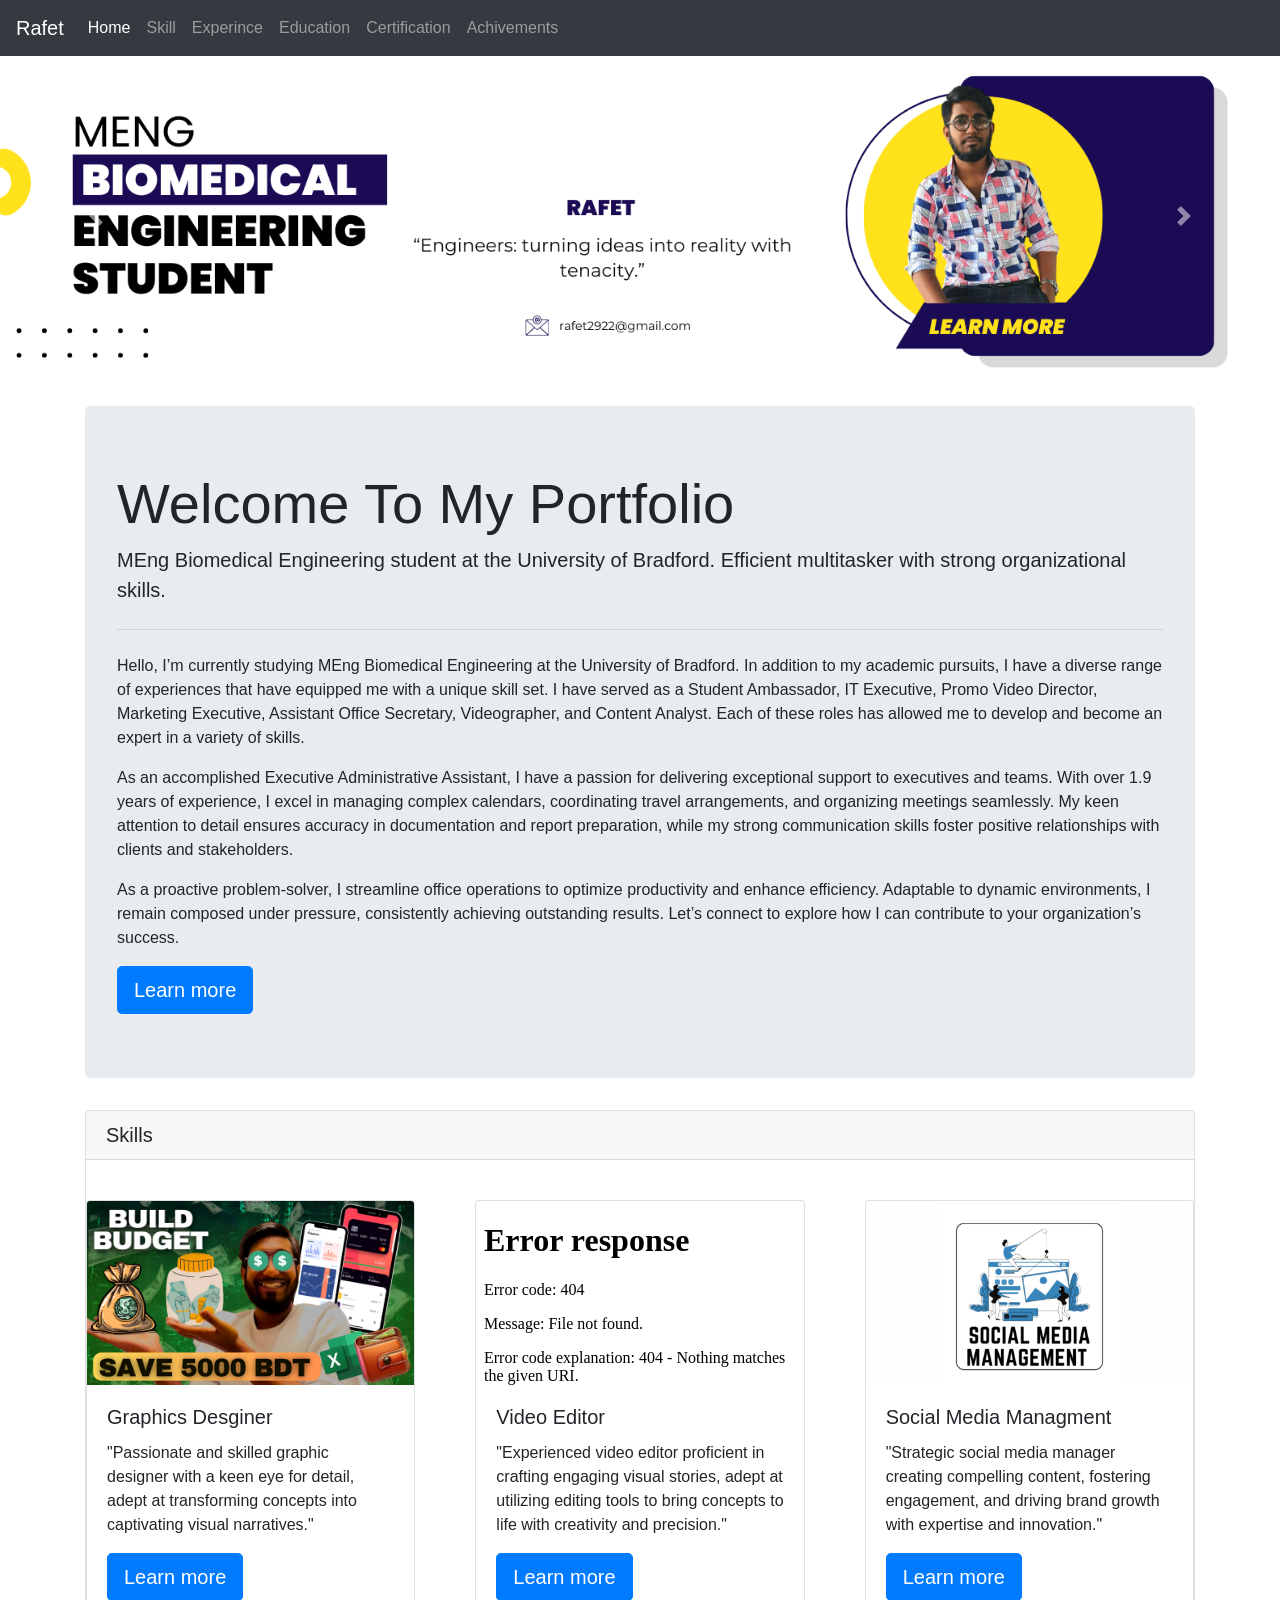
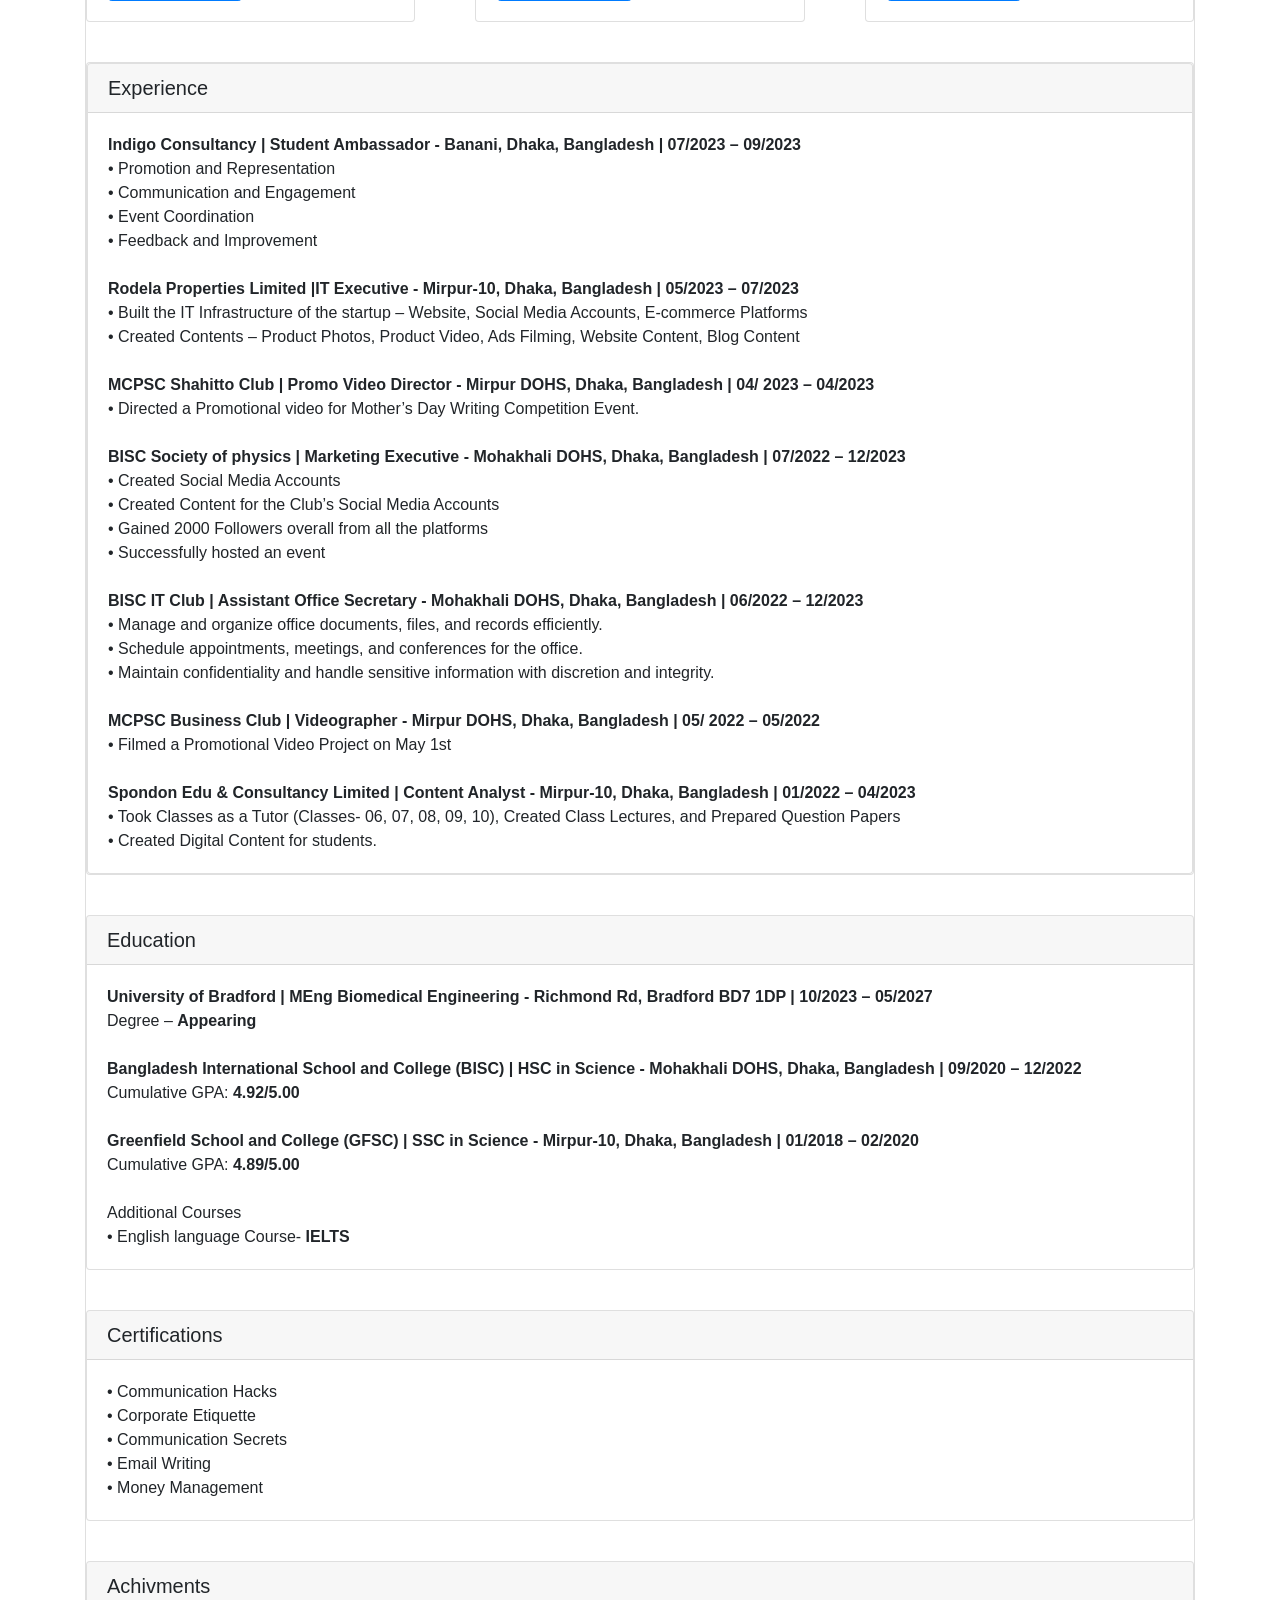
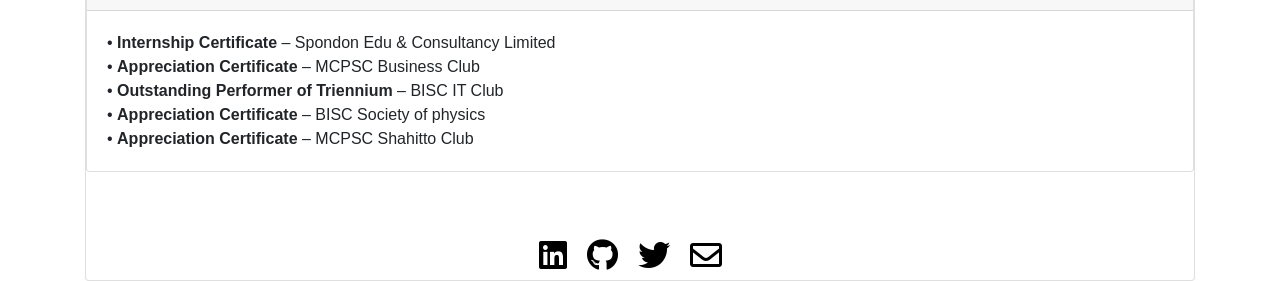
==== index.html @ 5de2a38a "Update index.html" ====
<!doctype html>
<html lang="en">
  <head>
    <!-- Required meta tags -->
    <meta charset="utf-8">
    <meta name="viewport" content="width=device-width, initial-scale=1, shrink-to-fit=no">
    <link rel="stylesheet" href="https://cdnjs.cloudflare.com/ajax/libs/font-awesome/5.15.3/css/all.min.css">

    <!-- Bootstrap CSS -->
    <link rel="stylesheet" href="https://cdn.jsdelivr.net/npm/bootstrap@4.3.1/dist/css/bootstrap.min.css" integrity="sha384-ggOyR0iXCbMQv3Xipma34MD+dH/1fQ784/j6cY/iJTQUOhcWr7x9JvoRxT2MZw1T" crossorigin="anonymous">

    <title>Rafet's Portfolio</title>
<style>
  .contact-card {
    display: flex;
    justify-content: center;
    align-items: center;
    margin-top: 20px;
  }

  .contact-icon {
    font-size: 32px;
    margin-right: 20px;
    color: black;
  }
</style>
<style>
.container {
  margin-top: 30px;
}
</style>
  </head>
  <body>
<nav class="navbar navbar-expand-lg navbar-dark bg-dark sticky-top">
  <a class="navbar-brand" href="#">Rafet</a>
  <button class="navbar-toggler" type="button" data-toggle="collapse" data-target="#navbarNav" aria-controls="navbarNav" aria-expanded="false" aria-label="Toggle navigation">
    <span class="navbar-toggler-icon"></span>
  </button>
  <div class="collapse navbar-collapse" id="navbarNav">
    <ul class="navbar-nav">
      <li class="nav-item active">
        <a class="nav-link" href="#">Home <span class="sr-only">(current)</span></a>
      </li>
      <li class="nav-item">
        <a class="nav-link" href="#skill">Skill</a>
      </li>
      <li class="nav-item">
        <a class="nav-link" href="#experience">Experince</a>
      </li>
      <li class="nav-item">
        <a class="nav-link" href="#education">Education</a>
      </li>
      <li class="nav-item">
        <a class="nav-link" href="#certifications">Certification</a>
      </li>
      <li class="nav-item">
        <a class="nav-link" href="#achivements">Achivements</a>
      </li>
    </ul>
  </div>
</nav>
<div id="carouselExampleIndicators" class="carousel slide" data-ride="carousel">
  <ol class="carousel-indicators">
    <li data-target="#carouselExampleIndicators" data-slide-to="0" class="active"></li>
    <li data-target="#carouselExampleIndicators" data-slide-to="1"></li>
  </ol>
  <div class="carousel-inner">
    <div class="carousel-item active">
      <img src="Cover-01.png" class="d-block w-100" alt="First Slide">
    </div>
    <div class="carousel-item">
      <img src="Cover-03.png" class="d-block w-100" alt="Second Slide">
    </div>
  </div>
  <a class="carousel-control-prev" href="#carouselExampleIndicators" role="button" data-slide="prev">
    <span class="carousel-control-prev-icon" aria-hidden="true"></span>
    <span class="sr-only">Previous</span>
  </a>
  <a class="carousel-control-next" href="#carouselExampleIndicators" role="button" data-slide="next">
    <span class="carousel-control-next-icon" aria-hidden="true"></span>
    <span class="sr-only">Next</span>
  </a>
</div>
<div class="container">
<div class="jumbotron">
  <h1 class="display-4">Welcome To My Portfolio</h1>
  <p class="lead">MEng Biomedical Engineering student at the University of Bradford. Efficient multitasker with strong organizational skills.</p>
  <hr class="my-4">
  <p>Hello, I’m currently studying MEng Biomedical Engineering at the University of Bradford. In addition to my 
academic pursuits, I have a diverse range of experiences that have equipped me with a unique skill set. I have 
served as a Student Ambassador, IT Executive, Promo Video Director, Marketing Executive, Assistant Office 
Secretary, Videographer, and Content Analyst. Each of these roles has allowed me to develop and become an 
expert in a variety of skills.</p>
<p>As an accomplished Executive Administrative Assistant, I have a passion for delivering exceptional support to 
executives and teams. With over 1.9 years of experience, I excel in managing complex calendars, coordinating 
travel arrangements, and organizing meetings seamlessly. My keen attention to detail ensures accuracy in 
documentation and report preparation, while my strong communication skills foster positive relationships with 
clients and stakeholders.</p>
<p>As a proactive problem-solver, I streamline office operations to optimize productivity and enhance efficiency. 
Adaptable to dynamic environments, I remain composed under pressure, consistently achieving outstanding 
results. Let’s connect to explore how I can contribute to your organization’s success.</p>
  <a class="btn btn-primary btn-lg" href="https://www.linkedin.com/in/mr-rafet/" role="button">Learn more</a>
</div>
</div>
<div id="skill" class="container">
<div class="card">
  <h5 class="card-header">Skills</h5>
  <div class="card-body">
</div>
<div class="card-deck">
  <div class="row">
    <div class="col">
      <div class="card">
        <img src="Graphics Desginer.png" class="card-img-top" alt="Graphics Desginer">
        <div class="card-body">
          <h5 class="card-title">Graphics Desginer</h5>
          <p class="card-text">"Passionate and skilled graphic designer with a keen eye for detail, adept at transforming concepts into captivating visual narratives."</p>
 <a class="btn btn-primary btn-lg" href="file:///P:/Porfolio/Portfolio/VIdeo.html" role="button">Learn more</a>
        </div>
      </div>
    </div>
    <div class="col">
      <div class="card">
        <div class="embed-responsive embed-responsive-16by9">
          <iframe class="embed-responsive-item" src="Professional Video Editor.mp4" frameborder="0" allowfullscreen></iframe>
        </div>
        <div class="card-body">
          <h5 class="card-title">Video Editor</h5>
          <p class="card-text">"Experienced video editor proficient in crafting engaging visual stories, adept at utilizing editing tools to bring concepts to life with creativity and precision."</p>
   <a class="btn btn-primary btn-lg" href="VIdeo.html" role="button">Learn more</a>
        </div>
      </div>
    </div>
    <div class="col">
      <div class="card">
        <img src="Social Media Managment.png" class="card-img-top" alt="Social Media Managment">
        <div class="card-body">
          <h5 class="card-title">Social Media Managment</h5>
          <p class="card-text">"Strategic social media manager creating compelling content, fostering engagement, and driving brand growth with expertise and innovation."</p>
 <a class="btn btn-primary btn-lg" href="VIdeo.html" role="button">Learn more</a>
        </div>
      </div>
    </div>
  </div>
</div>
<div style="width: 40px;"></div>
<div style="height: 40px;"></div>
<div class="card">
  <div id="experience" class="card">
    <h5 class="card-header">Experience</h5>
    <div class="card-body">
                <p class="card-text"><b>Indigo Consultancy | Student Ambassador - Banani, Dhaka, Bangladesh | 07/2023 – 09/2023</b>
            <br>
            • Promotion and Representation
            <br>
            • Communication and Engagement
            <br>
            • Event Coordination
            <br>
            • Feedback and Improvement
            <br><br>
            <b>Rodela Properties Limited |IT Executive - Mirpur-10, Dhaka, Bangladesh | 05/2023 – 07/2023</b>
            <br>
            • Built the IT Infrastructure of the startup – Website, Social Media Accounts, E-commerce Platforms
            <br>
            • Created Contents – Product Photos, Product Video, Ads Filming, Website Content, Blog Content
            <br><br>
            <b>MCPSC Shahitto Club | Promo Video Director - Mirpur DOHS, Dhaka, Bangladesh | 04/ 2023 – 04/2023</b>
            <br>
            • Directed a Promotional video for Mother’s Day Writing Competition Event.
            <br><br>
            <b>BISC Society of physics | Marketing Executive - Mohakhali DOHS, Dhaka, Bangladesh | 07/2022 – 12/2023</b>
            <br>
            • Created Social Media Accounts
            <br>
            • Created Content for the Club’s Social Media Accounts
            <br>
            • Gained 2000 Followers overall from all the platforms
            <br>
            • Successfully hosted an event
            <br><br>
            <b>BISC IT Club | Assistant Office Secretary - Mohakhali DOHS, Dhaka, Bangladesh | 06/2022 – 12/2023</b>
            <br>
            • Manage and organize office documents, files, and records efficiently.
            <br>
            • Schedule appointments, meetings, and conferences for the office.
            <br>
            • Maintain confidentiality and handle sensitive information with discretion and integrity.
            <br><br>
            <b>MCPSC Business Club | Videographer - Mirpur DOHS, Dhaka, Bangladesh | 05/ 2022 – 05/2022</b>
            <br>
            • Filmed a Promotional Video Project on May 1st
            <br><br>
            <b>Spondon Edu & Consultancy Limited | Content Analyst - Mirpur-10, Dhaka, Bangladesh | 01/2022 – 04/2023</b>
            <br>
            • Took Classes as a Tutor (Classes- 06, 07, 08, 09, 10), Created Class Lectures, and Prepared Question Papers
            <br>
            • Created Digital Content for students.
        </p>
    </div>
</div>
</div>
<div style="width: 40px;"></div>
<div style="height: 40px;"></div>
<div id="education" class="card">
  <h5 class="card-header">Education</h5>
  <div class="card-body">
        <p class="card-text">
      <b>University of Bradford | MEng Biomedical Engineering - Richmond Rd, Bradford BD7 1DP | 10/2023 – 05/2027</b><br>
      Degree – <b>Appearing</b><br><br>
      <b>Bangladesh International School and College (BISC) | HSC in Science - Mohakhali DOHS, Dhaka, Bangladesh | 09/2020 – 12/2022</b><br>
      Cumulative GPA: <b>4.92/5.00</b><br><br>
      <b>Greenfield School and College (GFSC) | SSC in Science - Mirpur-10, Dhaka, Bangladesh | 01/2018 – 02/2020</b><br>
      Cumulative GPA: <b>4.89/5.00</b><br><br>
      Additional Courses<br>
      • English language Course- <b>IELTS</b>
    </p>
  </div>
</div>
<div style="width: 40px;"></div>
<div style="height: 40px;"></div>
<div id="certifications" class="card">
  <h5 class="card-header">Certifications</h5>
  <div class="card-body">
    <p class="card-text">
      • Communication Hacks <br>
      • Corporate Etiquette <br>
      • Communication Secrets <br>
      • Email Writing <br>
      • Money Management
    </p>
  </div>
</div>
<div style="width: 40px;"></div>
<div style="height: 40px;"></div>
<div id="achivements" class="card">
  <h5 class="card-header">Achivments</h5>
  <div class="card-body">
    <p class="card-text">
      • <b>Internship Certificate</b> – Spondon Edu & Consultancy Limited <br>
      • <b>Appreciation Certificate</b> – MCPSC Business Club <br>
      • <b>Outstanding Performer of Triennium</b> – BISC IT Club <br>
      • <b>Appreciation Certificate</b> – BISC Society of physics <br>
      • <b>Appreciation Certificate</b> – MCPSC Shahitto Club
    </p>
  </div>
</div>
<div style="width: 40px;"></div>
<div style="height: 40px;"></div>
<div class="contact-card">
  <a href="https://www.linkedin.com/in/mr-rafet/" target="_blank" class="contact-icon"><i class="fab fa-linkedin"></i></a>
  <a href="https://github.com/Rafet1829" target="_blank" class="contact-icon"><i class="fab fa-github"></i></a>
  <a href="https://twitter.com/mohammmadrafet" target="_blank" class="contact-icon"><i class="fab fa-twitter"></i></a>
  <a href="mailto:rafet2922@gmail.com" class="contact-icon"><i class="far fa-envelope"></i></a>
</div>

    <!-- Optional JavaScript -->
    <!-- jQuery first, then Popper.js, then Bootstrap JS -->
    <script src="https://code.jquery.com/jquery-3.3.1.slim.min.js" integrity="sha384-q8i/X+965DzO0rT7abK41JStQIAqVgRVzpbzo5smXKp4YfRvH+8abtTE1Pi6jizo" crossorigin="anonymous"></script>
    <script src="https://cdn.jsdelivr.net/npm/popper.js@1.14.7/dist/umd/popper.min.js" integrity="sha384-UO2eT0CpHqdSJQ6hJty5KVphtPhzWj9WO1clHTMGa3JDZwrnQq4sF86dIHNDz0W1" crossorigin="anonymous"></script>
    <script src="https://cdn.jsdelivr.net/npm/bootstrap@4.3.1/dist/js/bootstrap.min.js" integrity="sha384-JjSmVgyd0p3pXB1rRibZUAYoIIy6OrQ6VrjIEaFf/nJGzIxFDsf4x0xIM+B07jRM" crossorigin="anonymous"></script>
  </body>
</html>
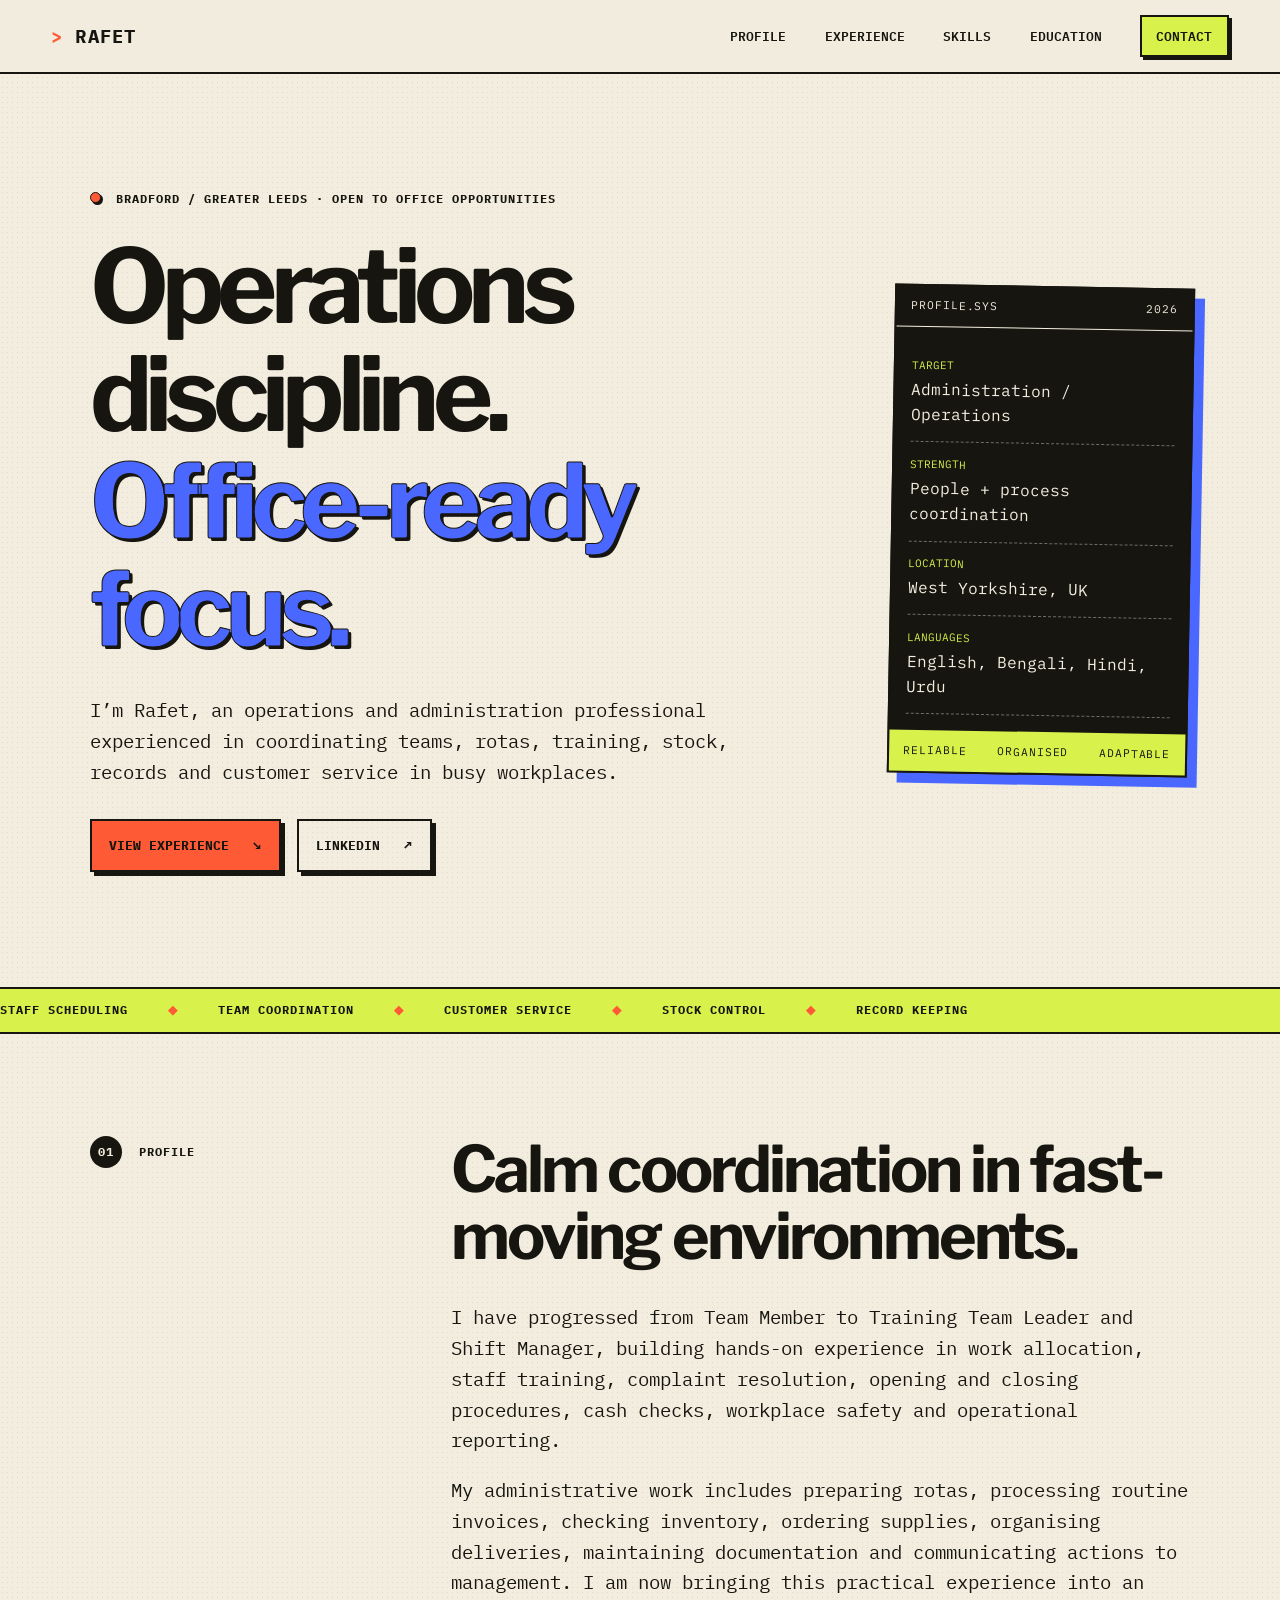
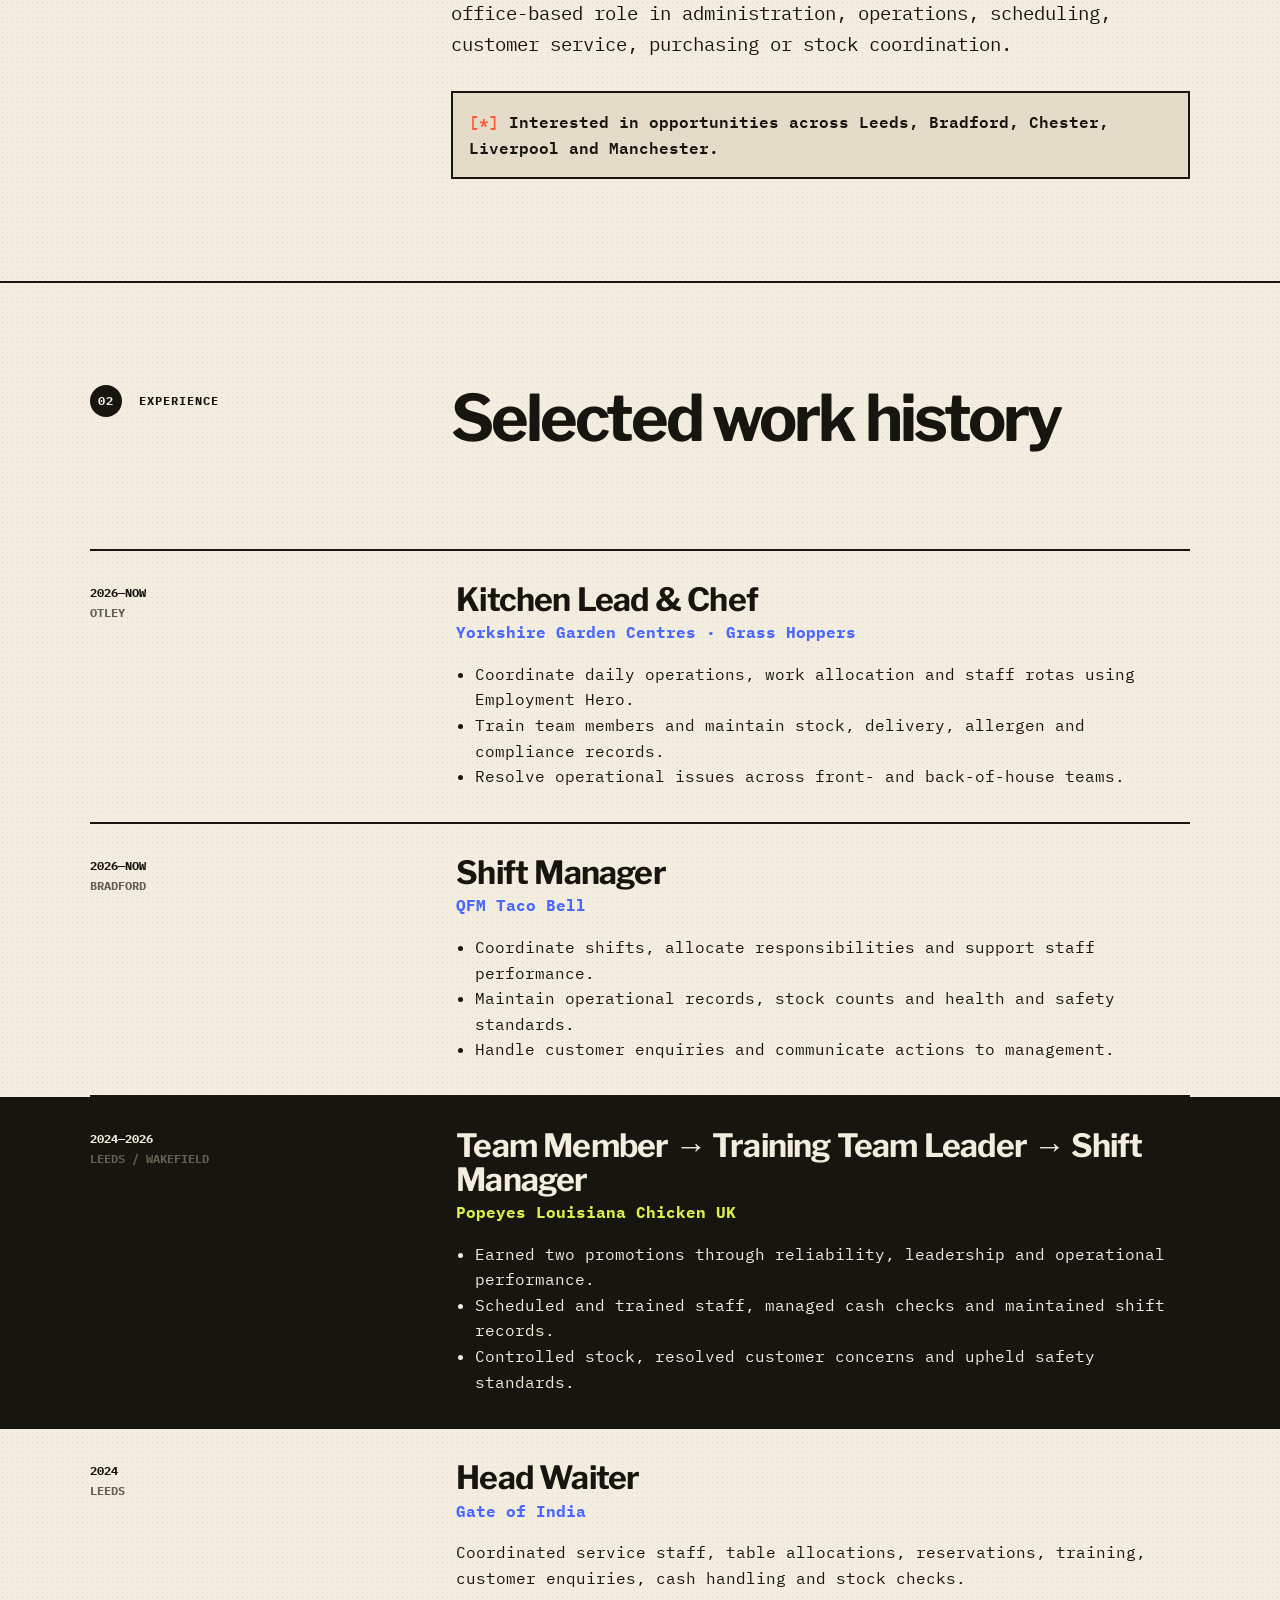
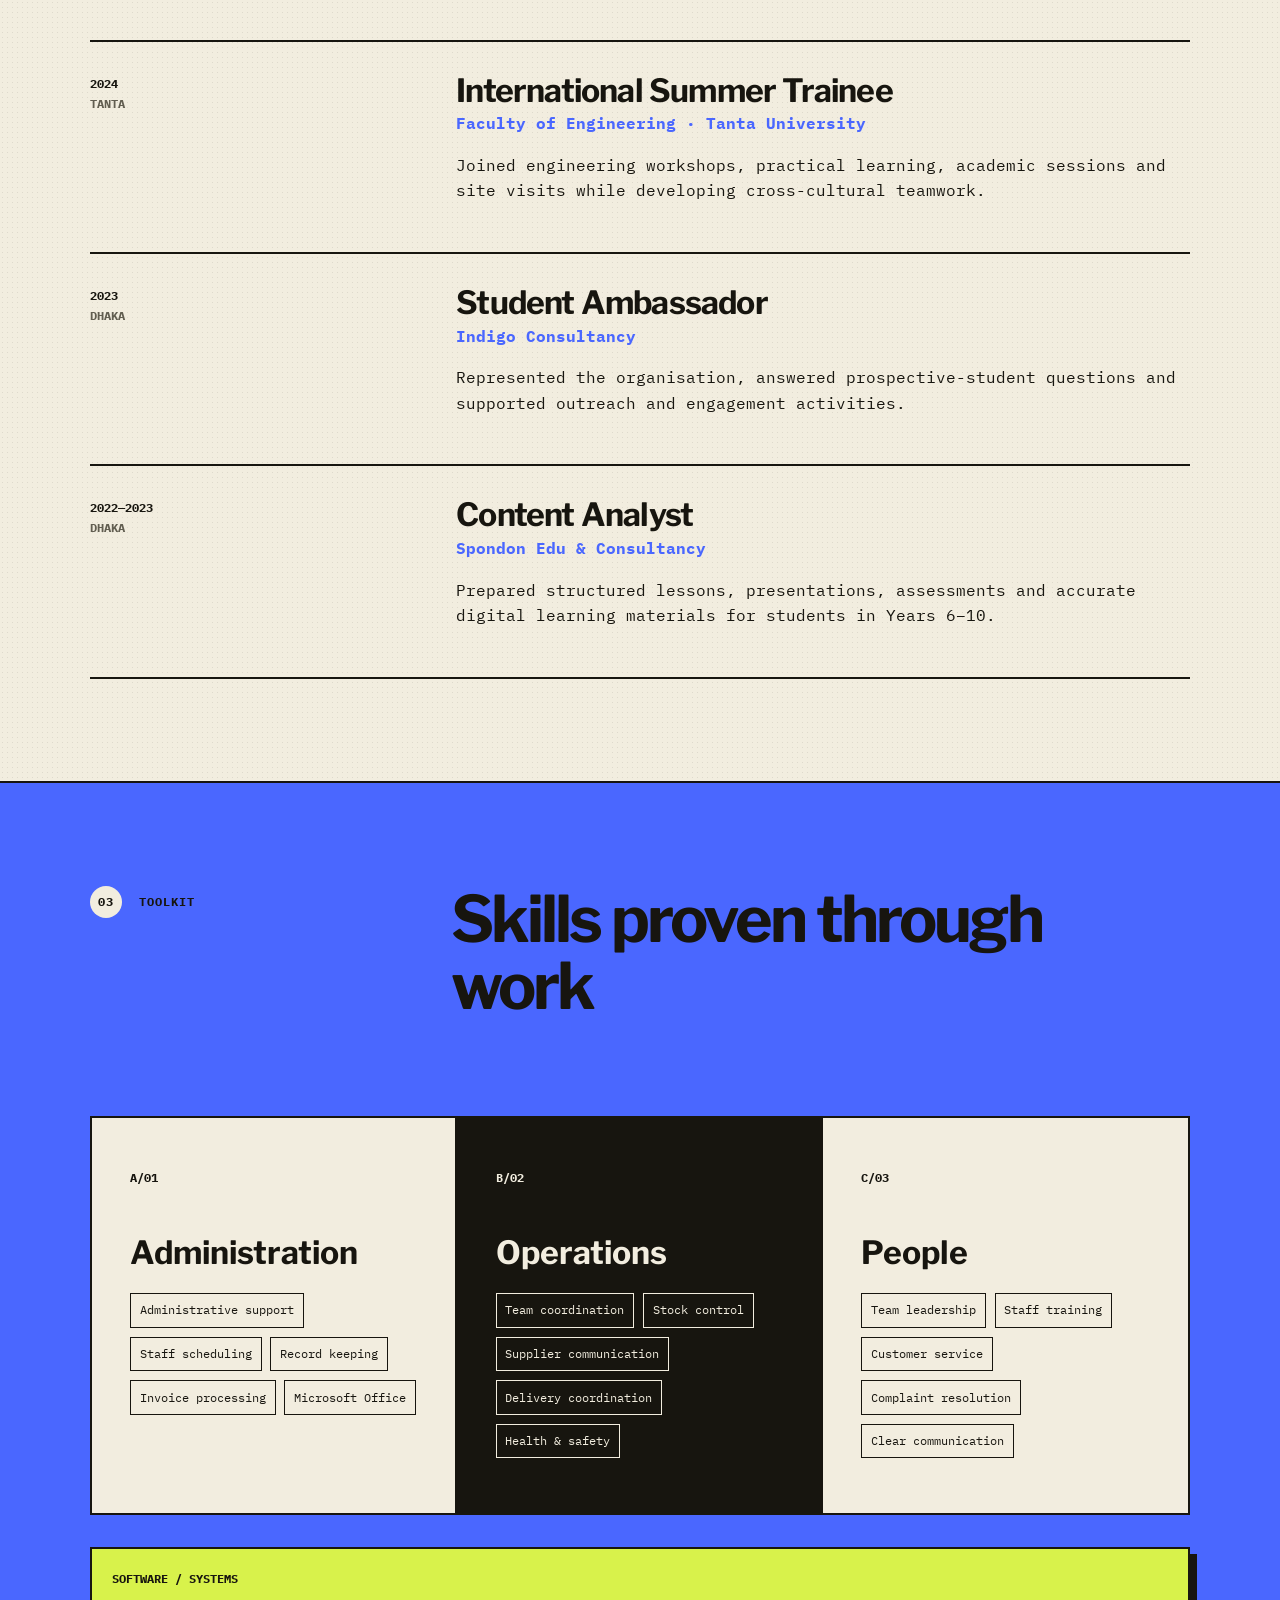
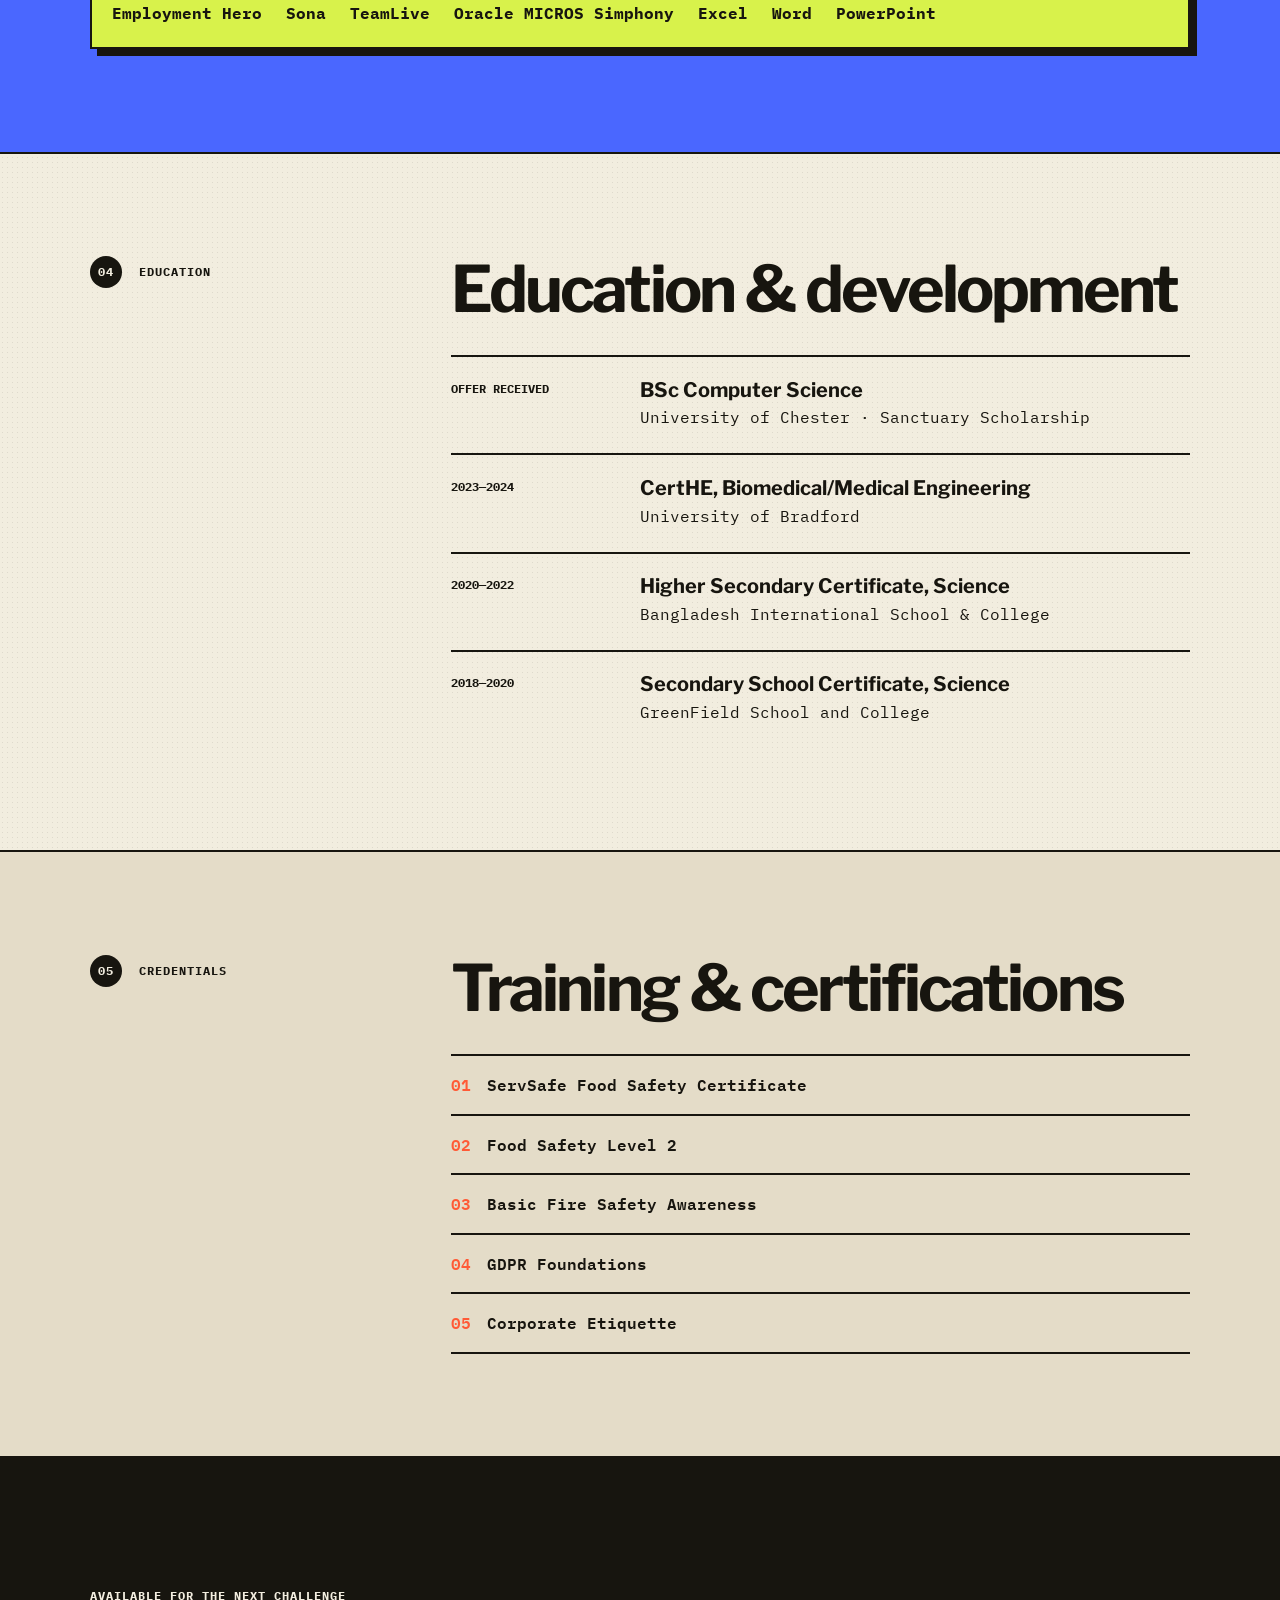
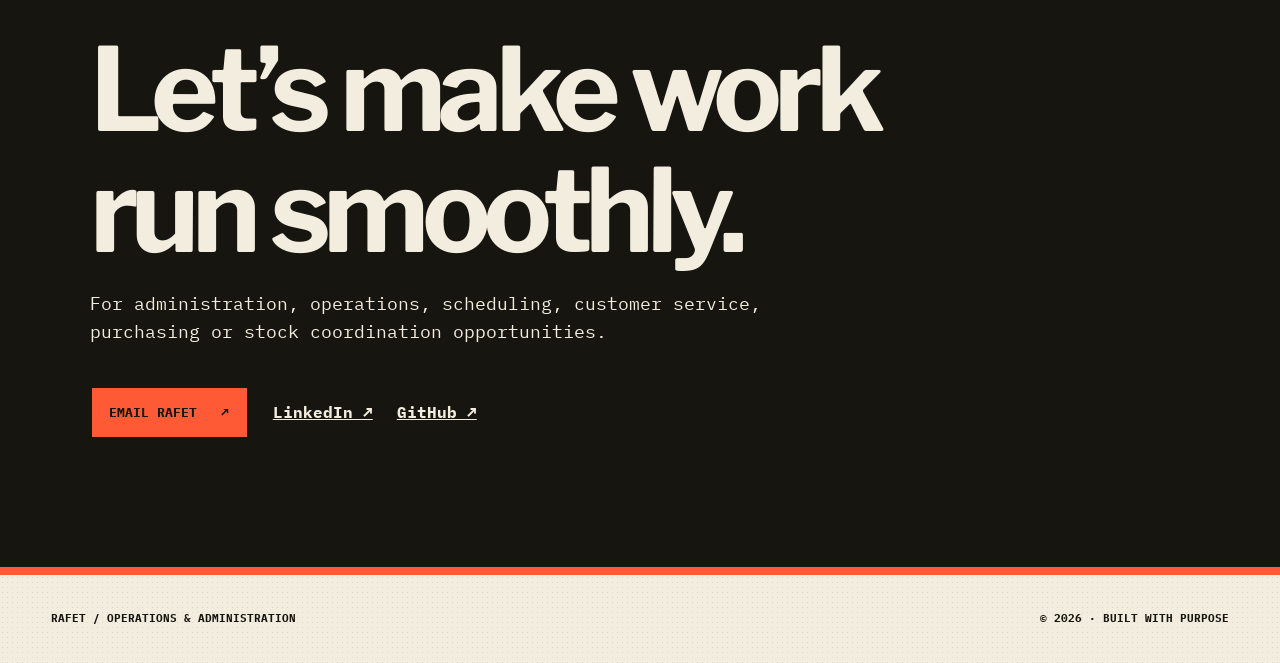
==== commit b6190d30: "Redesign portfolio with retro operations theme" ====
--- a/index.html
+++ b/index.html
@@ -1,263 +1,104 @@
-<!doctype html>
-<html lang="en">
-  <head>
-    <!-- Required meta tags -->
-    <meta charset="utf-8">
-    <meta name="viewport" content="width=device-width, initial-scale=1, shrink-to-fit=no">
-    <link rel="stylesheet" href="https://cdnjs.cloudflare.com/ajax/libs/font-awesome/5.15.3/css/all.min.css">
-
-    <!-- Bootstrap CSS -->
-    <link rel="stylesheet" href="https://cdn.jsdelivr.net/npm/bootstrap@4.3.1/dist/css/bootstrap.min.css" integrity="sha384-ggOyR0iXCbMQv3Xipma34MD+dH/1fQ784/j6cY/iJTQUOhcWr7x9JvoRxT2MZw1T" crossorigin="anonymous">
-
-    <title>Rafet's Portfolio</title>
-<style>
-  .contact-card {
-    display: flex;
-    justify-content: center;
-    align-items: center;
-    margin-top: 20px;
-  }
-
-  .contact-icon {
-    font-size: 32px;
-    margin-right: 20px;
-    color: black;
-  }
-</style>
-<style>
-.container {
-  margin-top: 30px;
-}
-</style>
-  </head>
-  <body>
-<nav class="navbar navbar-expand-lg navbar-dark bg-dark sticky-top">
-  <a class="navbar-brand" href="#">Rafet</a>
-  <button class="navbar-toggler" type="button" data-toggle="collapse" data-target="#navbarNav" aria-controls="navbarNav" aria-expanded="false" aria-label="Toggle navigation">
-    <span class="navbar-toggler-icon"></span>
-  </button>
-  <div class="collapse navbar-collapse" id="navbarNav">
-    <ul class="navbar-nav">
-      <li class="nav-item active">
-        <a class="nav-link" href="#">Home <span class="sr-only">(current)</span></a>
-      </li>
-      <li class="nav-item">
-        <a class="nav-link" href="#skill">Skill</a>
-      </li>
-      <li class="nav-item">
-        <a class="nav-link" href="#experience">Experince</a>
-      </li>
-      <li class="nav-item">
-        <a class="nav-link" href="#education">Education</a>
-      </li>
-      <li class="nav-item">
-        <a class="nav-link" href="#certifications">Certification</a>
-      </li>
-      <li class="nav-item">
-        <a class="nav-link" href="#achivements">Achivements</a>
-      </li>
-    </ul>
-  </div>
-</nav>
-<div id="carouselExampleIndicators" class="carousel slide" data-ride="carousel">
-  <ol class="carousel-indicators">
-    <li data-target="#carouselExampleIndicators" data-slide-to="0" class="active"></li>
-    <li data-target="#carouselExampleIndicators" data-slide-to="1"></li>
-  </ol>
-  <div class="carousel-inner">
-    <div class="carousel-item active">
-      <img src="Cover-01.png" class="d-block w-100" alt="First Slide">
-    </div>
-    <div class="carousel-item">
-      <img src="Cover-03.png" class="d-block w-100" alt="Second Slide">
-    </div>
-  </div>
-  <a class="carousel-control-prev" href="#carouselExampleIndicators" role="button" data-slide="prev">
-    <span class="carousel-control-prev-icon" aria-hidden="true"></span>
-    <span class="sr-only">Previous</span>
-  </a>
-  <a class="carousel-control-next" href="#carouselExampleIndicators" role="button" data-slide="next">
-    <span class="carousel-control-next-icon" aria-hidden="true"></span>
-    <span class="sr-only">Next</span>
-  </a>
-</div>
-<div class="container">
-<div class="jumbotron">
-  <h1 class="display-4">Welcome To My Portfolio</h1>
-  <p class="lead">MEng Biomedical Engineering student at the University of Bradford. Efficient multitasker with strong organizational skills.</p>
-  <hr class="my-4">
-  <p>Hello, I’m currently studying MEng Biomedical Engineering at the University of Bradford. In addition to my 
-academic pursuits, I have a diverse range of experiences that have equipped me with a unique skill set. I have 
-served as a Student Ambassador, IT Executive, Promo Video Director, Marketing Executive, Assistant Office 
-Secretary, Videographer, and Content Analyst. Each of these roles has allowed me to develop and become an 
-expert in a variety of skills.</p>
-<p>As an accomplished Executive Administrative Assistant, I have a passion for delivering exceptional support to 
-executives and teams. With over 1.9 years of experience, I excel in managing complex calendars, coordinating 
-travel arrangements, and organizing meetings seamlessly. My keen attention to detail ensures accuracy in 
-documentation and report preparation, while my strong communication skills foster positive relationships with 
-clients and stakeholders.</p>
-<p>As a proactive problem-solver, I streamline office operations to optimize productivity and enhance efficiency. 
-Adaptable to dynamic environments, I remain composed under pressure, consistently achieving outstanding 
-results. Let’s connect to explore how I can contribute to your organization’s success.</p>
-  <a class="btn btn-primary btn-lg" href="https://www.linkedin.com/in/mr-rafet/" role="button">Learn more</a>
-</div>
-</div>
-<div id="skill" class="container">
-<div class="card">
-  <h5 class="card-header">Skills</h5>
-  <div class="card-body">
-</div>
-<div class="card-deck">
-  <div class="row">
-    <div class="col">
-      <div class="card">
-        <img src="Graphics Desginer.png" class="card-img-top" alt="Graphics Desginer">
-        <div class="card-body">
-          <h5 class="card-title">Graphics Desginer</h5>
-          <p class="card-text">"Passionate and skilled graphic designer with a keen eye for detail, adept at transforming concepts into captivating visual narratives."</p>
- <a class="btn btn-primary btn-lg" href="file:///P:/Porfolio/Portfolio/VIdeo.html" role="button">Learn more</a>
-        </div>
-      </div>
-    </div>
-    <div class="col">
-      <div class="card">
-        <div class="embed-responsive embed-responsive-16by9">
-          <iframe class="embed-responsive-item" src="Professional Video Editor.mp4" frameborder="0" allowfullscreen></iframe>
-        </div>
-        <div class="card-body">
-          <h5 class="card-title">Video Editor</h5>
-          <p class="card-text">"Experienced video editor proficient in crafting engaging visual stories, adept at utilizing editing tools to bring concepts to life with creativity and precision."</p>
-   <a class="btn btn-primary btn-lg" href="VIdeo.html" role="button">Learn more</a>
-        </div>
-      </div>
-    </div>
-    <div class="col">
-      <div class="card">
-        <img src="Social Media Managment.png" class="card-img-top" alt="Social Media Managment">
-        <div class="card-body">
-          <h5 class="card-title">Social Media Managment</h5>
-          <p class="card-text">"Strategic social media manager creating compelling content, fostering engagement, and driving brand growth with expertise and innovation."</p>
- <a class="btn btn-primary btn-lg" href="VIdeo.html" role="button">Learn more</a>
-        </div>
-      </div>
-    </div>
-  </div>
-</div>
-<div style="width: 40px;"></div>
-<div style="height: 40px;"></div>
-<div class="card">
-  <div id="experience" class="card">
-    <h5 class="card-header">Experience</h5>
-    <div class="card-body">
-                <p class="card-text"><b>Indigo Consultancy | Student Ambassador - Banani, Dhaka, Bangladesh | 07/2023 – 09/2023</b>
-            <br>
-            • Promotion and Representation
-            <br>
-            • Communication and Engagement
-            <br>
-            • Event Coordination
-            <br>
-            • Feedback and Improvement
-            <br><br>
-            <b>Rodela Properties Limited |IT Executive - Mirpur-10, Dhaka, Bangladesh | 05/2023 – 07/2023</b>
-            <br>
-            • Built the IT Infrastructure of the startup – Website, Social Media Accounts, E-commerce Platforms
-            <br>
-            • Created Contents – Product Photos, Product Video, Ads Filming, Website Content, Blog Content
-            <br><br>
-            <b>MCPSC Shahitto Club | Promo Video Director - Mirpur DOHS, Dhaka, Bangladesh | 04/ 2023 – 04/2023</b>
-            <br>
-            • Directed a Promotional video for Mother’s Day Writing Competition Event.
-            <br><br>
-            <b>BISC Society of physics | Marketing Executive - Mohakhali DOHS, Dhaka, Bangladesh | 07/2022 – 12/2023</b>
-            <br>
-            • Created Social Media Accounts
-            <br>
-            • Created Content for the Club’s Social Media Accounts
-            <br>
-            • Gained 2000 Followers overall from all the platforms
-            <br>
-            • Successfully hosted an event
-            <br><br>
-            <b>BISC IT Club | Assistant Office Secretary - Mohakhali DOHS, Dhaka, Bangladesh | 06/2022 – 12/2023</b>
-            <br>
-            • Manage and organize office documents, files, and records efficiently.
-            <br>
-            • Schedule appointments, meetings, and conferences for the office.
-            <br>
-            • Maintain confidentiality and handle sensitive information with discretion and integrity.
-            <br><br>
-            <b>MCPSC Business Club | Videographer - Mirpur DOHS, Dhaka, Bangladesh | 05/ 2022 – 05/2022</b>
-            <br>
-            • Filmed a Promotional Video Project on May 1st
-            <br><br>
-            <b>Spondon Edu & Consultancy Limited | Content Analyst - Mirpur-10, Dhaka, Bangladesh | 01/2022 – 04/2023</b>
-            <br>
-            • Took Classes as a Tutor (Classes- 06, 07, 08, 09, 10), Created Class Lectures, and Prepared Question Papers
-            <br>
-            • Created Digital Content for students.
-        </p>
-    </div>
-</div>
-</div>
-<div style="width: 40px;"></div>
-<div style="height: 40px;"></div>
-<div id="education" class="card">
-  <h5 class="card-header">Education</h5>
-  <div class="card-body">
-        <p class="card-text">
-      <b>University of Bradford | MEng Biomedical Engineering - Richmond Rd, Bradford BD7 1DP | 10/2023 – 05/2027</b><br>
-      Degree – <b>Appearing</b><br><br>
-      <b>Bangladesh International School and College (BISC) | HSC in Science - Mohakhali DOHS, Dhaka, Bangladesh | 09/2020 – 12/2022</b><br>
-      Cumulative GPA: <b>4.92/5.00</b><br><br>
-      <b>Greenfield School and College (GFSC) | SSC in Science - Mirpur-10, Dhaka, Bangladesh | 01/2018 – 02/2020</b><br>
-      Cumulative GPA: <b>4.89/5.00</b><br><br>
-      Additional Courses<br>
-      • English language Course- <b>IELTS</b>
-    </p>
-  </div>
-</div>
-<div style="width: 40px;"></div>
-<div style="height: 40px;"></div>
-<div id="certifications" class="card">
-  <h5 class="card-header">Certifications</h5>
-  <div class="card-body">
-    <p class="card-text">
-      • Communication Hacks <br>
-      • Corporate Etiquette <br>
-      • Communication Secrets <br>
-      • Email Writing <br>
-      • Money Management
-    </p>
-  </div>
-</div>
-<div style="width: 40px;"></div>
-<div style="height: 40px;"></div>
-<div id="achivements" class="card">
-  <h5 class="card-header">Achivments</h5>
-  <div class="card-body">
-    <p class="card-text">
-      • <b>Internship Certificate</b> – Spondon Edu & Consultancy Limited <br>
-      • <b>Appreciation Certificate</b> – MCPSC Business Club <br>
-      • <b>Outstanding Performer of Triennium</b> – BISC IT Club <br>
-      • <b>Appreciation Certificate</b> – BISC Society of physics <br>
-      • <b>Appreciation Certificate</b> – MCPSC Shahitto Club
-    </p>
-  </div>
-</div>
-<div style="width: 40px;"></div>
-<div style="height: 40px;"></div>
-<div class="contact-card">
-  <a href="https://www.linkedin.com/in/mr-rafet/" target="_blank" class="contact-icon"><i class="fab fa-linkedin"></i></a>
-  <a href="https://github.com/Rafet1829" target="_blank" class="contact-icon"><i class="fab fa-github"></i></a>
-  <a href="https://twitter.com/mohammmadrafet" target="_blank" class="contact-icon"><i class="fab fa-twitter"></i></a>
-  <a href="mailto:rafet2922@gmail.com" class="contact-icon"><i class="far fa-envelope"></i></a>
-</div>
-
-    <!-- Optional JavaScript -->
-    <!-- jQuery first, then Popper.js, then Bootstrap JS -->
-    <script src="https://code.jquery.com/jquery-3.3.1.slim.min.js" integrity="sha384-q8i/X+965DzO0rT7abK41JStQIAqVgRVzpbzo5smXKp4YfRvH+8abtTE1Pi6jizo" crossorigin="anonymous"></script>
-    <script src="https://cdn.jsdelivr.net/npm/popper.js@1.14.7/dist/umd/popper.min.js" integrity="sha384-UO2eT0CpHqdSJQ6hJty5KVphtPhzWj9WO1clHTMGa3JDZwrnQq4sF86dIHNDz0W1" crossorigin="anonymous"></script>
-    <script src="https://cdn.jsdelivr.net/npm/bootstrap@4.3.1/dist/js/bootstrap.min.js" integrity="sha384-JjSmVgyd0p3pXB1rRibZUAYoIIy6OrQ6VrjIEaFf/nJGzIxFDsf4x0xIM+B07jRM" crossorigin="anonymous"></script>
-  </body>
-</html>
+<!doctype html>
+<html lang="en">
+<head>
+  <meta charset="utf-8">
+  <meta name="viewport" content="width=device-width, initial-scale=1">
+  <meta name="description" content="Rafet — operations and administration professional based in West Yorkshire.">
+  <meta name="theme-color" content="#17150f">
+  <title>Rafet — Operations & Administration</title>
+  <link rel="preconnect" href="https://fonts.googleapis.com">
+  <link rel="preconnect" href="https://fonts.gstatic.com" crossorigin>
+  <link href="https://fonts.googleapis.com/css2?family=IBM+Plex+Mono:wght@400;500;600;700&family=Libre+Franklin:wght@500;600;700;800&display=swap" rel="stylesheet">
+  <link rel="stylesheet" href="styles.css">
+</head>
+<body>
+  <a class="skip-link" href="#main">Skip to content</a>
+  <header class="site-header">
+    <a class="wordmark" href="#top" aria-label="Rafet, home"><span class="prompt" aria-hidden="true">&gt;</span> RAFET</a>
+    <button class="menu-toggle" type="button" aria-expanded="false" aria-controls="site-nav">MENU</button>
+    <nav id="site-nav" aria-label="Primary navigation">
+      <a href="#profile">Profile</a><a href="#experience">Experience</a><a href="#skills">Skills</a><a href="#education">Education</a><a class="nav-cta" href="#contact">Contact</a>
+    </nav>
+  </header>
+
+  <main id="main">
+    <section class="hero" id="top" aria-labelledby="hero-title">
+      <div class="hero-copy">
+        <p class="eyebrow"><span class="status-dot"></span> Bradford / Greater Leeds · Open to office opportunities</p>
+        <h1 id="hero-title">Operations discipline.<br><span>Office-ready focus.</span></h1>
+        <p class="hero-intro">I’m Rafet, an operations and administration professional experienced in coordinating teams, rotas, training, stock, records and customer service in busy workplaces.</p>
+        <div class="hero-actions">
+          <a class="button button-primary" href="#experience">View experience <span aria-hidden="true">↘</span></a>
+          <a class="button button-secondary" href="https://www.linkedin.com/in/mr-rafet" target="_blank" rel="noopener noreferrer">LinkedIn <span aria-hidden="true">↗</span></a>
+        </div>
+      </div>
+      <aside class="system-card" aria-label="Professional summary">
+        <div class="system-bar"><span>PROFILE.SYS</span><span>2026</span></div>
+        <dl>
+          <div><dt>Target</dt><dd>Administration / Operations</dd></div>
+          <div><dt>Strength</dt><dd>People + process coordination</dd></div>
+          <div><dt>Location</dt><dd>West Yorkshire, UK</dd></div>
+          <div><dt>Languages</dt><dd>English, Bengali, Hindi, Urdu</dd></div>
+        </dl>
+        <div class="system-footer"><span>RELIABLE</span><span>ORGANISED</span><span>ADAPTABLE</span></div>
+      </aside>
+    </section>
+
+    <section class="ticker" aria-label="Core capabilities"><div>STAFF SCHEDULING <span>◆</span> TEAM COORDINATION <span>◆</span> CUSTOMER SERVICE <span>◆</span> STOCK CONTROL <span>◆</span> RECORD KEEPING</div></section>
+
+    <section class="section two-column" id="profile" aria-labelledby="profile-title">
+      <div class="section-label"><span>01</span> PROFILE</div>
+      <div class="section-content prose">
+        <h2 id="profile-title">Calm coordination in fast-moving environments.</h2>
+        <p>I have progressed from Team Member to Training Team Leader and Shift Manager, building hands-on experience in work allocation, staff training, complaint resolution, opening and closing procedures, cash checks, workplace safety and operational reporting.</p>
+        <p>My administrative work includes preparing rotas, processing routine invoices, checking inventory, ordering supplies, organising deliveries, maintaining documentation and communicating actions to management. I am now bringing this practical experience into an office-based role in administration, operations, scheduling, customer service, purchasing or stock coordination.</p>
+        <div class="availability-note"><span aria-hidden="true">[*]</span> Interested in opportunities across Leeds, Bradford, Chester, Liverpool and Manchester.</div>
+      </div>
+    </section>
+
+    <section class="section" id="experience" aria-labelledby="experience-title">
+      <div class="section-heading"><div class="section-label"><span>02</span> EXPERIENCE</div><h2 id="experience-title">Selected work history</h2></div>
+      <div class="timeline">
+        <article class="role"><div class="role-meta"><time>2026—NOW</time><span>OTLEY</span></div><div class="role-body"><h3>Kitchen Lead &amp; Chef</h3><p class="company">Yorkshire Garden Centres · Grass Hoppers</p><ul><li>Coordinate daily operations, work allocation and staff rotas using Employment Hero.</li><li>Train team members and maintain stock, delivery, allergen and compliance records.</li><li>Resolve operational issues across front- and back-of-house teams.</li></ul></div></article>
+        <article class="role"><div class="role-meta"><time>2026—NOW</time><span>BRADFORD</span></div><div class="role-body"><h3>Shift Manager</h3><p class="company">QFM Taco Bell</p><ul><li>Coordinate shifts, allocate responsibilities and support staff performance.</li><li>Maintain operational records, stock counts and health and safety standards.</li><li>Handle customer enquiries and communicate actions to management.</li></ul></div></article>
+        <article class="role featured-role"><div class="role-meta"><time>2024—2026</time><span>LEEDS / WAKEFIELD</span></div><div class="role-body"><h3>Team Member → Training Team Leader → Shift Manager</h3><p class="company">Popeyes Louisiana Chicken UK</p><ul><li>Earned two promotions through reliability, leadership and operational performance.</li><li>Scheduled and trained staff, managed cash checks and maintained shift records.</li><li>Controlled stock, resolved customer concerns and upheld safety standards.</li></ul></div></article>
+        <article class="role"><div class="role-meta"><time>2024</time><span>LEEDS</span></div><div class="role-body"><h3>Head Waiter</h3><p class="company">Gate of India</p><p>Coordinated service staff, table allocations, reservations, training, customer enquiries, cash handling and stock checks.</p></div></article>
+        <article class="role"><div class="role-meta"><time>2024</time><span>TANTA</span></div><div class="role-body"><h3>International Summer Trainee</h3><p class="company">Faculty of Engineering · Tanta University</p><p>Joined engineering workshops, practical learning, academic sessions and site visits while developing cross-cultural teamwork.</p></div></article>
+        <article class="role"><div class="role-meta"><time>2023</time><span>DHAKA</span></div><div class="role-body"><h3>Student Ambassador</h3><p class="company">Indigo Consultancy</p><p>Represented the organisation, answered prospective-student questions and supported outreach and engagement activities.</p></div></article>
+        <article class="role"><div class="role-meta"><time>2022—2023</time><span>DHAKA</span></div><div class="role-body"><h3>Content Analyst</h3><p class="company">Spondon Edu &amp; Consultancy</p><p>Prepared structured lessons, presentations, assessments and accurate digital learning materials for students in Years 6–10.</p></div></article>
+      </div>
+    </section>
+
+    <section class="section skills-section" id="skills" aria-labelledby="skills-title">
+      <div class="section-heading"><div class="section-label"><span>03</span> TOOLKIT</div><h2 id="skills-title">Skills proven through work</h2></div>
+      <div class="skills-grid">
+        <div class="skill-panel"><p class="panel-number">A/01</p><h3>Administration</h3><ul class="tag-list"><li>Administrative support</li><li>Staff scheduling</li><li>Record keeping</li><li>Invoice processing</li><li>Microsoft Office</li></ul></div>
+        <div class="skill-panel dark-panel"><p class="panel-number">B/02</p><h3>Operations</h3><ul class="tag-list"><li>Team coordination</li><li>Stock control</li><li>Supplier communication</li><li>Delivery coordination</li><li>Health &amp; safety</li></ul></div>
+        <div class="skill-panel"><p class="panel-number">C/03</p><h3>People</h3><ul class="tag-list"><li>Team leadership</li><li>Staff training</li><li>Customer service</li><li>Complaint resolution</li><li>Clear communication</li></ul></div>
+      </div>
+      <div class="software-strip"><p>SOFTWARE / SYSTEMS</p><div><span>Employment Hero</span><span>Sona</span><span>TeamLive</span><span>Oracle MICROS Simphony</span><span>Excel</span><span>Word</span><span>PowerPoint</span></div></div>
+    </section>
+
+    <section class="section two-column" id="education" aria-labelledby="education-title">
+      <div class="section-label"><span>04</span> EDUCATION</div>
+      <div class="section-content"><h2 id="education-title">Education &amp; development</h2><div class="education-list">
+        <article><time>OFFER RECEIVED</time><div><h3>BSc Computer Science</h3><p>University of Chester · Sanctuary Scholarship</p></div></article>
+        <article><time>2023—2024</time><div><h3>CertHE, Biomedical/Medical Engineering</h3><p>University of Bradford</p></div></article>
+        <article><time>2020—2022</time><div><h3>Higher Secondary Certificate, Science</h3><p>Bangladesh International School &amp; College</p></div></article>
+        <article><time>2018—2020</time><div><h3>Secondary School Certificate, Science</h3><p>GreenField School and College</p></div></article>
+      </div></div>
+    </section>
+
+    <section class="section credentials" aria-labelledby="credentials-title">
+      <div class="section-label"><span>05</span> CREDENTIALS</div><div class="section-content"><h2 id="credentials-title">Training &amp; certifications</h2><ul class="credential-list"><li><span>01</span> ServSafe Food Safety Certificate</li><li><span>02</span> Food Safety Level 2</li><li><span>03</span> Basic Fire Safety Awareness</li><li><span>04</span> GDPR Foundations</li><li><span>05</span> Corporate Etiquette</li></ul></div>
+    </section>
+
+    <section class="contact" id="contact" aria-labelledby="contact-title">
+      <p class="eyebrow">AVAILABLE FOR THE NEXT CHALLENGE</p><h2 id="contact-title">Let’s make work<br>run smoothly.</h2><p>For administration, operations, scheduling, customer service, purchasing or stock coordination opportunities.</p>
+      <div class="contact-links"><a class="button button-primary" href="mailto:rafet2922@gmail.com">Email Rafet <span aria-hidden="true">↗</span></a><a href="https://www.linkedin.com/in/mr-rafet" target="_blank" rel="noopener noreferrer">LinkedIn ↗</a><a href="https://github.com/Rafet1829" target="_blank" rel="noopener noreferrer">GitHub ↗</a></div>
+    </section>
+  </main>
+  <footer><p>RAFET / OPERATIONS &amp; ADMINISTRATION</p><p>© <span id="year">2026</span> · BUILT WITH PURPOSE</p></footer>
+  <script src="script.js"></script>
+</body>
+</html>
--- a/styles.css
+++ b/styles.css
@@ -0,0 +1,14 @@
+:root{--ink:#17150f;--paper:#f2eddf;--paper2:#e4dcc8;--orange:#ff5a36;--acid:#d8f24b;--blue:#4a67ff;--line:2px solid var(--ink)}
+*{box-sizing:border-box}html{scroll-behavior:smooth}body{margin:0;color:var(--ink);background:var(--paper);font:16px/1.6 "IBM Plex Mono",monospace;background-image:radial-gradient(rgba(23,21,15,.09) .7px,transparent .7px);background-size:5px 5px}a{color:inherit}.skip-link{position:fixed;left:1rem;top:-5rem;z-index:20;padding:.7rem 1rem;background:var(--acid);border:var(--line)}.skip-link:focus{top:1rem}
+.site-header{position:sticky;top:0;z-index:10;min-height:74px;padding:0 clamp(1rem,4vw,4rem);display:flex;align-items:center;justify-content:space-between;background:rgba(242,237,223,.95);border-bottom:var(--line);backdrop-filter:blur(10px)}.wordmark{font-weight:700;font-size:1.2rem;text-decoration:none;letter-spacing:.06em}.prompt{color:var(--orange)}nav{display:flex;align-items:center;gap:clamp(1rem,3vw,2.5rem)}nav a{font-size:.82rem;font-weight:600;text-decoration:none;text-transform:uppercase}nav a:hover,nav a:focus-visible{text-decoration:underline;text-decoration-thickness:2px;text-underline-offset:5px}.nav-cta{padding:.55rem .9rem;border:var(--line);background:var(--acid);box-shadow:3px 3px 0 var(--ink)}.menu-toggle{display:none;border:var(--line);background:transparent;font:600 .8rem "IBM Plex Mono",monospace;padding:.5rem .7rem}
+.hero{min-height:calc(100vh - 74px);padding:clamp(4rem,9vw,8rem) clamp(1rem,7vw,7rem);display:grid;grid-template-columns:minmax(0,1.4fr) minmax(280px,.6fr);gap:clamp(3rem,8vw,9rem);align-items:center;border-bottom:var(--line)}.eyebrow{margin:0 0 1.5rem;font-size:.78rem;font-weight:700;letter-spacing:.08em;text-transform:uppercase}.status-dot{display:inline-block;width:.72rem;height:.72rem;margin-right:.45rem;background:var(--orange);border:1px solid var(--ink);border-radius:50%;box-shadow:2px 2px 0 var(--ink)}h1,h2,h3{font-family:"Libre Franklin",sans-serif;line-height:1.05}h1{margin:0;max-width:950px;font-size:clamp(3.2rem,8vw,7.4rem);letter-spacing:-.065em}h1 span{color:var(--blue);text-shadow:3px 3px 0 var(--ink);-webkit-text-stroke:1px var(--ink)}.hero-intro{max-width:720px;margin:2rem 0;font-size:clamp(1rem,1.5vw,1.25rem)}.hero-actions{display:flex;flex-wrap:wrap;gap:1rem}.button{display:inline-flex;align-items:center;justify-content:space-between;gap:1.5rem;padding:.85rem 1.1rem;border:var(--line);text-decoration:none;text-transform:uppercase;font-weight:700;font-size:.84rem;box-shadow:4px 4px 0 var(--ink);transition:transform .15s,box-shadow .15s}.button:hover{transform:translate(2px,2px);box-shadow:2px 2px 0 var(--ink)}.button-primary{background:var(--orange)}.button-secondary{background:transparent}
+.system-card{border:var(--line);background:var(--ink);color:var(--paper);box-shadow:10px 10px 0 var(--blue);transform:rotate(1deg)}.system-bar,.system-footer{display:flex;justify-content:space-between;gap:.75rem;padding:.7rem .9rem;border-bottom:1px solid var(--paper);font-size:.7rem;letter-spacing:.08em}.system-card dl{margin:0;padding:1rem}.system-card dl div{padding:.85rem 0;border-bottom:1px dashed rgba(242,237,223,.4)}.system-card dt{color:var(--acid);font-size:.68rem;text-transform:uppercase}.system-card dd{margin:.15rem 0 0}.system-footer{border:0;color:var(--ink);background:var(--acid);flex-wrap:wrap}
+.ticker{overflow:hidden;padding:.7rem 0;background:var(--acid);border-bottom:var(--line);white-space:nowrap;font-weight:700;font-size:.78rem;letter-spacing:.08em}.ticker div{width:max-content;animation:drift 25s linear infinite}.ticker span{margin:0 2rem;color:var(--orange)}@keyframes drift{to{transform:translateX(-20%)}}
+.section{padding:clamp(4rem,8vw,8rem) clamp(1rem,7vw,7rem);border-bottom:var(--line)}.two-column,.section-heading,.credentials{display:grid;grid-template-columns:minmax(150px,.35fr) minmax(0,1fr);gap:clamp(2rem,8vw,9rem)}.section-label{font-size:.78rem;font-weight:700;letter-spacing:.08em}.section-label span{display:inline-grid;place-items:center;width:2rem;height:2rem;margin-right:.6rem;background:var(--ink);color:var(--paper);border-radius:50%}.section-content{max-width:950px}.section h2{margin:0 0 2rem;font-size:clamp(2.3rem,5vw,5rem);letter-spacing:-.045em}.prose>p{max-width:850px;font-size:clamp(1rem,1.5vw,1.2rem)}.availability-note{margin-top:2rem;padding:1rem;border:var(--line);background:var(--paper2);font-weight:600}.availability-note span{color:var(--orange)}.section-heading{margin-bottom:4rem}
+.timeline{border-top:var(--line)}.role{display:grid;grid-template-columns:minmax(180px,.36fr) 1fr;gap:clamp(2rem,8vw,9rem);padding:2rem 0;border-bottom:var(--line)}.role-meta{display:flex;flex-direction:column;font-size:.78rem;font-weight:700}.role-meta span{color:#625e51}.role h3{margin:0;font-size:clamp(1.4rem,2.5vw,2.2rem);letter-spacing:-.025em}.company{margin:.25rem 0 1rem;color:var(--blue);font-weight:700}.role ul{margin:0;padding-left:1.2rem}.featured-role{margin:0 calc(clamp(1rem,7vw,7rem)*-1);padding:2rem clamp(1rem,7vw,7rem);background:var(--ink);color:var(--paper)}.featured-role .company{color:var(--acid)}
+.skills-section{background:var(--blue)}.skills-section .section-label span{background:var(--paper);color:var(--ink)}.skills-grid{display:grid;grid-template-columns:repeat(3,1fr);border:var(--line)}.skill-panel{min-height:380px;padding:clamp(1.4rem,3vw,2.4rem);background:var(--paper);border-right:var(--line)}.skill-panel:last-child{border-right:0}.skill-panel h3{margin:3rem 0 1.5rem;font-size:2rem}.panel-number{font-weight:700;font-size:.75rem}.dark-panel{background:var(--ink);color:var(--paper)}.tag-list{display:flex;flex-wrap:wrap;gap:.55rem;padding:0;list-style:none}.tag-list li{padding:.4rem .55rem;border:1px solid currentColor;font-size:.78rem}.software-strip{margin-top:2rem;padding:1.3rem;border:var(--line);background:var(--acid);box-shadow:7px 7px 0 var(--ink)}.software-strip p{margin:0 0 .8rem;font-size:.72rem;font-weight:700}.software-strip div{display:flex;flex-wrap:wrap;gap:.75rem 1.5rem;font-weight:700}
+.education-list article{display:grid;grid-template-columns:minmax(140px,.3fr) 1fr;gap:1.5rem;padding:1.4rem 0;border-top:var(--line)}.education-list time{font-size:.74rem;font-weight:700}.education-list h3{margin:0;font-size:1.25rem}.education-list p{margin:.3rem 0 0}.credentials{background:var(--paper2)}.credential-list{margin:0;padding:0;list-style:none;border-top:var(--line)}.credential-list li{display:flex;align-items:center;gap:1rem;padding:1rem 0;border-bottom:var(--line);font-weight:600}.credential-list span{color:var(--orange)}
+.contact{min-height:75vh;padding:clamp(5rem,10vw,10rem) clamp(1rem,7vw,7rem);background:var(--ink);color:var(--paper);border-bottom:8px solid var(--orange)}.contact h2{margin:0;font-size:clamp(3.5rem,9vw,9rem);letter-spacing:-.065em}.contact>p:not(.eyebrow){max-width:700px;font-size:1.1rem}.contact-links{display:flex;flex-wrap:wrap;align-items:center;gap:1.5rem;margin-top:2.5rem}.contact-links .button{color:var(--ink)}.contact-links>a:not(.button){color:var(--paper);font-weight:700}footer{display:flex;justify-content:space-between;gap:1rem;padding:1.5rem clamp(1rem,4vw,4rem);font-size:.7rem;font-weight:700}
+@media(max-width:850px){.menu-toggle{display:block}nav{display:none;position:absolute;top:72px;left:0;right:0;padding:1.5rem;flex-direction:column;align-items:stretch;background:var(--paper);border-bottom:var(--line)}nav.open{display:flex}.hero,.two-column,.section-heading,.credentials{grid-template-columns:1fr}.hero{min-height:auto}.system-card{max-width:520px}.skills-grid{grid-template-columns:1fr}.skill-panel{min-height:0;border-right:0;border-bottom:var(--line)}.skill-panel:last-child{border-bottom:0}.role{grid-template-columns:1fr;gap:1rem}.role-meta{flex-direction:row;justify-content:space-between}}
+@media(max-width:520px){h1{font-size:clamp(2.7rem,14vw,4.3rem)}.button{width:100%}.education-list article{grid-template-columns:1fr;gap:.4rem}footer{flex-direction:column}}
+@media(prefers-reduced-motion:reduce){html{scroll-behavior:auto}.ticker div{animation:none}.button{transition:none}}
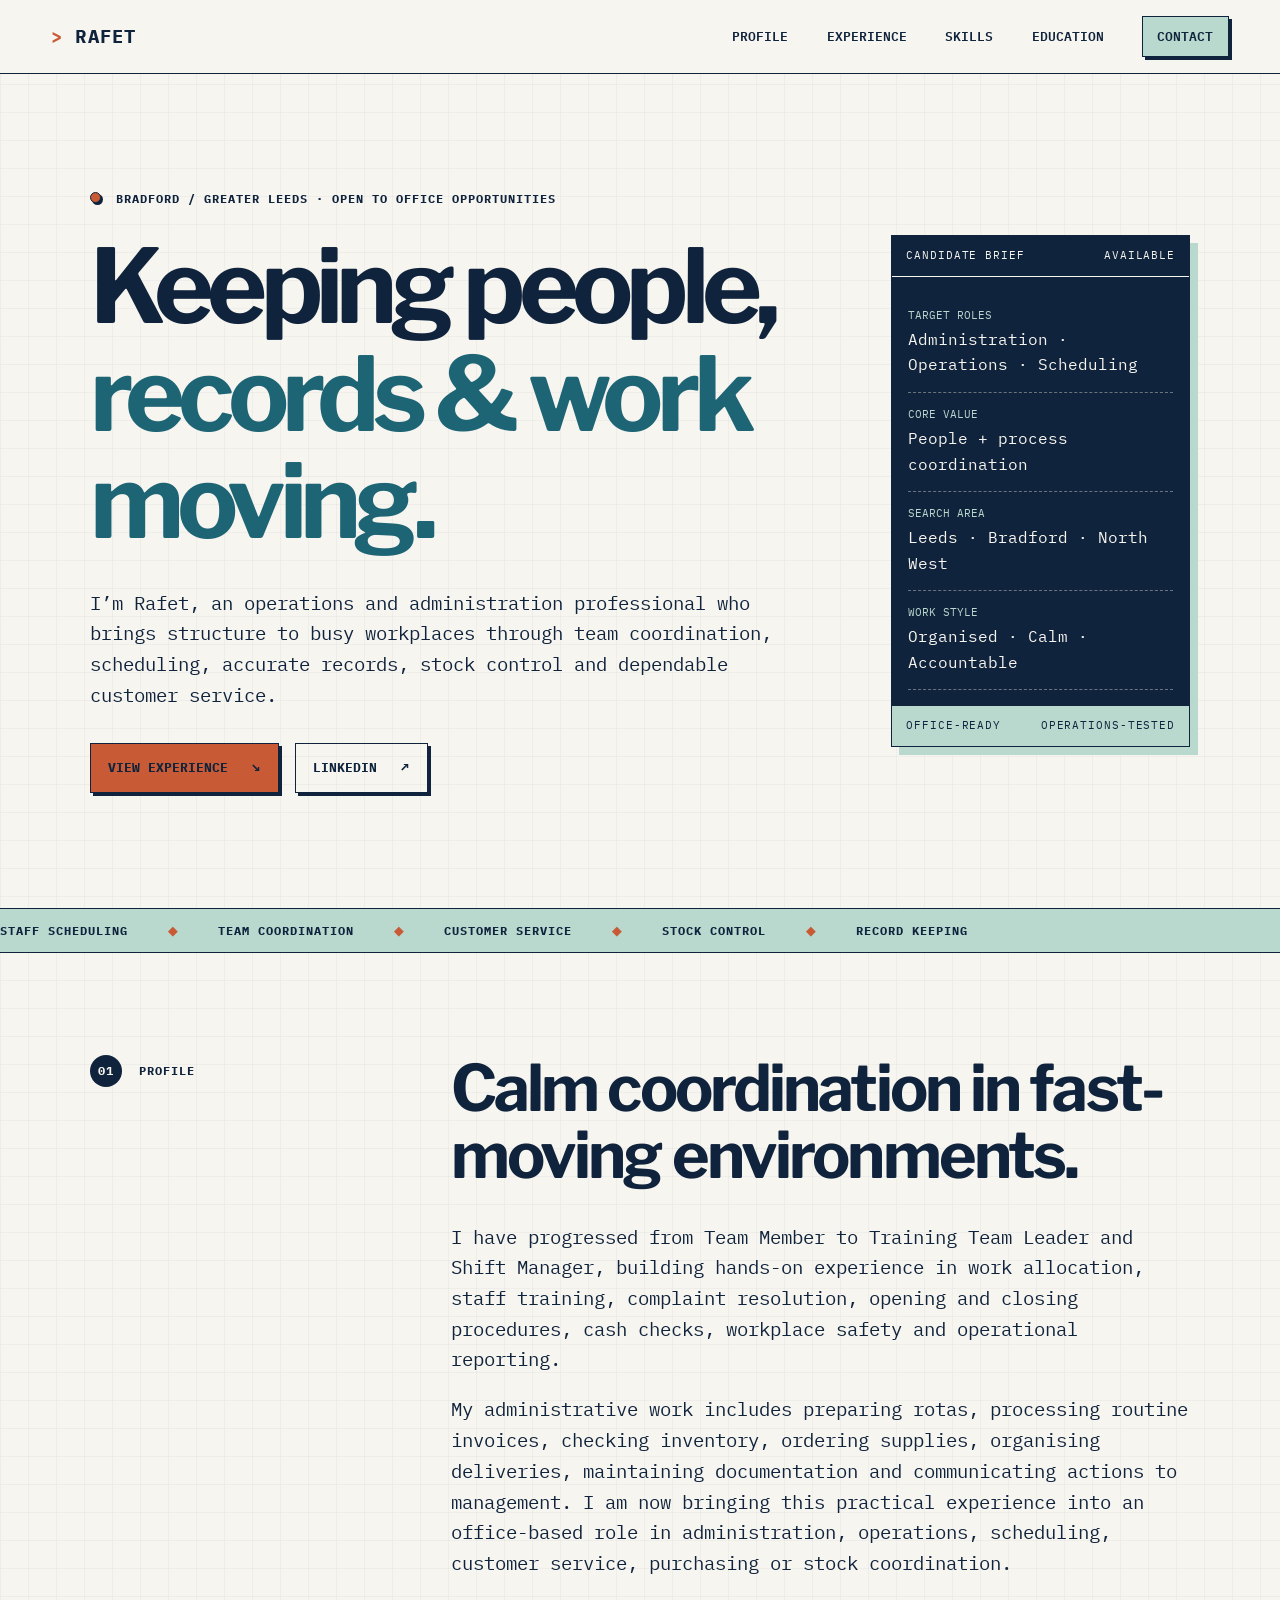
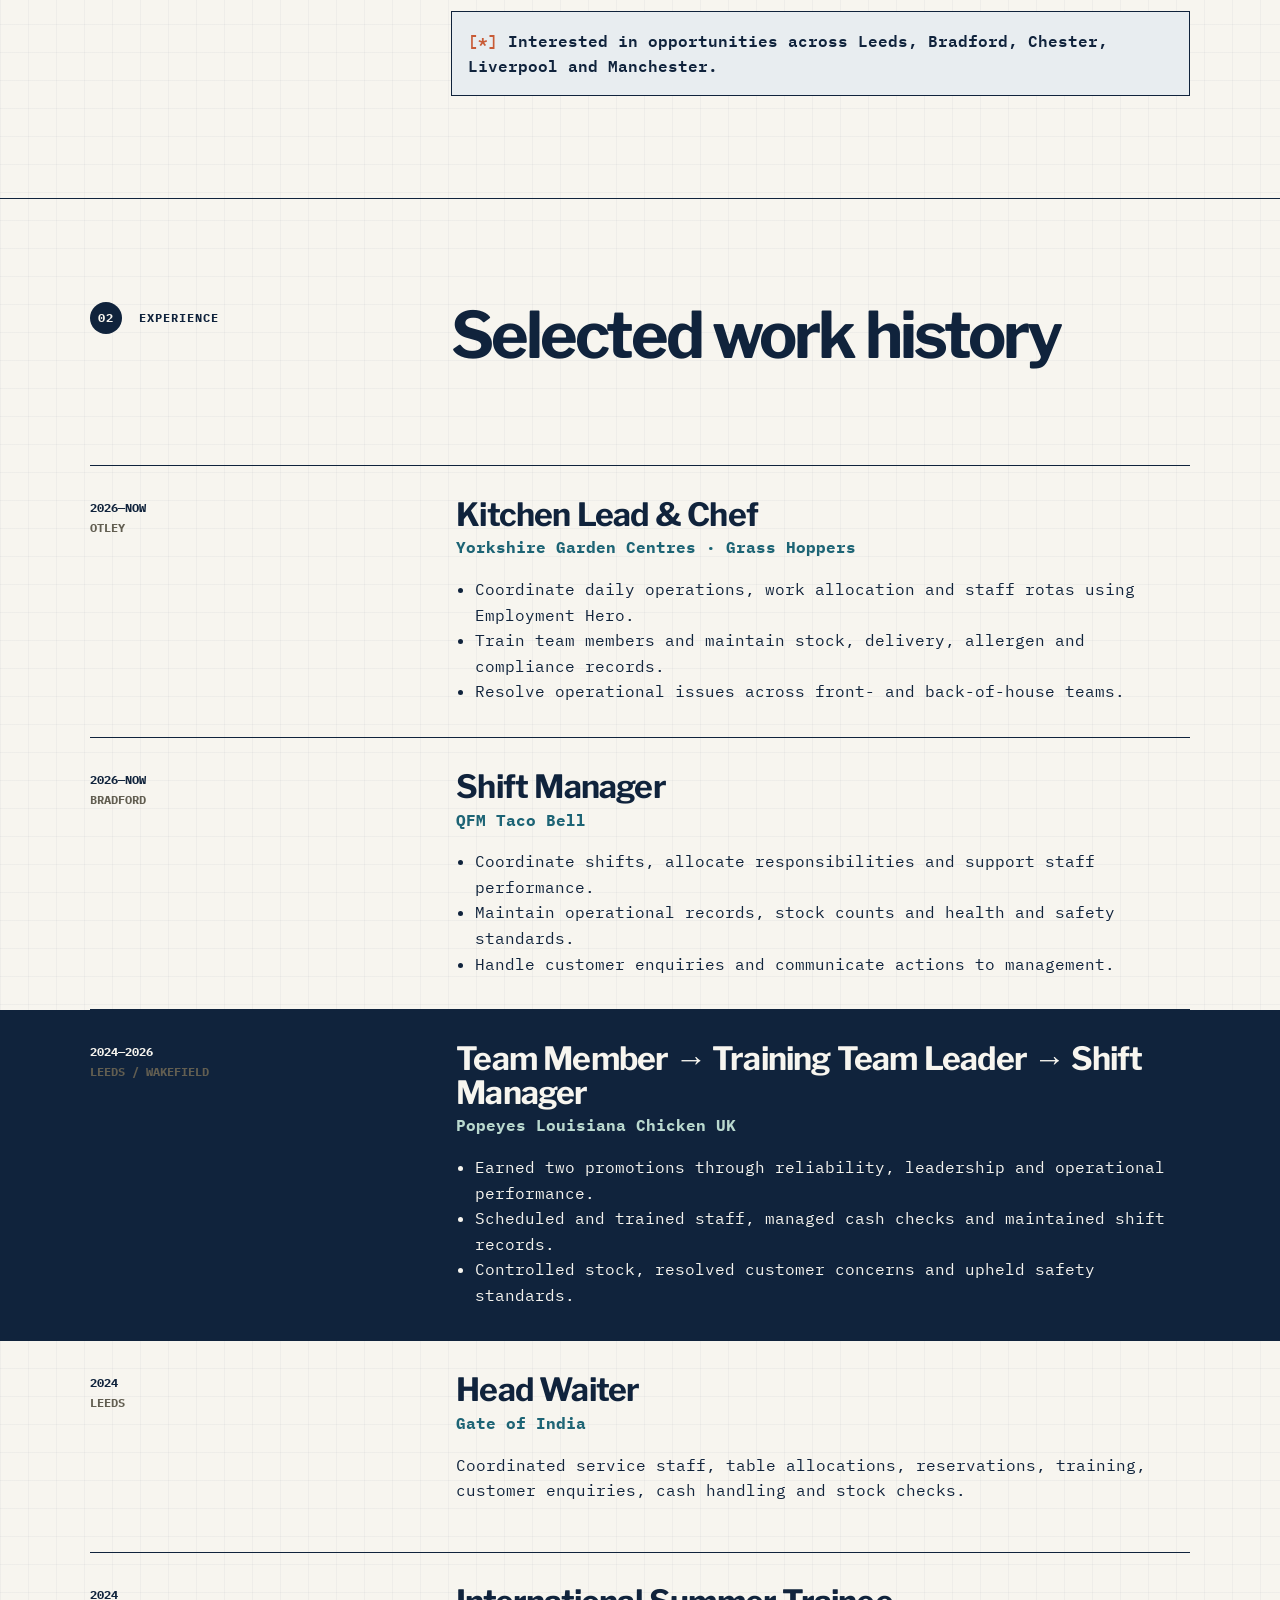
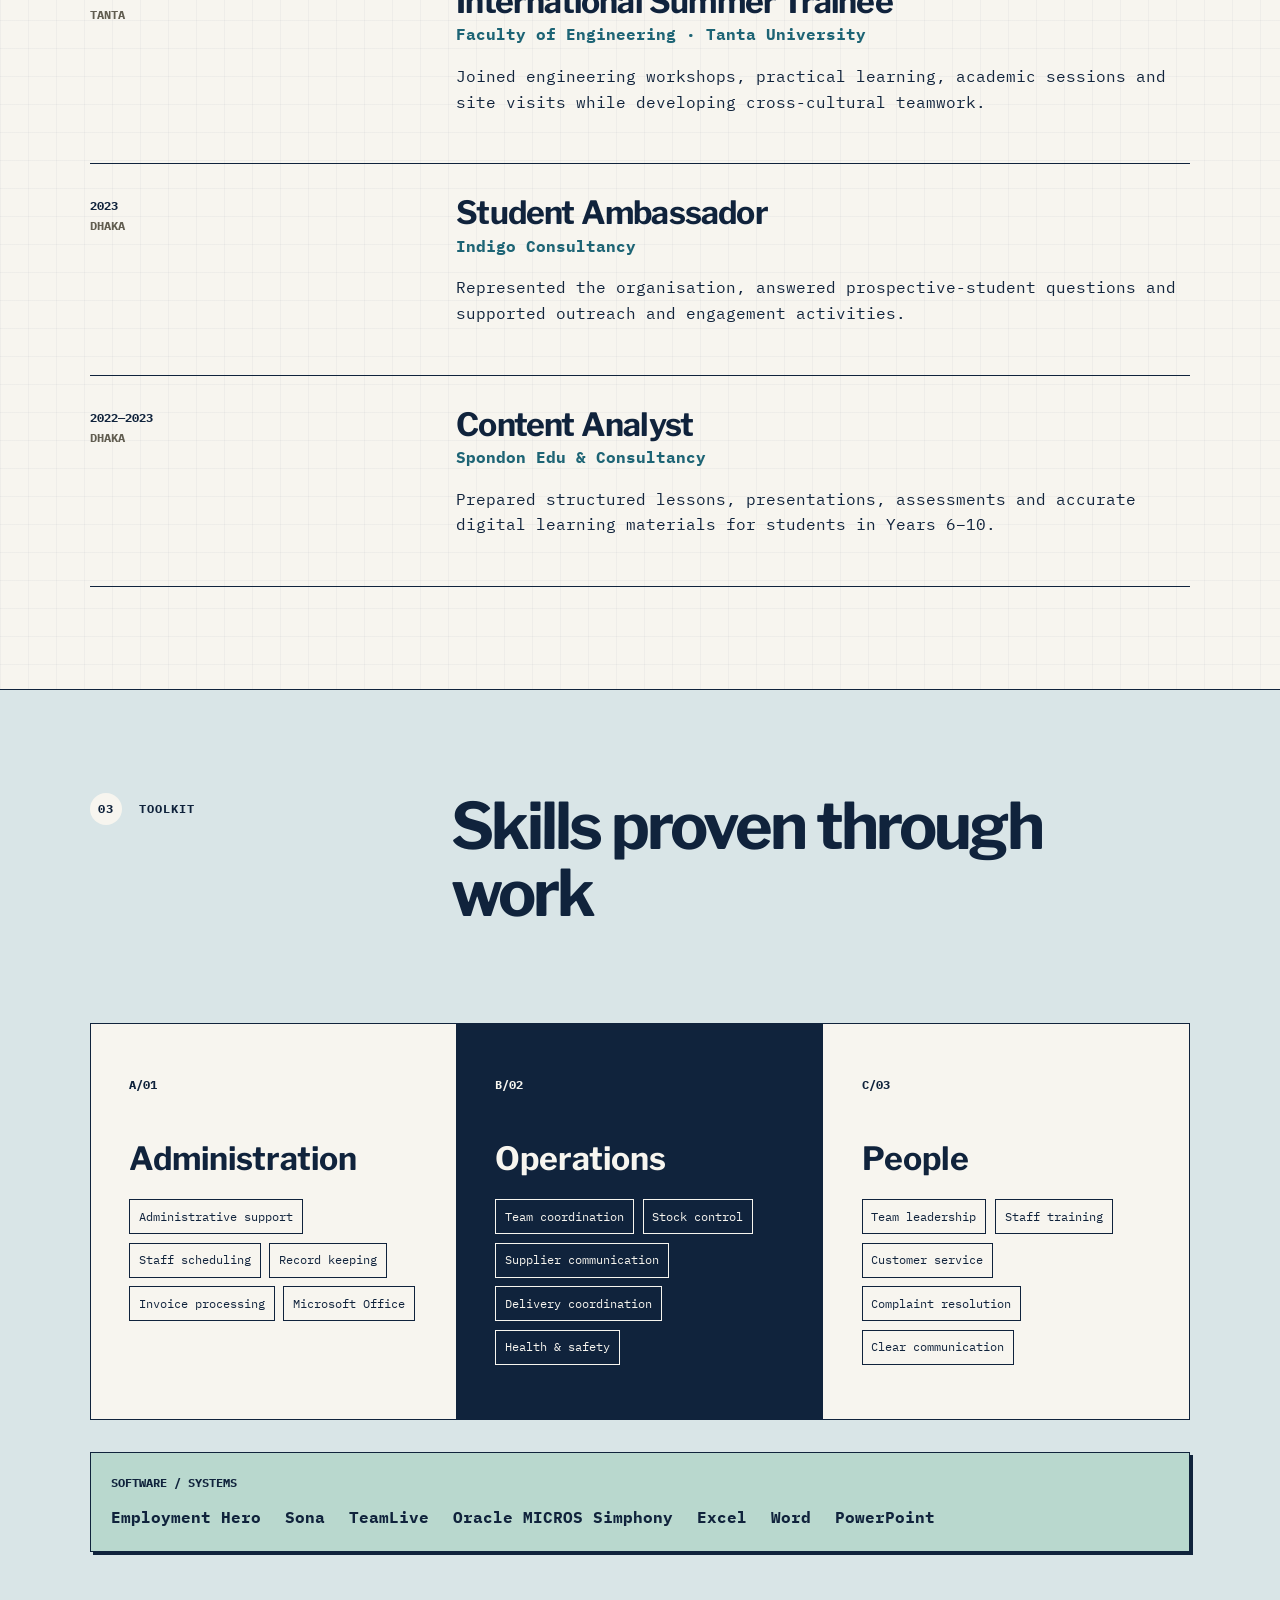
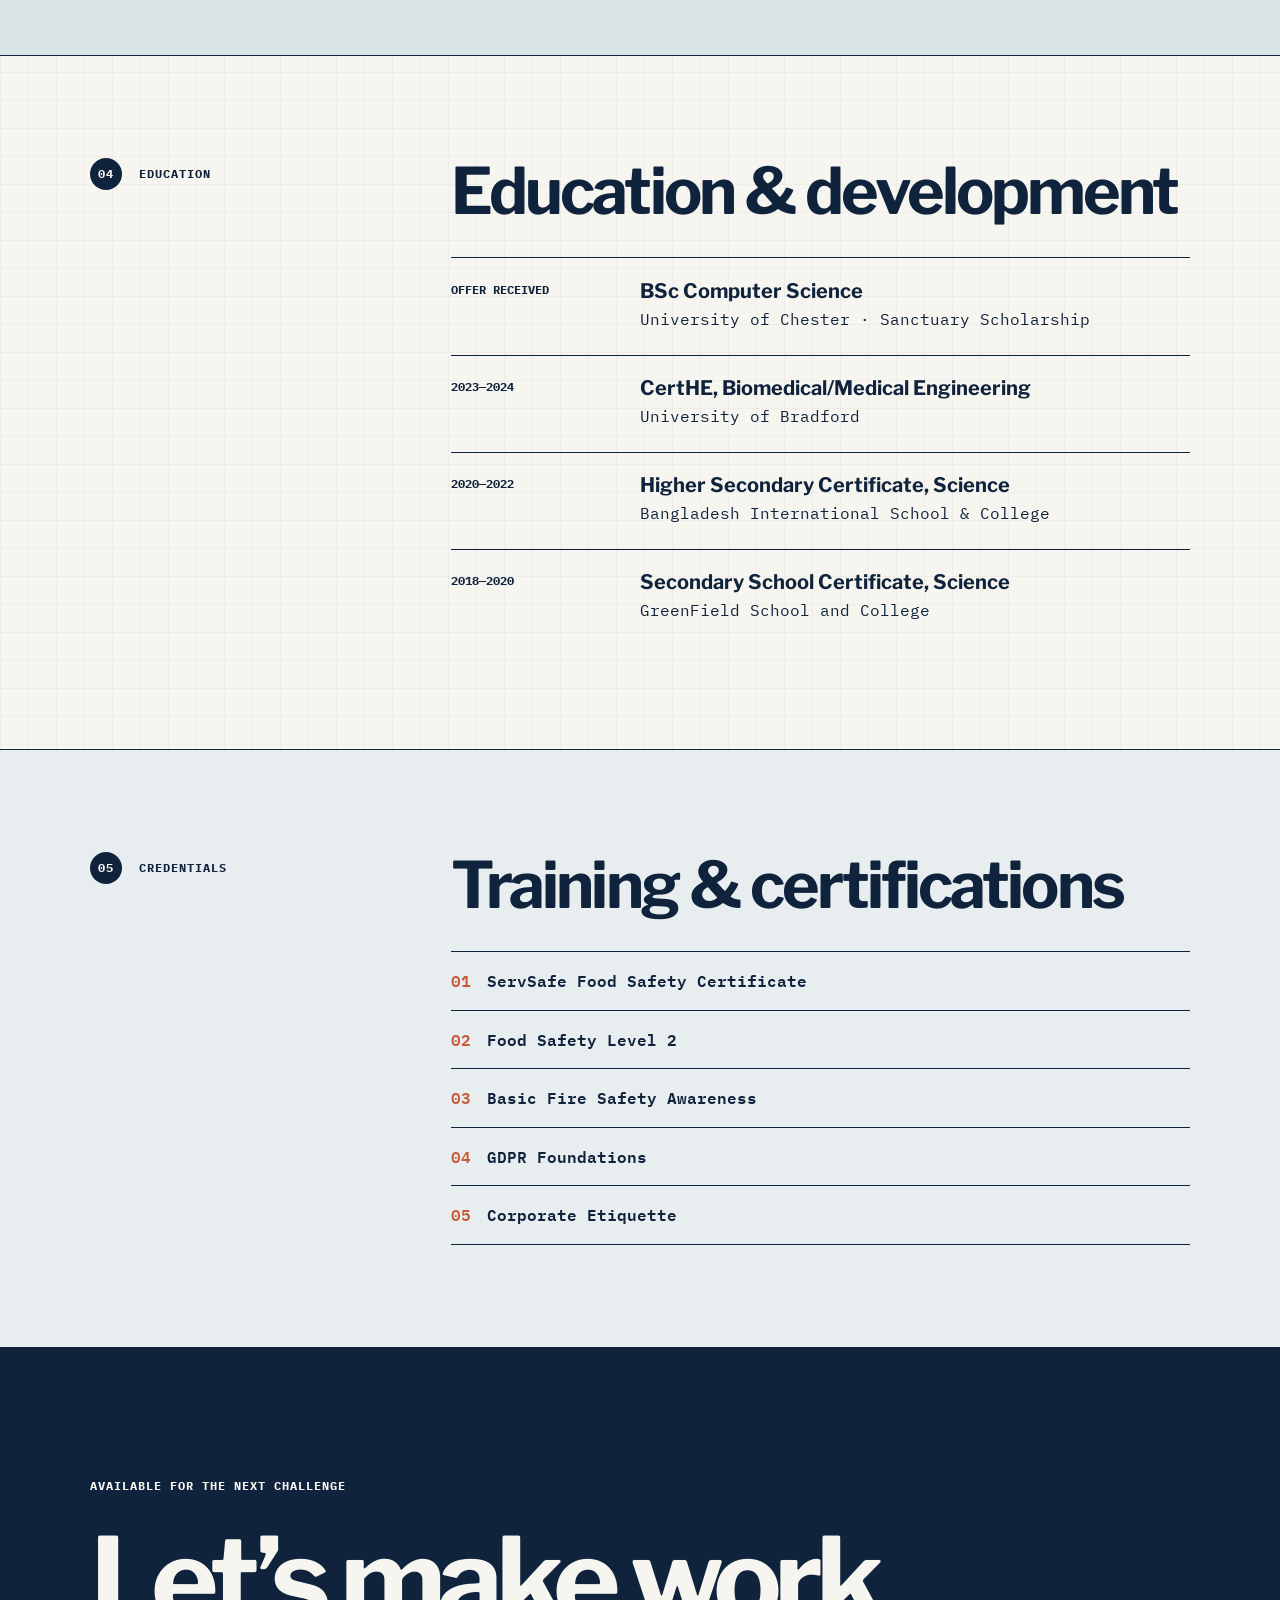
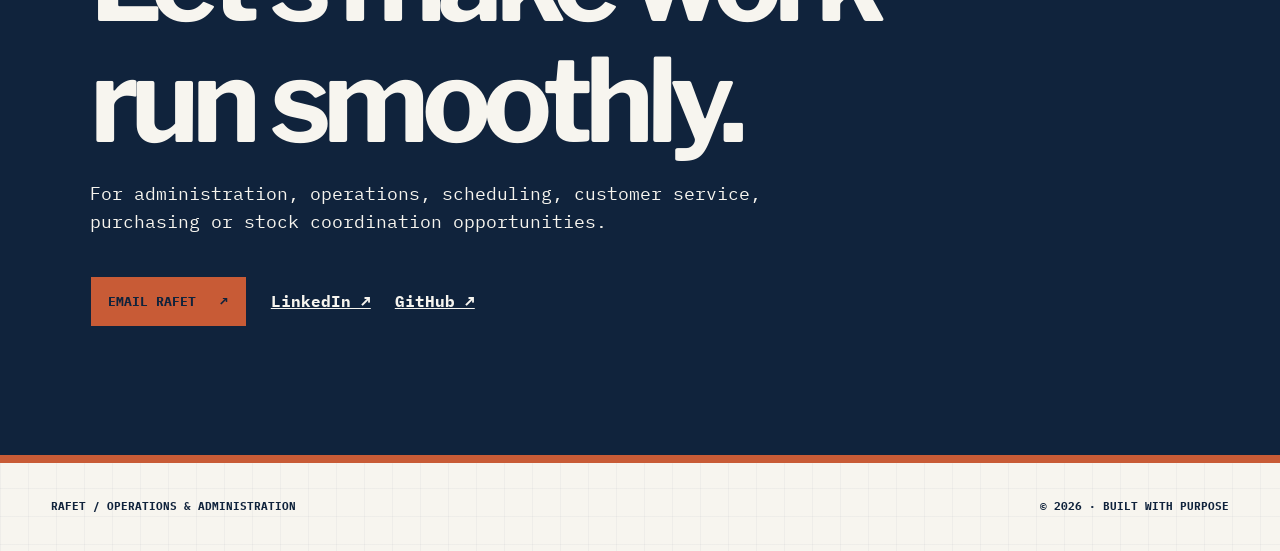
==== commit 3e8424a3: "Refine portfolio for operations job search" ====
--- a/index.html
+++ b/index.html
@@ -25,22 +25,22 @@
     <section class="hero" id="top" aria-labelledby="hero-title">
       <div class="hero-copy">
         <p class="eyebrow"><span class="status-dot"></span> Bradford / Greater Leeds · Open to office opportunities</p>
-        <h1 id="hero-title">Operations discipline.<br><span>Office-ready focus.</span></h1>
-        <p class="hero-intro">I’m Rafet, an operations and administration professional experienced in coordinating teams, rotas, training, stock, records and customer service in busy workplaces.</p>
+        <h1 id="hero-title">Keeping people,<br><span>records &amp; work moving.</span></h1>
+        <p class="hero-intro">I’m Rafet, an operations and administration professional who brings structure to busy workplaces through team coordination, scheduling, accurate records, stock control and dependable customer service.</p>
         <div class="hero-actions">
           <a class="button button-primary" href="#experience">View experience <span aria-hidden="true">↘</span></a>
           <a class="button button-secondary" href="https://www.linkedin.com/in/mr-rafet" target="_blank" rel="noopener noreferrer">LinkedIn <span aria-hidden="true">↗</span></a>
         </div>
       </div>
       <aside class="system-card" aria-label="Professional summary">
-        <div class="system-bar"><span>PROFILE.SYS</span><span>2026</span></div>
+        <div class="system-bar"><span>CANDIDATE BRIEF</span><span>AVAILABLE</span></div>
         <dl>
-          <div><dt>Target</dt><dd>Administration / Operations</dd></div>
-          <div><dt>Strength</dt><dd>People + process coordination</dd></div>
-          <div><dt>Location</dt><dd>West Yorkshire, UK</dd></div>
-          <div><dt>Languages</dt><dd>English, Bengali, Hindi, Urdu</dd></div>
+          <div><dt>Target roles</dt><dd>Administration · Operations · Scheduling</dd></div>
+          <div><dt>Core value</dt><dd>People + process coordination</dd></div>
+          <div><dt>Search area</dt><dd>Leeds · Bradford · North West</dd></div>
+          <div><dt>Work style</dt><dd>Organised · Calm · Accountable</dd></div>
         </dl>
-        <div class="system-footer"><span>RELIABLE</span><span>ORGANISED</span><span>ADAPTABLE</span></div>
+        <div class="system-footer"><span>OFFICE-READY</span><span>OPERATIONS-TESTED</span></div>
       </aside>
     </section>
 
--- a/styles.css
+++ b/styles.css
@@ -1,4 +1,4 @@
-:root{--ink:#17150f;--paper:#f2eddf;--paper2:#e4dcc8;--orange:#ff5a36;--acid:#d8f24b;--blue:#4a67ff;--line:2px solid var(--ink)}
+:root{--ink:#10233c;--paper:#f7f5ef;--paper2:#e8edf0;--orange:#c85b36;--acid:#b9d8ce;--blue:#1d6475;--line:1.5px solid var(--ink)}
 *{box-sizing:border-box}html{scroll-behavior:smooth}body{margin:0;color:var(--ink);background:var(--paper);font:16px/1.6 "IBM Plex Mono",monospace;background-image:radial-gradient(rgba(23,21,15,.09) .7px,transparent .7px);background-size:5px 5px}a{color:inherit}.skip-link{position:fixed;left:1rem;top:-5rem;z-index:20;padding:.7rem 1rem;background:var(--acid);border:var(--line)}.skip-link:focus{top:1rem}
 .site-header{position:sticky;top:0;z-index:10;min-height:74px;padding:0 clamp(1rem,4vw,4rem);display:flex;align-items:center;justify-content:space-between;background:rgba(242,237,223,.95);border-bottom:var(--line);backdrop-filter:blur(10px)}.wordmark{font-weight:700;font-size:1.2rem;text-decoration:none;letter-spacing:.06em}.prompt{color:var(--orange)}nav{display:flex;align-items:center;gap:clamp(1rem,3vw,2.5rem)}nav a{font-size:.82rem;font-weight:600;text-decoration:none;text-transform:uppercase}nav a:hover,nav a:focus-visible{text-decoration:underline;text-decoration-thickness:2px;text-underline-offset:5px}.nav-cta{padding:.55rem .9rem;border:var(--line);background:var(--acid);box-shadow:3px 3px 0 var(--ink)}.menu-toggle{display:none;border:var(--line);background:transparent;font:600 .8rem "IBM Plex Mono",monospace;padding:.5rem .7rem}
 .hero{min-height:calc(100vh - 74px);padding:clamp(4rem,9vw,8rem) clamp(1rem,7vw,7rem);display:grid;grid-template-columns:minmax(0,1.4fr) minmax(280px,.6fr);gap:clamp(3rem,8vw,9rem);align-items:center;border-bottom:var(--line)}.eyebrow{margin:0 0 1.5rem;font-size:.78rem;font-weight:700;letter-spacing:.08em;text-transform:uppercase}.status-dot{display:inline-block;width:.72rem;height:.72rem;margin-right:.45rem;background:var(--orange);border:1px solid var(--ink);border-radius:50%;box-shadow:2px 2px 0 var(--ink)}h1,h2,h3{font-family:"Libre Franklin",sans-serif;line-height:1.05}h1{margin:0;max-width:950px;font-size:clamp(3.2rem,8vw,7.4rem);letter-spacing:-.065em}h1 span{color:var(--blue);text-shadow:3px 3px 0 var(--ink);-webkit-text-stroke:1px var(--ink)}.hero-intro{max-width:720px;margin:2rem 0;font-size:clamp(1rem,1.5vw,1.25rem)}.hero-actions{display:flex;flex-wrap:wrap;gap:1rem}.button{display:inline-flex;align-items:center;justify-content:space-between;gap:1.5rem;padding:.85rem 1.1rem;border:var(--line);text-decoration:none;text-transform:uppercase;font-weight:700;font-size:.84rem;box-shadow:4px 4px 0 var(--ink);transition:transform .15s,box-shadow .15s}.button:hover{transform:translate(2px,2px);box-shadow:2px 2px 0 var(--ink)}.button-primary{background:var(--orange)}.button-secondary{background:transparent}
@@ -12,3 +12,12 @@
 @media(max-width:850px){.menu-toggle{display:block}nav{display:none;position:absolute;top:72px;left:0;right:0;padding:1.5rem;flex-direction:column;align-items:stretch;background:var(--paper);border-bottom:var(--line)}nav.open{display:flex}.hero,.two-column,.section-heading,.credentials{grid-template-columns:1fr}.hero{min-height:auto}.system-card{max-width:520px}.skills-grid{grid-template-columns:1fr}.skill-panel{min-height:0;border-right:0;border-bottom:var(--line)}.skill-panel:last-child{border-bottom:0}.role{grid-template-columns:1fr;gap:1rem}.role-meta{flex-direction:row;justify-content:space-between}}
 @media(max-width:520px){h1{font-size:clamp(2.7rem,14vw,4.3rem)}.button{width:100%}.education-list article{grid-template-columns:1fr;gap:.4rem}footer{flex-direction:column}}
 @media(prefers-reduced-motion:reduce){html{scroll-behavior:auto}.ticker div{animation:none}.button{transition:none}}
+
+/* Recruiter-facing operations theme: structured, calm and document-inspired. */
+body{background-image:linear-gradient(rgba(16,35,60,.035) 1px,transparent 1px),linear-gradient(90deg,rgba(16,35,60,.035) 1px,transparent 1px);background-size:28px 28px}
+.site-header{background:rgba(247,245,239,.96)}
+h1 span{color:var(--blue);text-shadow:none;-webkit-text-stroke:0}
+.system-card{box-shadow:8px 8px 0 var(--acid);transform:none}
+.skills-section{background:#d9e5e7}
+.nav-cta,.software-strip{box-shadow:3px 3px 0 var(--ink)}
+.button{box-shadow:3px 3px 0 var(--ink)}
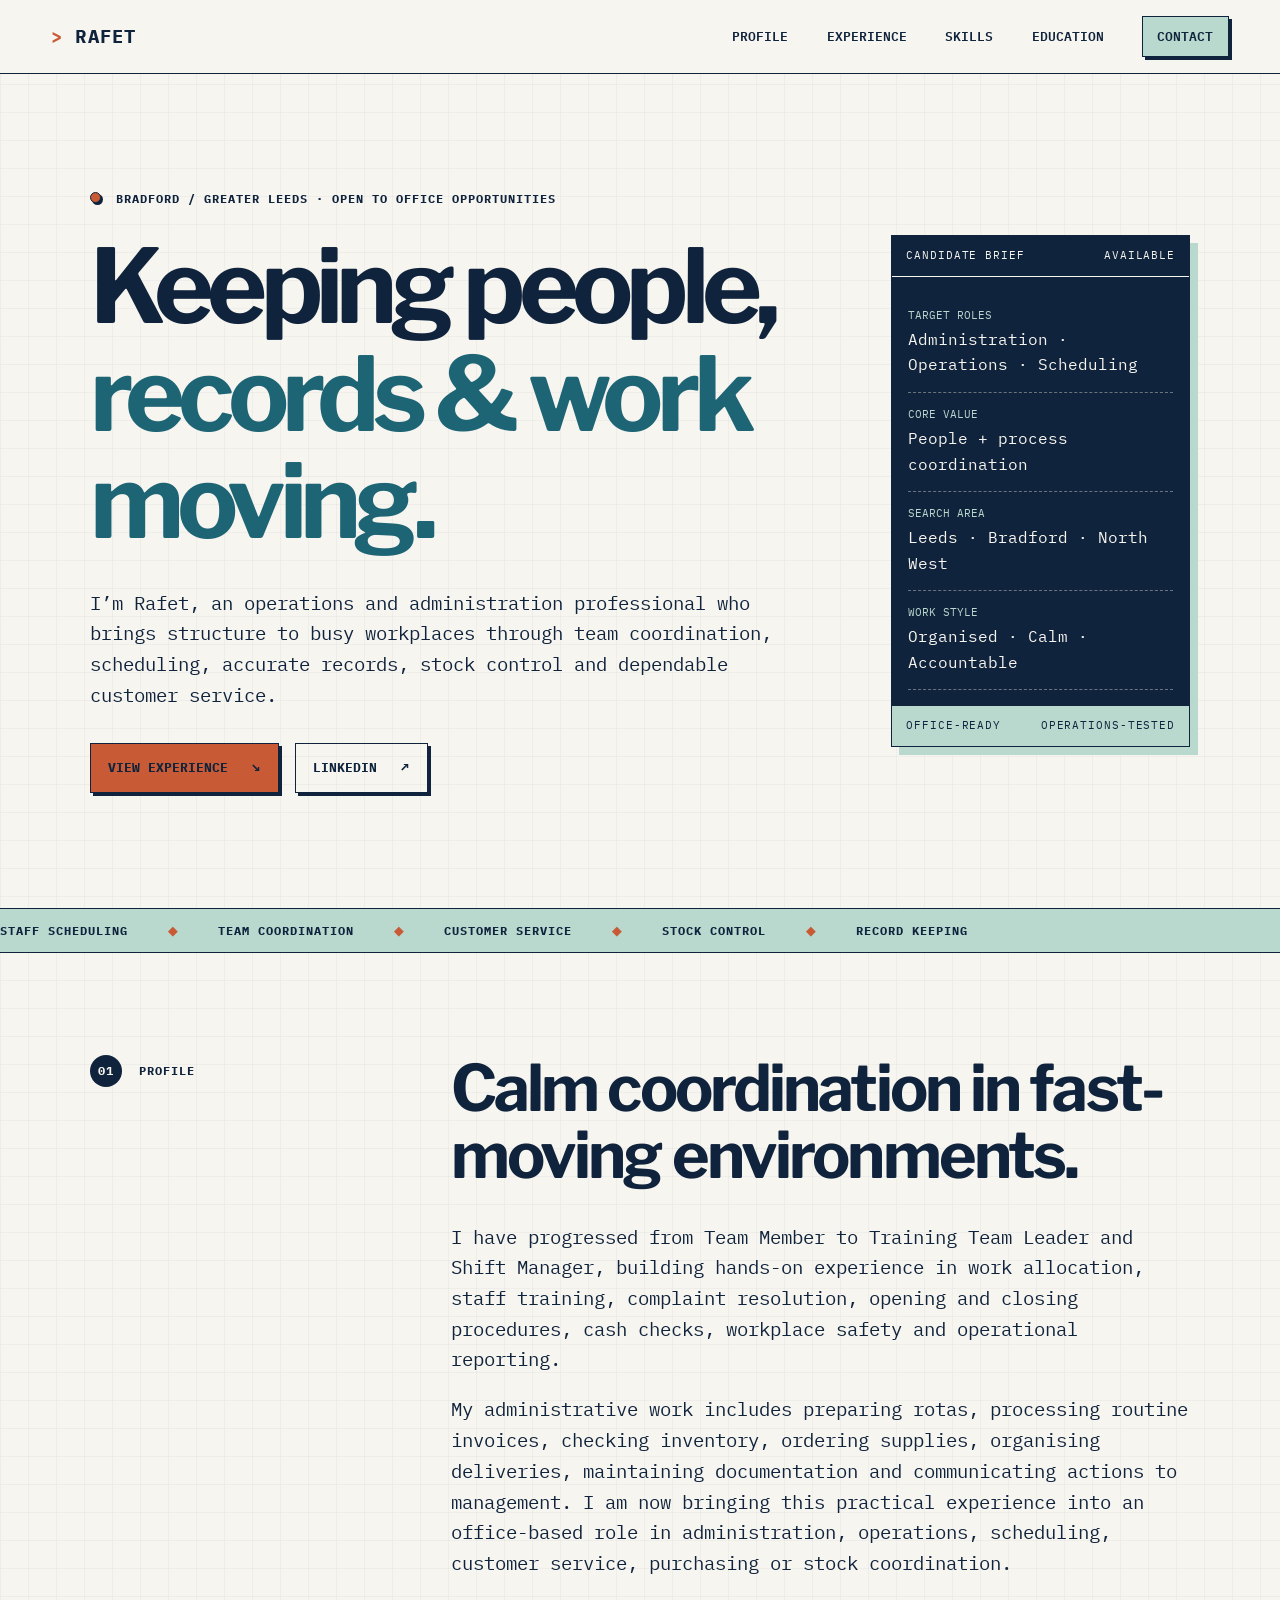
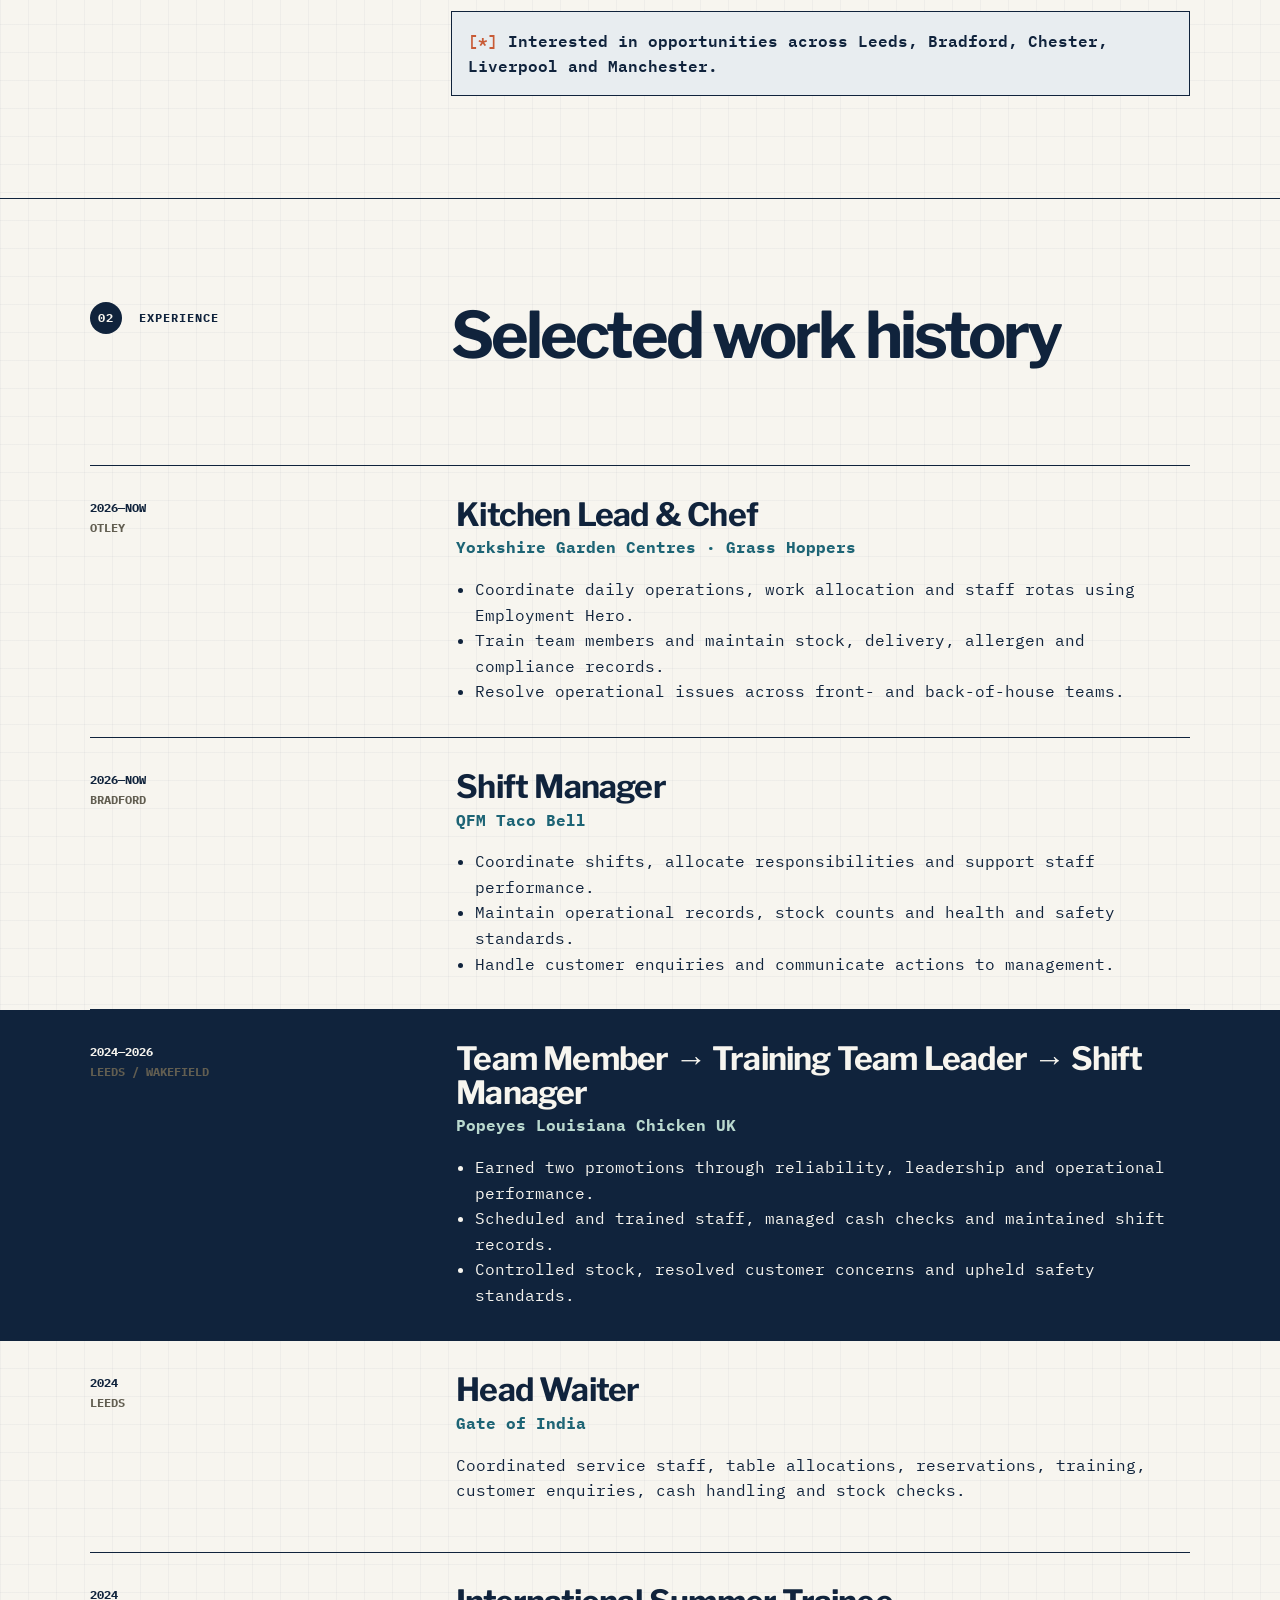
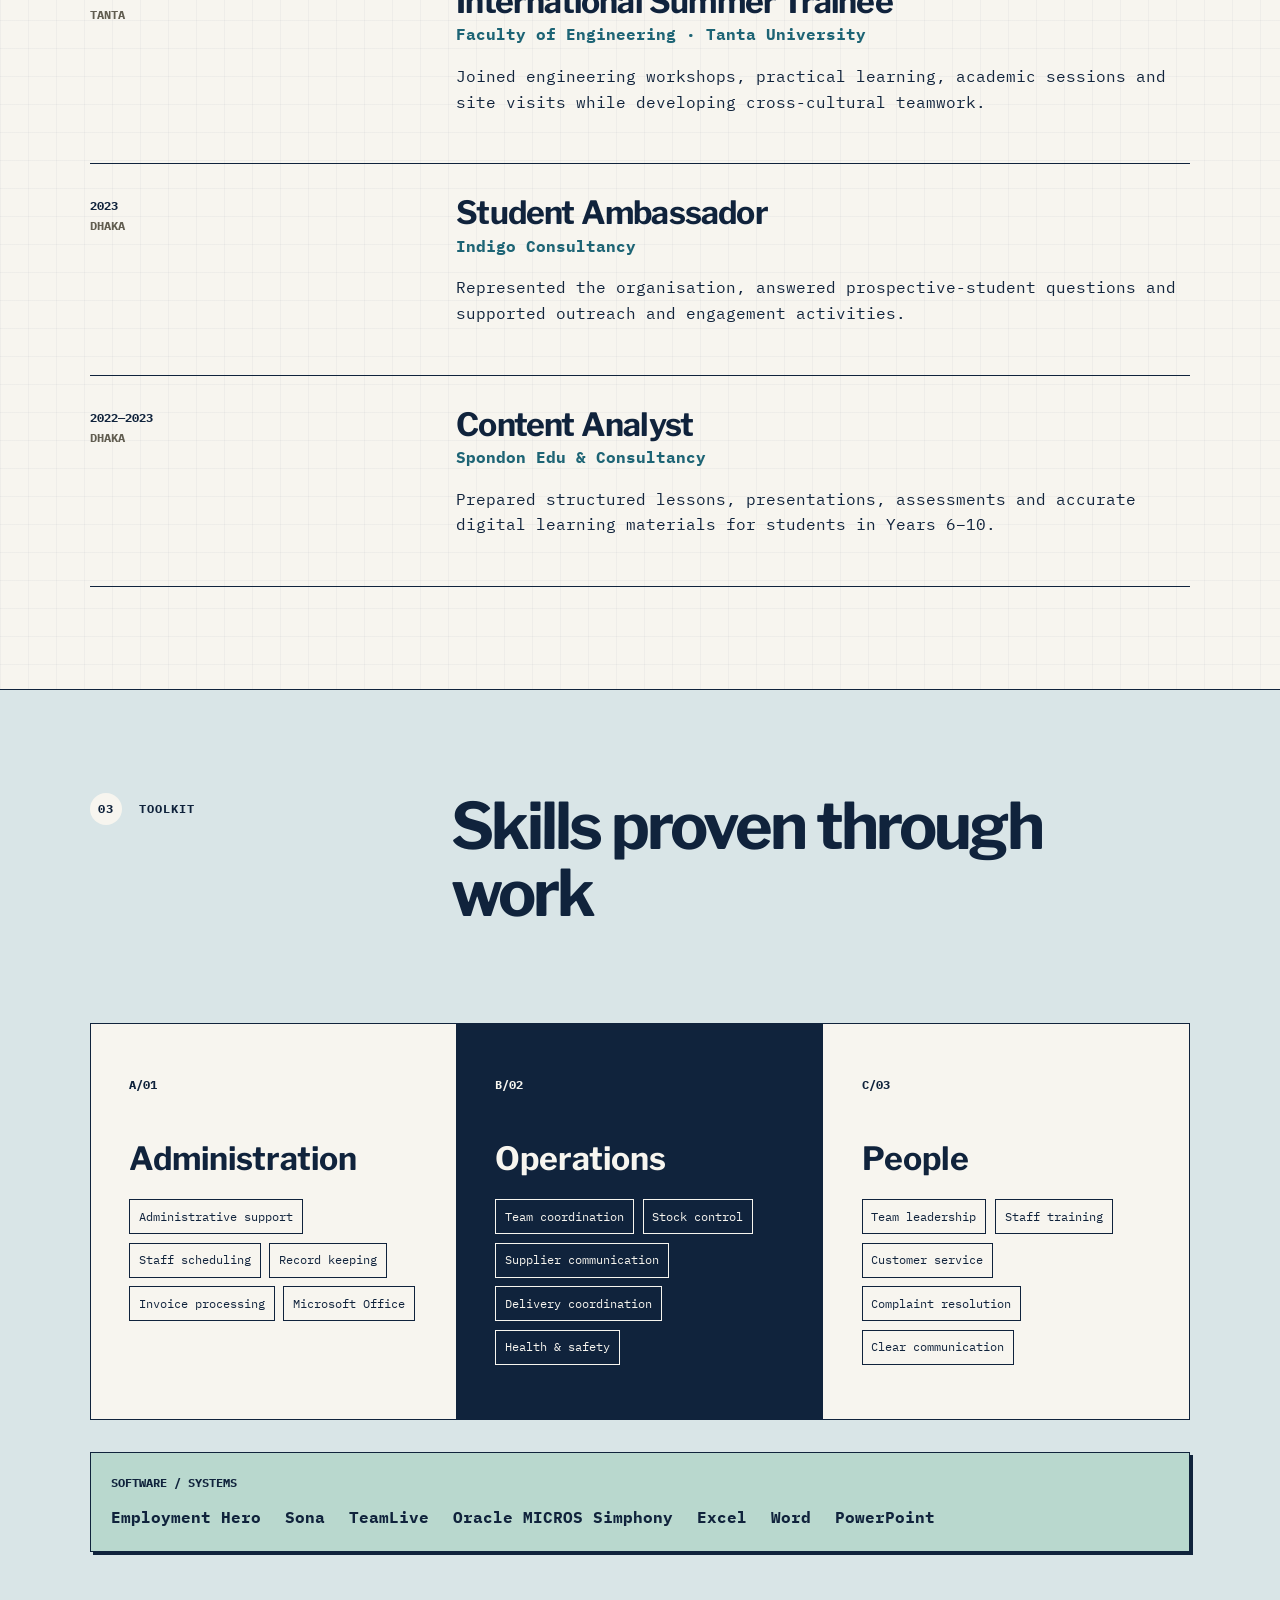
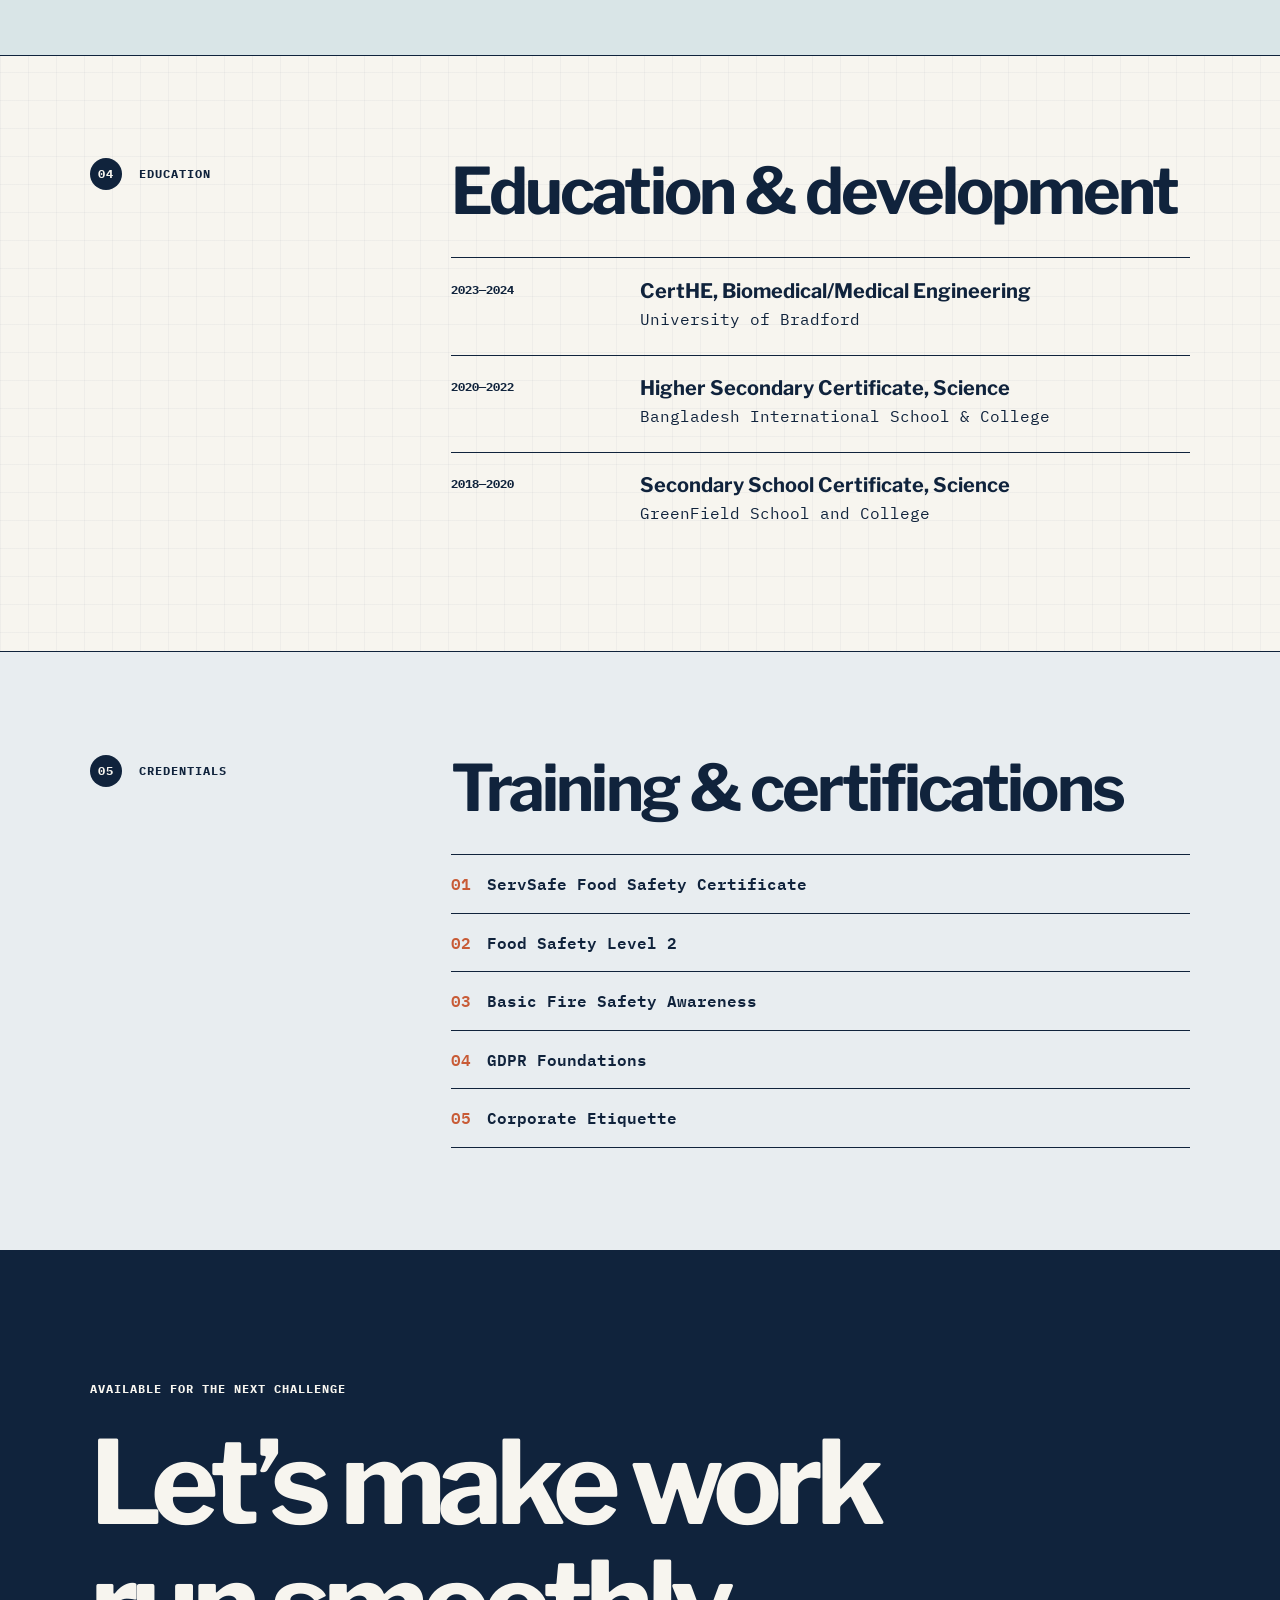
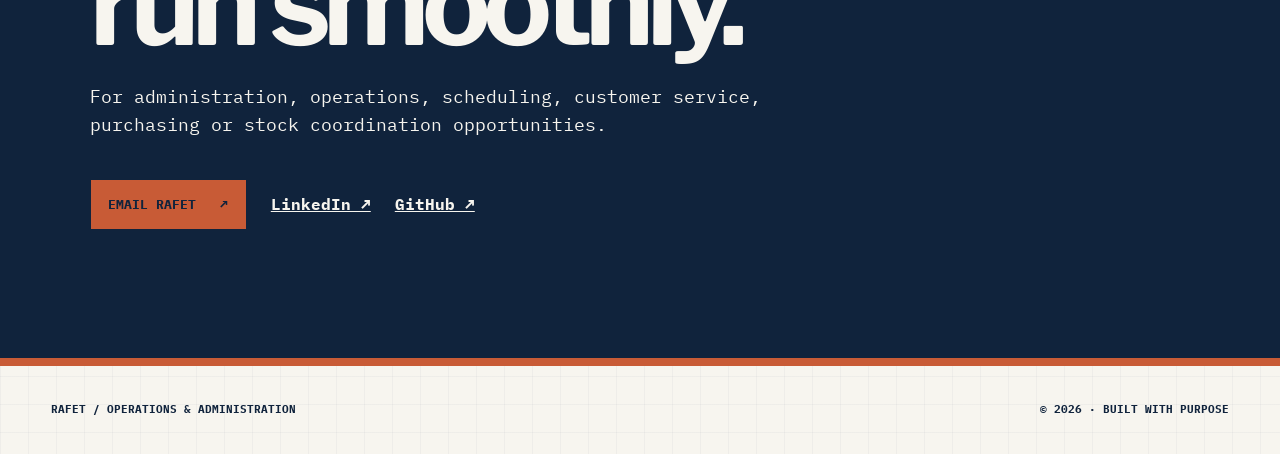
==== commit 150fdedb: "Remove University of Chester entry" ====
--- a/index.html
+++ b/index.html
@@ -82,7 +82,6 @@
     <section class="section two-column" id="education" aria-labelledby="education-title">
       <div class="section-label"><span>04</span> EDUCATION</div>
       <div class="section-content"><h2 id="education-title">Education &amp; development</h2><div class="education-list">
-        <article><time>OFFER RECEIVED</time><div><h3>BSc Computer Science</h3><p>University of Chester · Sanctuary Scholarship</p></div></article>
         <article><time>2023—2024</time><div><h3>CertHE, Biomedical/Medical Engineering</h3><p>University of Bradford</p></div></article>
         <article><time>2020—2022</time><div><h3>Higher Secondary Certificate, Science</h3><p>Bangladesh International School &amp; College</p></div></article>
         <article><time>2018—2020</time><div><h3>Secondary School Certificate, Science</h3><p>GreenField School and College</p></div></article>
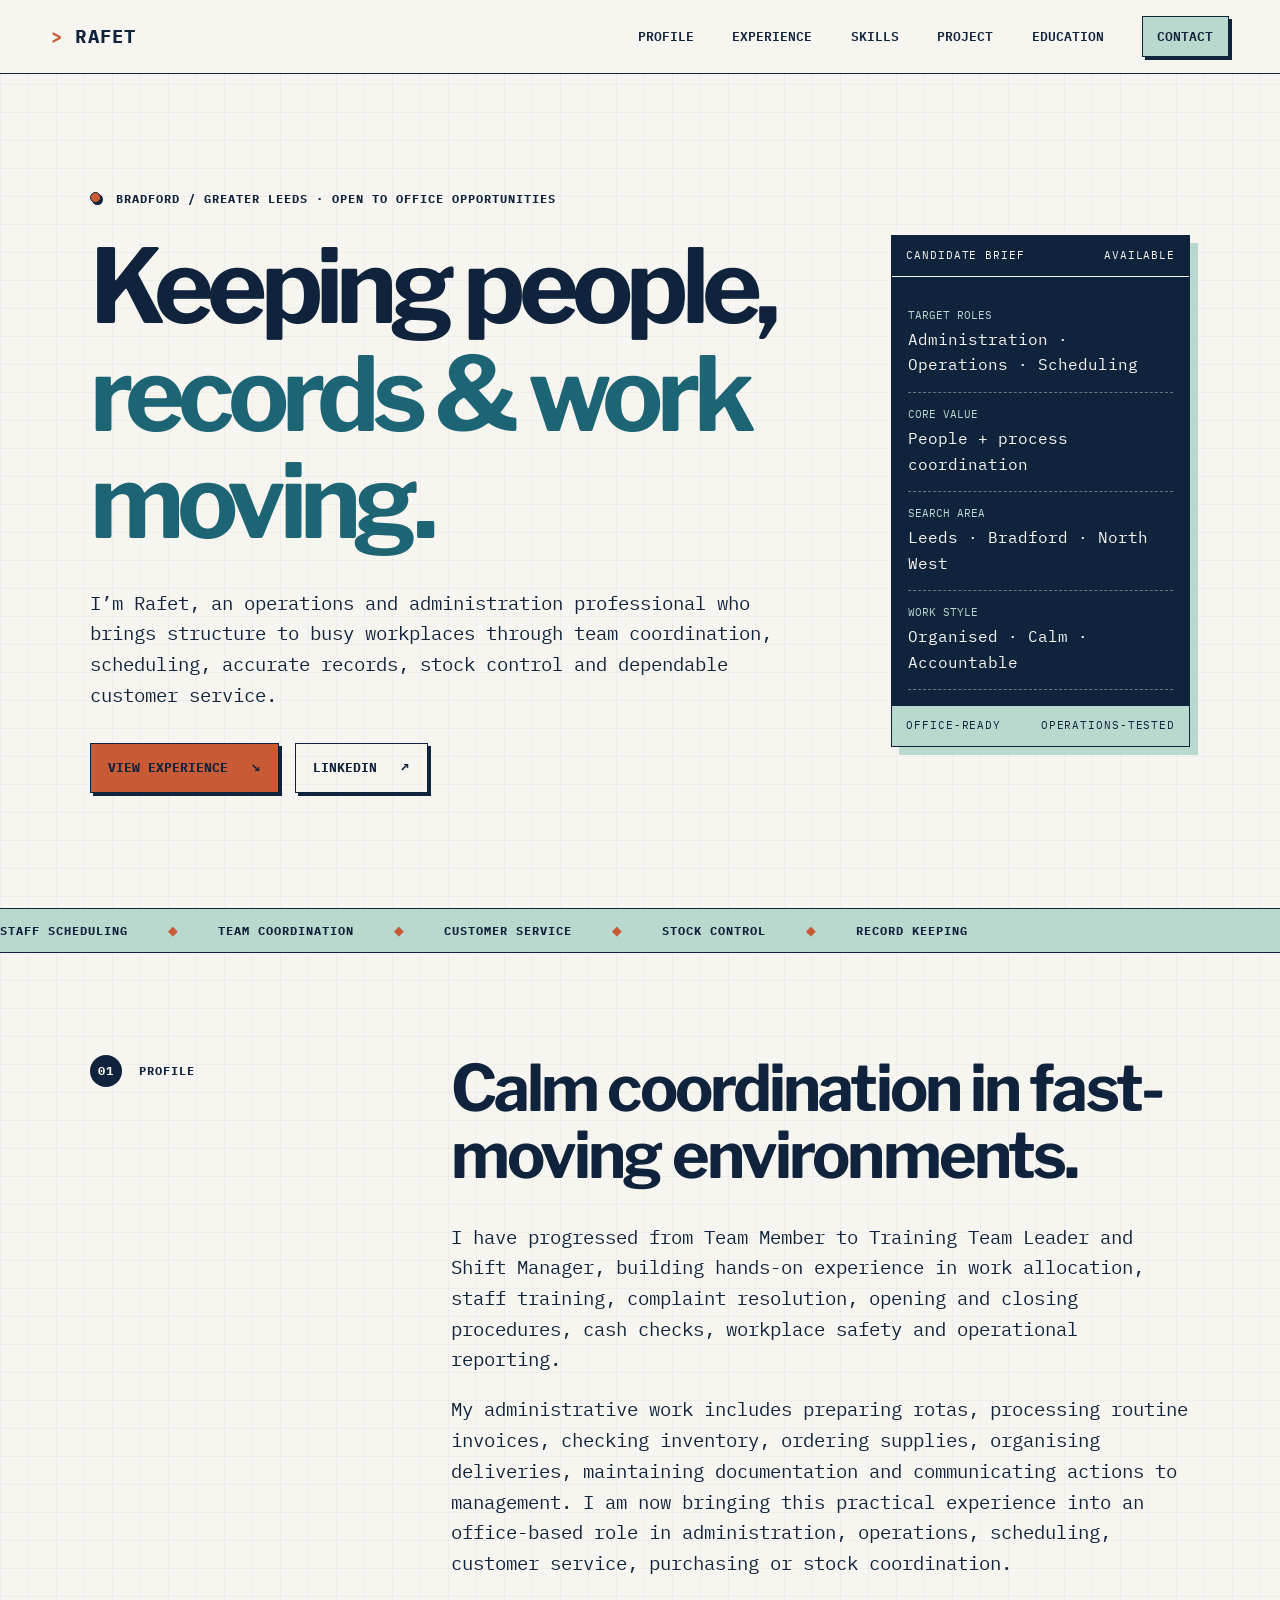
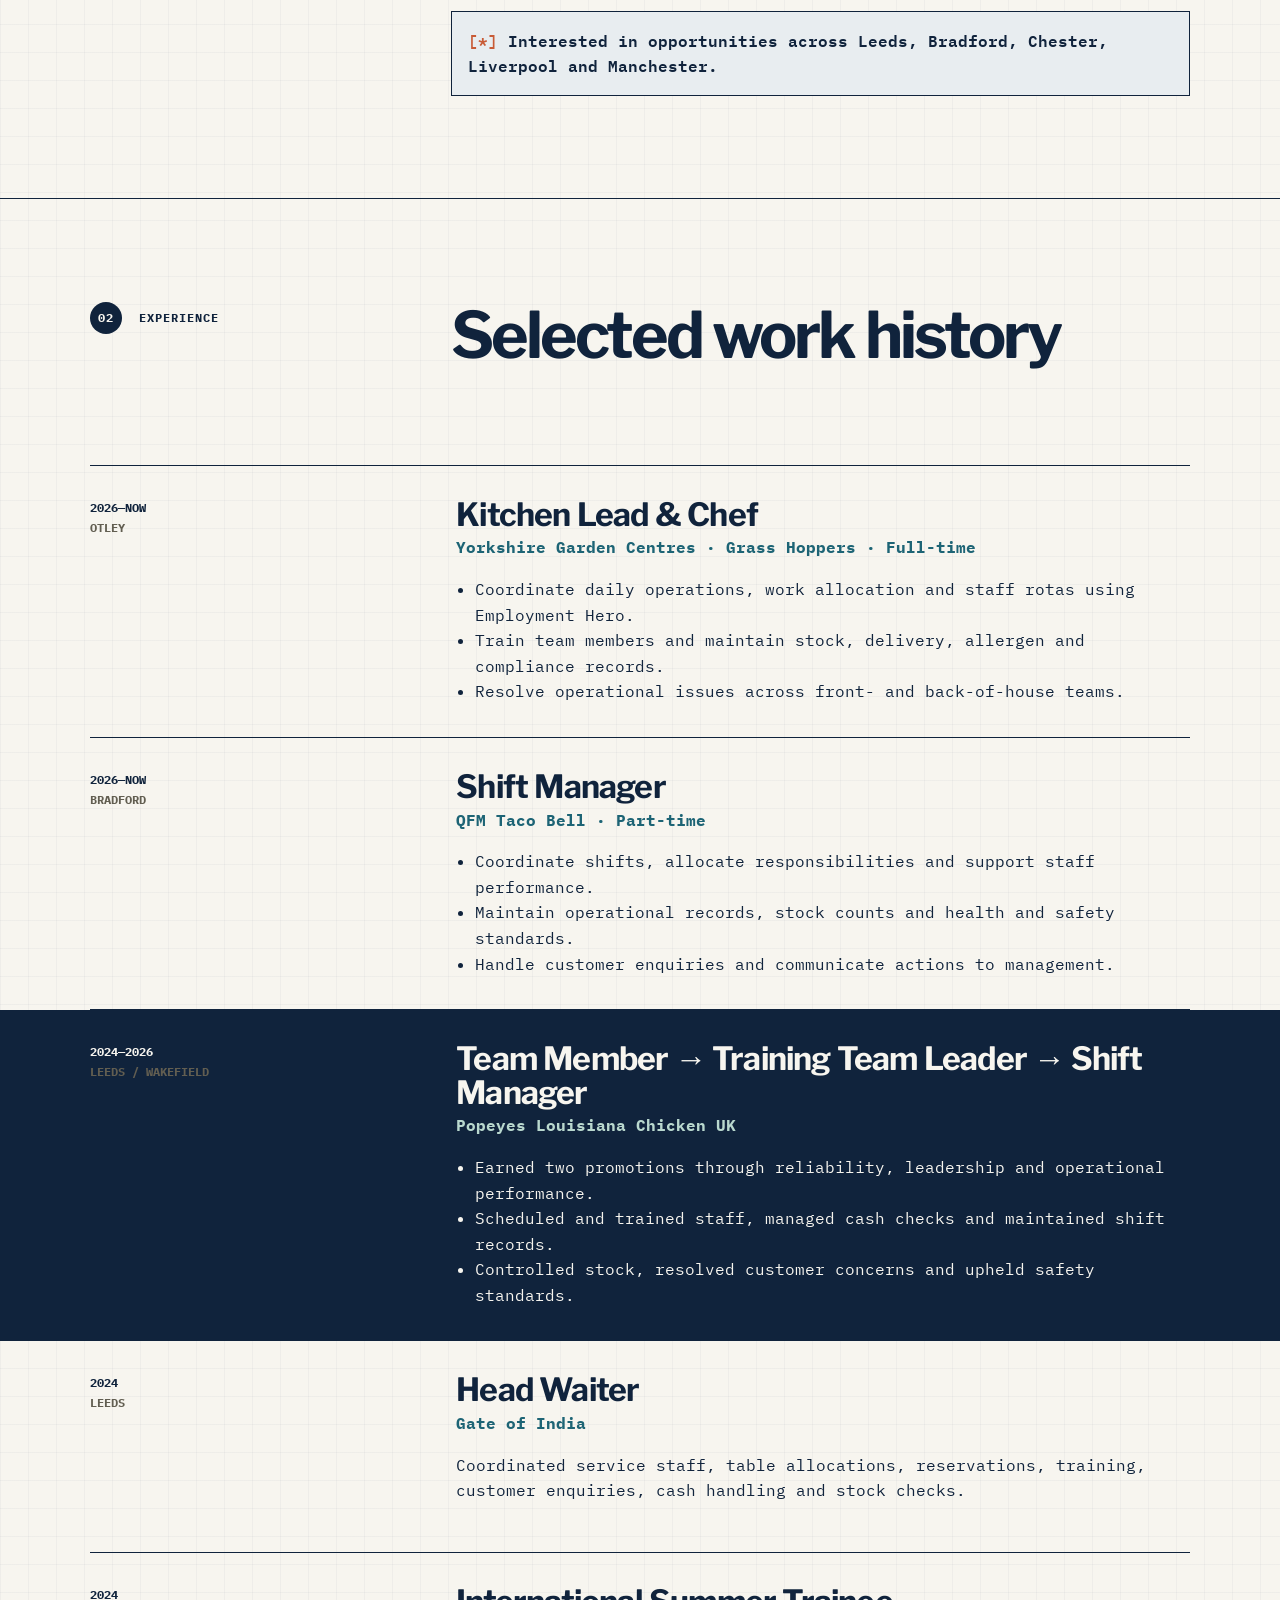
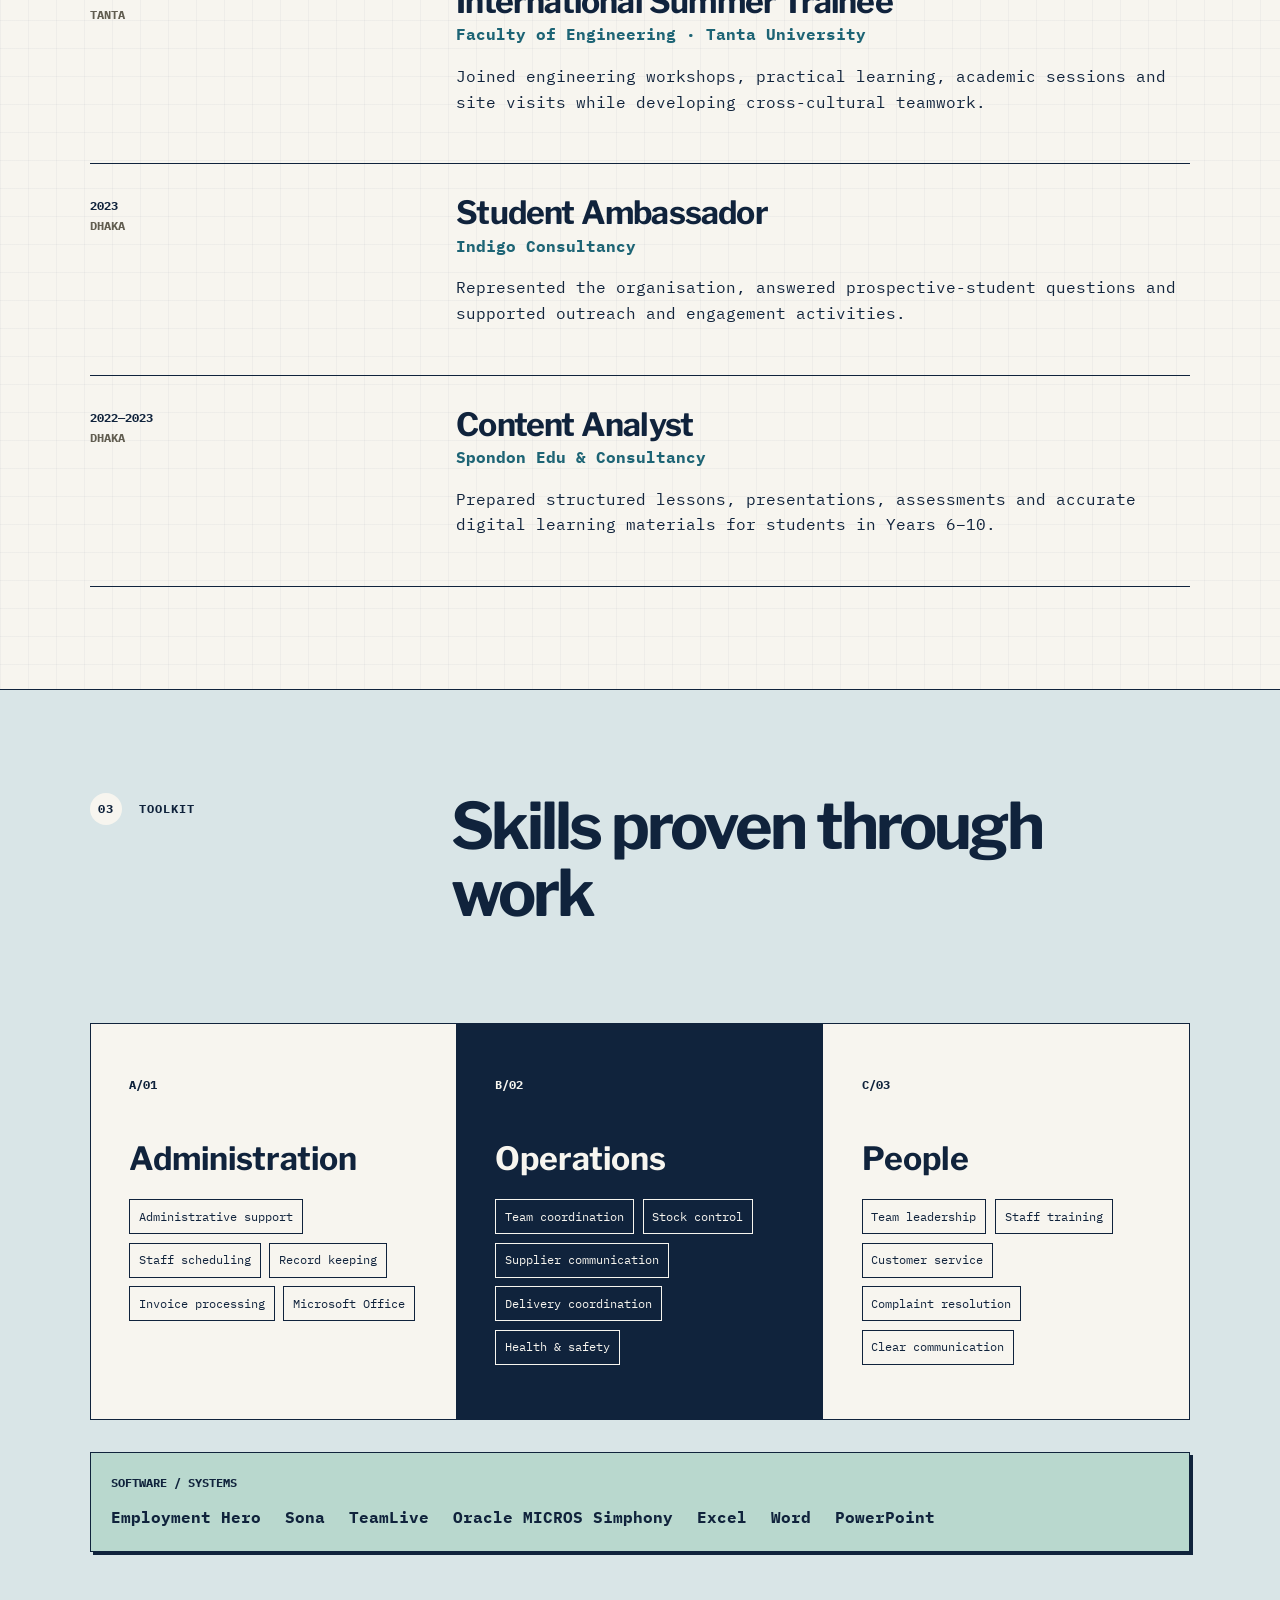
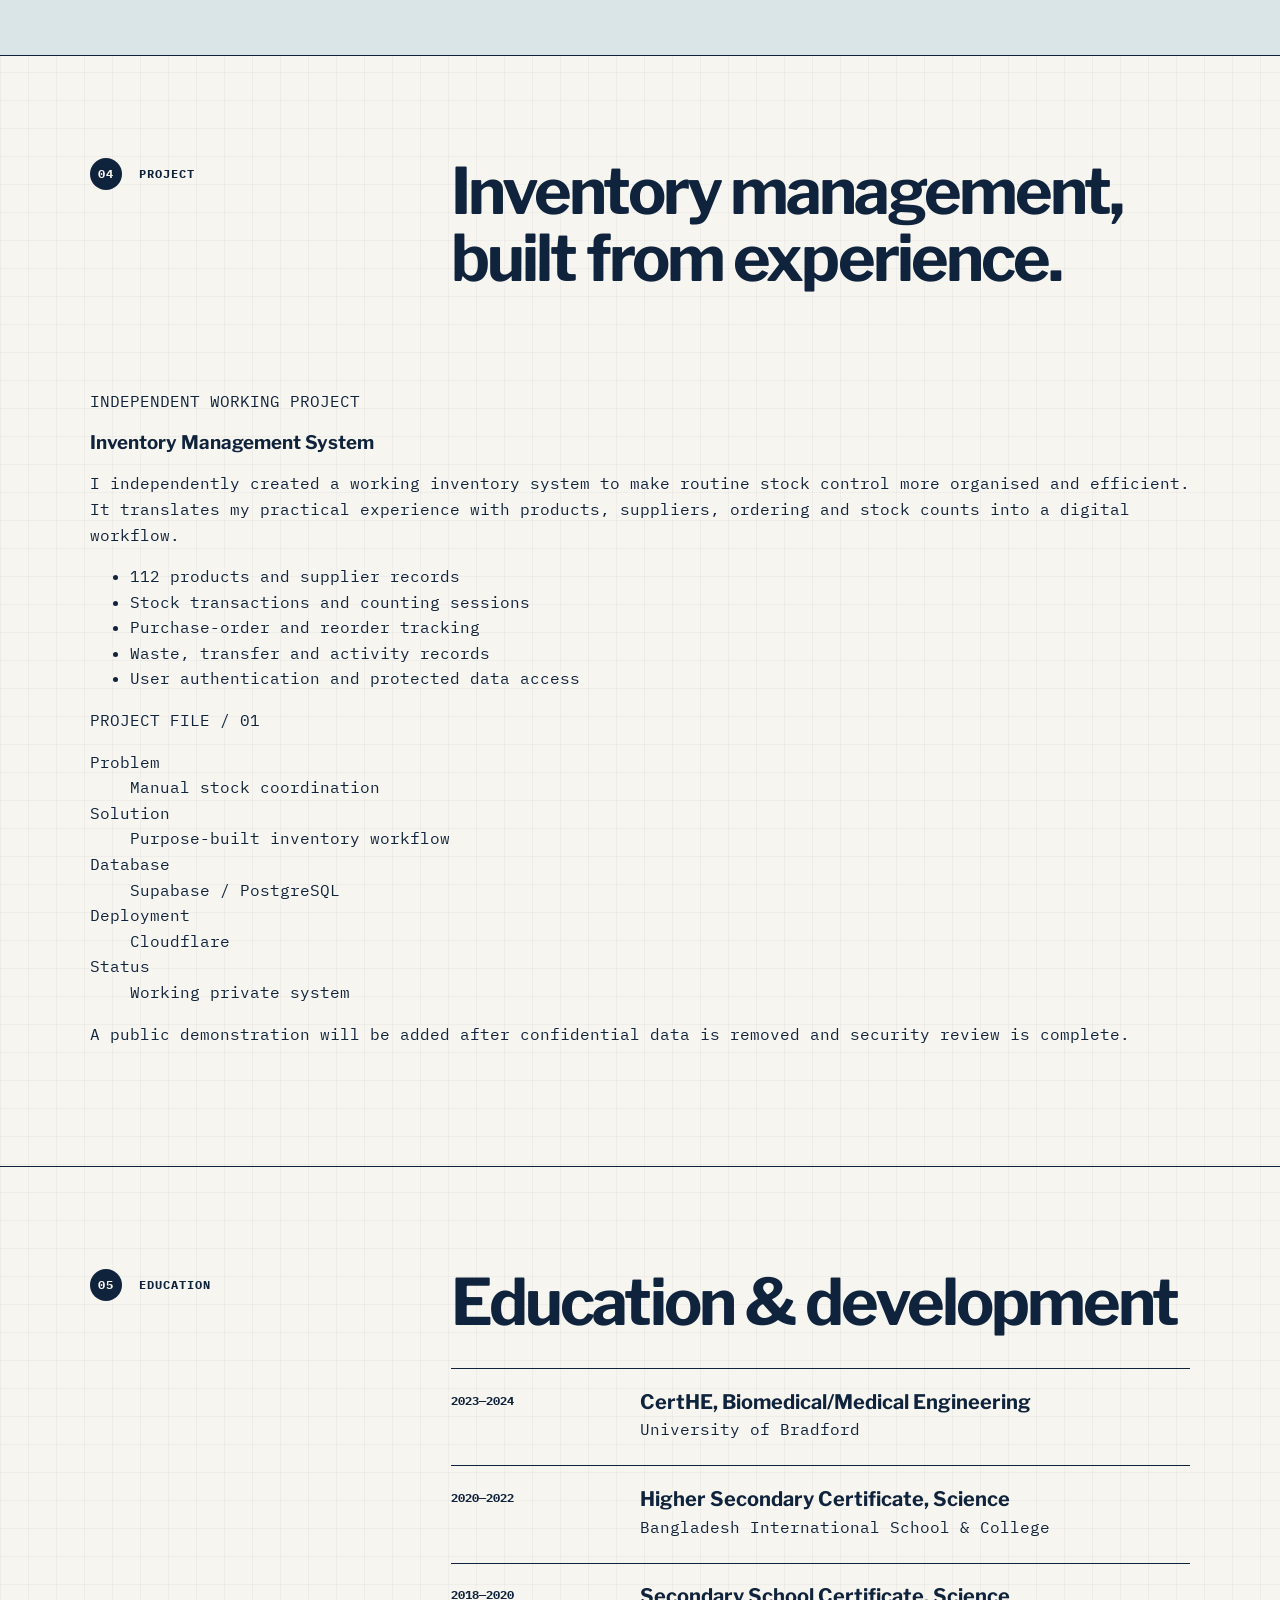
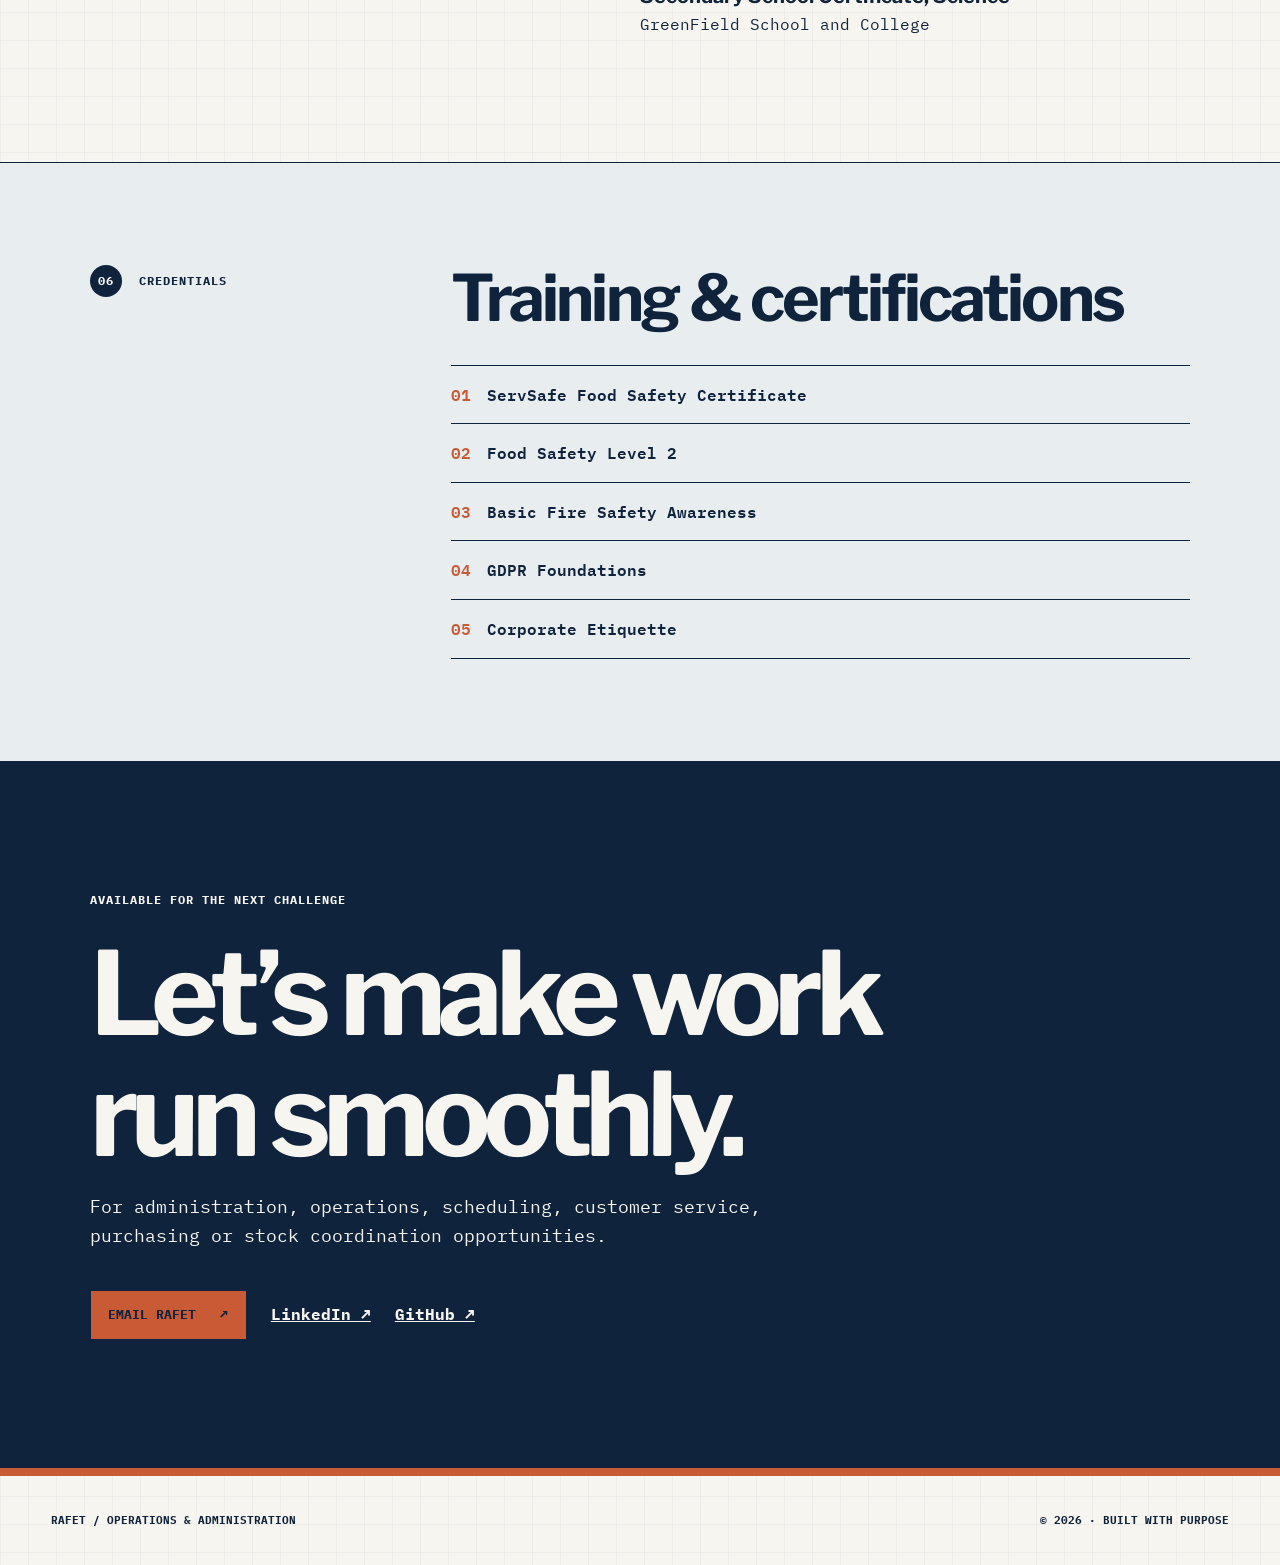
==== commit 40eedc0f: "Add verified inventory project and employment types" ====
--- a/index.html
+++ b/index.html
@@ -17,7 +17,7 @@
     <a class="wordmark" href="#top" aria-label="Rafet, home"><span class="prompt" aria-hidden="true">&gt;</span> RAFET</a>
     <button class="menu-toggle" type="button" aria-expanded="false" aria-controls="site-nav">MENU</button>
     <nav id="site-nav" aria-label="Primary navigation">
-      <a href="#profile">Profile</a><a href="#experience">Experience</a><a href="#skills">Skills</a><a href="#education">Education</a><a class="nav-cta" href="#contact">Contact</a>
+      <a href="#profile">Profile</a><a href="#experience">Experience</a><a href="#skills">Skills</a><a href="#project">Project</a><a href="#education">Education</a><a class="nav-cta" href="#contact">Contact</a>
     </nav>
   </header>
 
@@ -59,8 +59,8 @@
     <section class="section" id="experience" aria-labelledby="experience-title">
       <div class="section-heading"><div class="section-label"><span>02</span> EXPERIENCE</div><h2 id="experience-title">Selected work history</h2></div>
       <div class="timeline">
-        <article class="role"><div class="role-meta"><time>2026—NOW</time><span>OTLEY</span></div><div class="role-body"><h3>Kitchen Lead &amp; Chef</h3><p class="company">Yorkshire Garden Centres · Grass Hoppers</p><ul><li>Coordinate daily operations, work allocation and staff rotas using Employment Hero.</li><li>Train team members and maintain stock, delivery, allergen and compliance records.</li><li>Resolve operational issues across front- and back-of-house teams.</li></ul></div></article>
-        <article class="role"><div class="role-meta"><time>2026—NOW</time><span>BRADFORD</span></div><div class="role-body"><h3>Shift Manager</h3><p class="company">QFM Taco Bell</p><ul><li>Coordinate shifts, allocate responsibilities and support staff performance.</li><li>Maintain operational records, stock counts and health and safety standards.</li><li>Handle customer enquiries and communicate actions to management.</li></ul></div></article>
+        <article class="role"><div class="role-meta"><time>2026—NOW</time><span>OTLEY</span></div><div class="role-body"><h3>Kitchen Lead &amp; Chef</h3><p class="company">Yorkshire Garden Centres · Grass Hoppers · Full-time</p><ul><li>Coordinate daily operations, work allocation and staff rotas using Employment Hero.</li><li>Train team members and maintain stock, delivery, allergen and compliance records.</li><li>Resolve operational issues across front- and back-of-house teams.</li></ul></div></article>
+        <article class="role"><div class="role-meta"><time>2026—NOW</time><span>BRADFORD</span></div><div class="role-body"><h3>Shift Manager</h3><p class="company">QFM Taco Bell · Part-time</p><ul><li>Coordinate shifts, allocate responsibilities and support staff performance.</li><li>Maintain operational records, stock counts and health and safety standards.</li><li>Handle customer enquiries and communicate actions to management.</li></ul></div></article>
         <article class="role featured-role"><div class="role-meta"><time>2024—2026</time><span>LEEDS / WAKEFIELD</span></div><div class="role-body"><h3>Team Member → Training Team Leader → Shift Manager</h3><p class="company">Popeyes Louisiana Chicken UK</p><ul><li>Earned two promotions through reliability, leadership and operational performance.</li><li>Scheduled and trained staff, managed cash checks and maintained shift records.</li><li>Controlled stock, resolved customer concerns and upheld safety standards.</li></ul></div></article>
         <article class="role"><div class="role-meta"><time>2024</time><span>LEEDS</span></div><div class="role-body"><h3>Head Waiter</h3><p class="company">Gate of India</p><p>Coordinated service staff, table allocations, reservations, training, customer enquiries, cash handling and stock checks.</p></div></article>
         <article class="role"><div class="role-meta"><time>2024</time><span>TANTA</span></div><div class="role-body"><h3>International Summer Trainee</h3><p class="company">Faculty of Engineering · Tanta University</p><p>Joined engineering workshops, practical learning, academic sessions and site visits while developing cross-cultural teamwork.</p></div></article>
@@ -79,8 +79,38 @@
       <div class="software-strip"><p>SOFTWARE / SYSTEMS</p><div><span>Employment Hero</span><span>Sona</span><span>TeamLive</span><span>Oracle MICROS Simphony</span><span>Excel</span><span>Word</span><span>PowerPoint</span></div></div>
     </section>
 
+
+    <section class="section project-section" id="project" aria-labelledby="project-title">
+      <div class="section-heading"><div class="section-label"><span>04</span> PROJECT</div><h2 id="project-title">Inventory management, built from experience.</h2></div>
+      <div class="project-grid">
+        <div class="project-copy">
+          <p class="project-kicker">INDEPENDENT WORKING PROJECT</p>
+          <h3>Inventory Management System</h3>
+          <p>I independently created a working inventory system to make routine stock control more organised and efficient. It translates my practical experience with products, suppliers, ordering and stock counts into a digital workflow.</p>
+          <ul>
+            <li>112 products and supplier records</li>
+            <li>Stock transactions and counting sessions</li>
+            <li>Purchase-order and reorder tracking</li>
+            <li>Waste, transfer and activity records</li>
+            <li>User authentication and protected data access</li>
+          </ul>
+        </div>
+        <aside class="project-card" aria-label="Inventory system technology">
+          <p>PROJECT FILE / 01</p>
+          <dl>
+            <div><dt>Problem</dt><dd>Manual stock coordination</dd></div>
+            <div><dt>Solution</dt><dd>Purpose-built inventory workflow</dd></div>
+            <div><dt>Database</dt><dd>Supabase / PostgreSQL</dd></div>
+            <div><dt>Deployment</dt><dd>Cloudflare</dd></div>
+            <div><dt>Status</dt><dd>Working private system</dd></div>
+          </dl>
+          <p class="project-note">A public demonstration will be added after confidential data is removed and security review is complete.</p>
+        </aside>
+      </div>
+    </section>
+
     <section class="section two-column" id="education" aria-labelledby="education-title">
-      <div class="section-label"><span>04</span> EDUCATION</div>
+      <div class="section-label"><span>05</span> EDUCATION</div>
       <div class="section-content"><h2 id="education-title">Education &amp; development</h2><div class="education-list">
         <article><time>2023—2024</time><div><h3>CertHE, Biomedical/Medical Engineering</h3><p>University of Bradford</p></div></article>
         <article><time>2020—2022</time><div><h3>Higher Secondary Certificate, Science</h3><p>Bangladesh International School &amp; College</p></div></article>
@@ -89,7 +119,7 @@
     </section>
 
     <section class="section credentials" aria-labelledby="credentials-title">
-      <div class="section-label"><span>05</span> CREDENTIALS</div><div class="section-content"><h2 id="credentials-title">Training &amp; certifications</h2><ul class="credential-list"><li><span>01</span> ServSafe Food Safety Certificate</li><li><span>02</span> Food Safety Level 2</li><li><span>03</span> Basic Fire Safety Awareness</li><li><span>04</span> GDPR Foundations</li><li><span>05</span> Corporate Etiquette</li></ul></div>
+      <div class="section-label"><span>06</span> CREDENTIALS</div><div class="section-content"><h2 id="credentials-title">Training &amp; certifications</h2><ul class="credential-list"><li><span>01</span> ServSafe Food Safety Certificate</li><li><span>02</span> Food Safety Level 2</li><li><span>03</span> Basic Fire Safety Awareness</li><li><span>04</span> GDPR Foundations</li><li><span>05</span> Corporate Etiquette</li></ul></div>
     </section>
 
     <section class="contact" id="contact" aria-labelledby="contact-title">
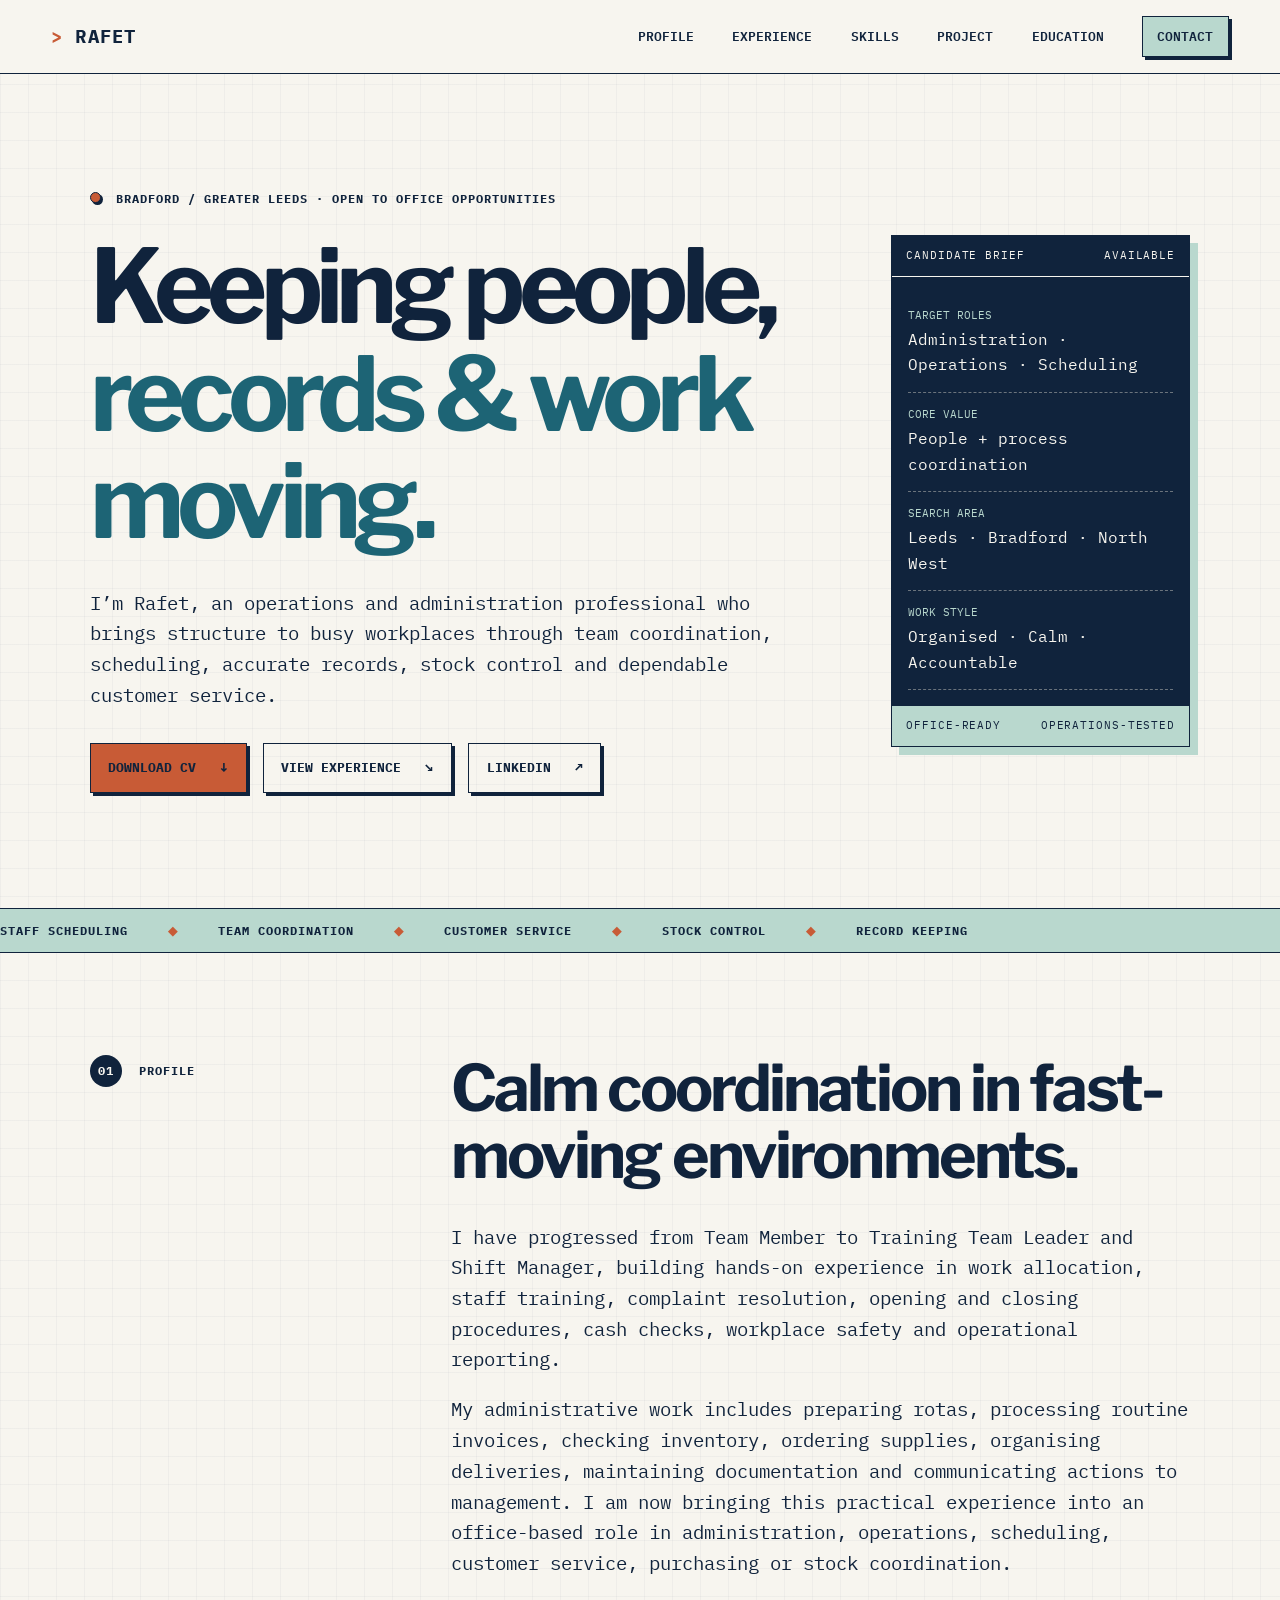
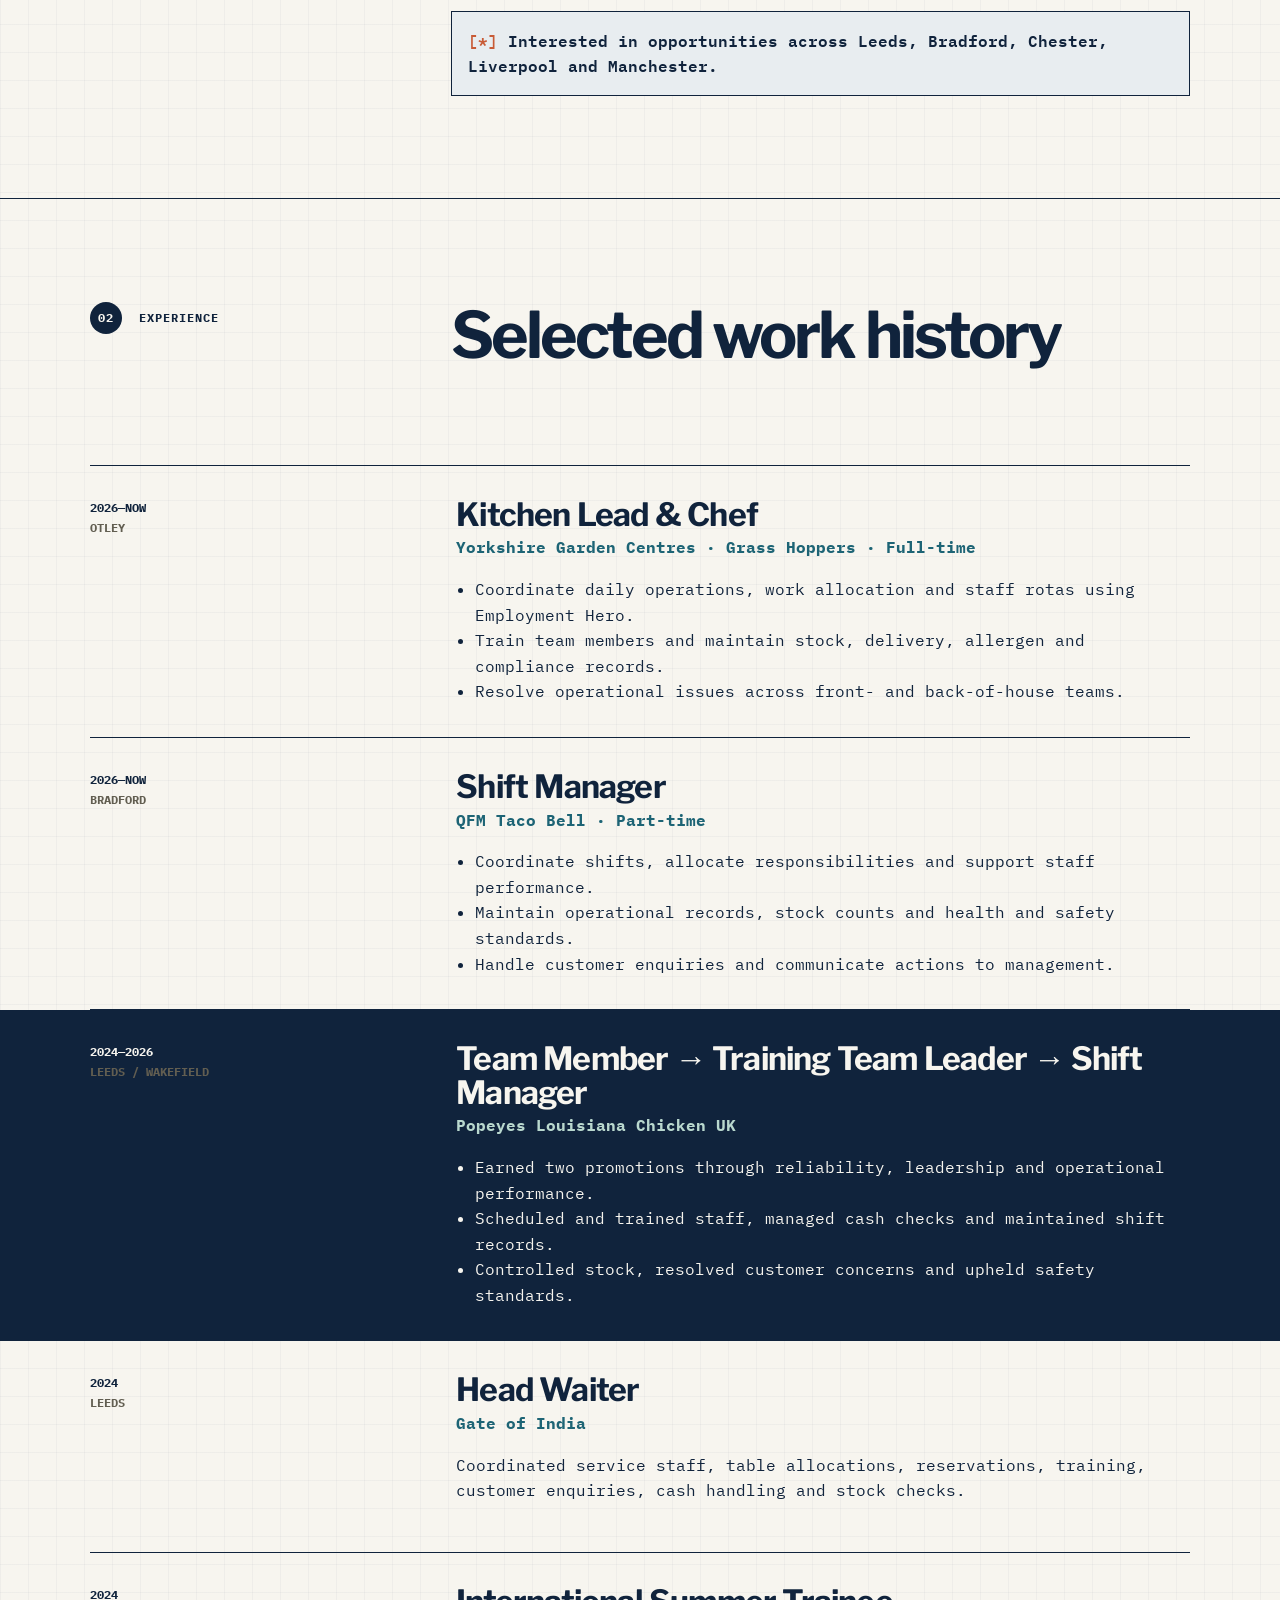
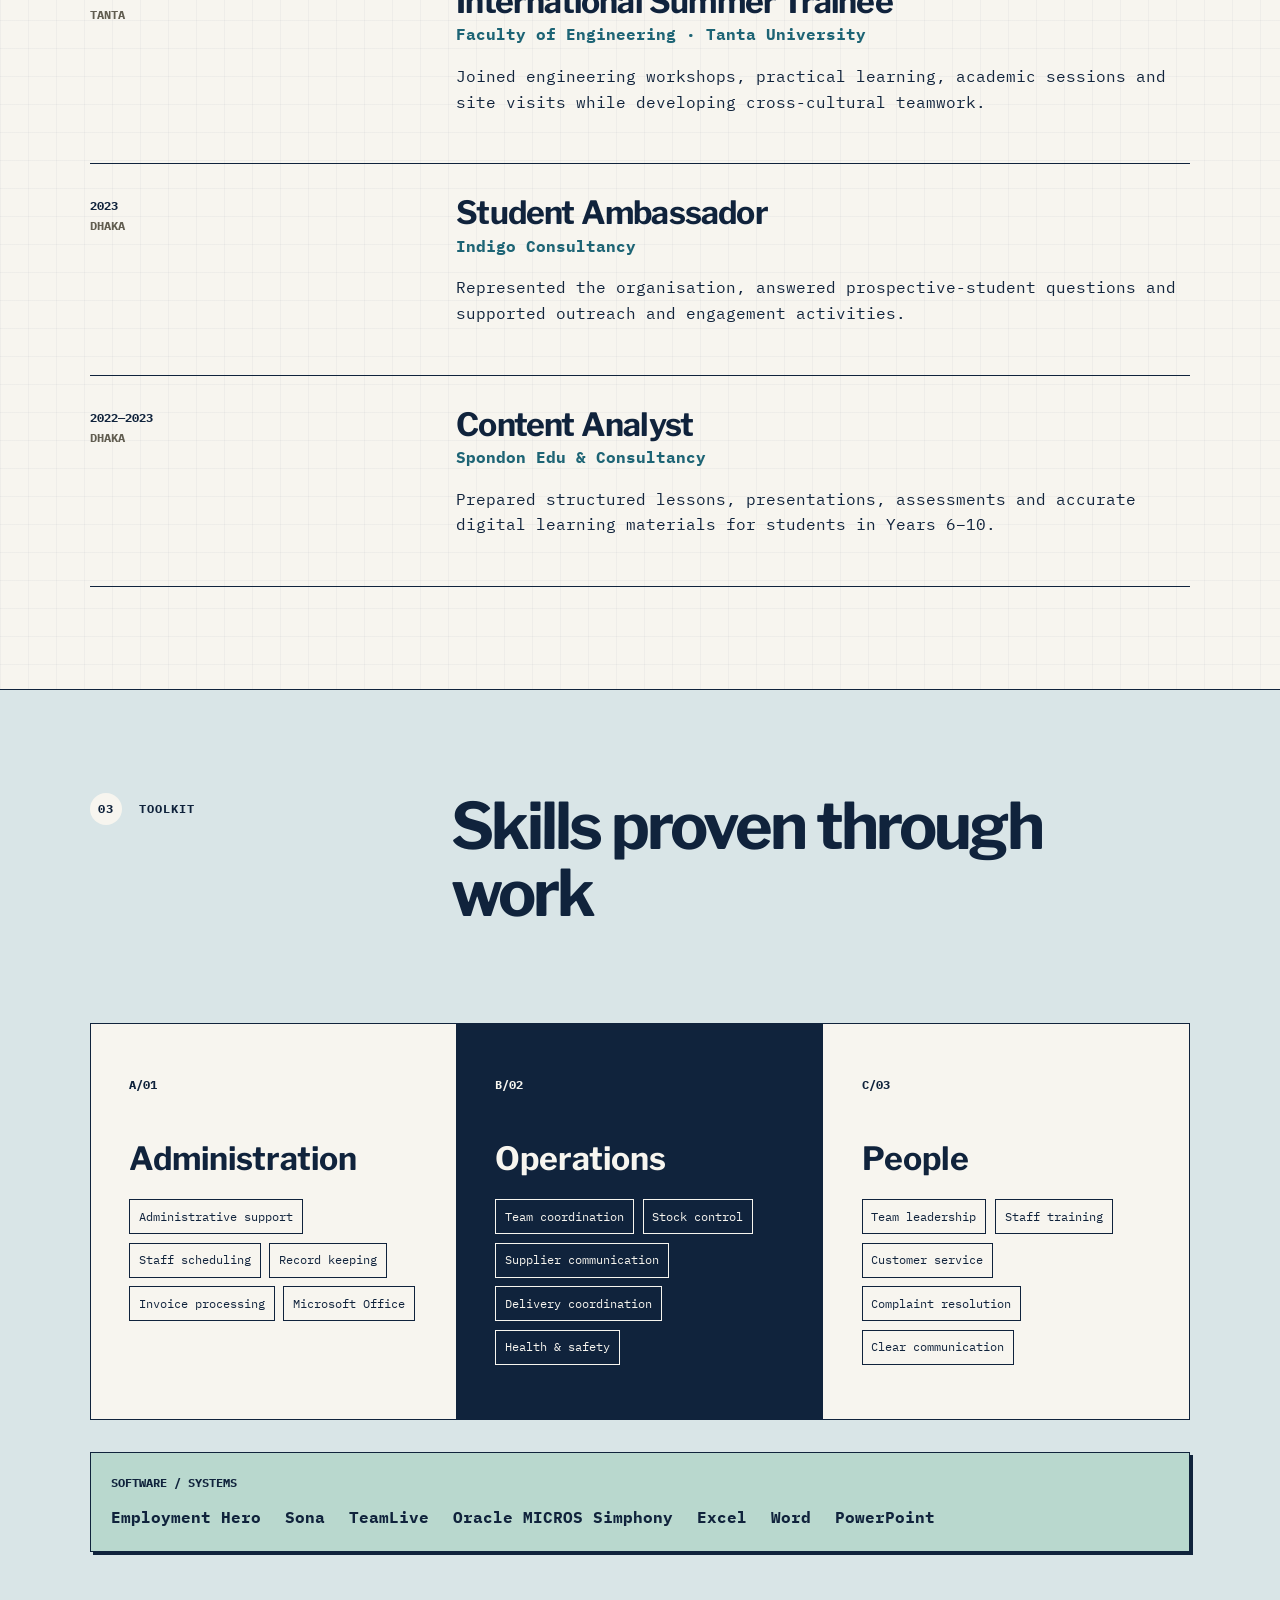
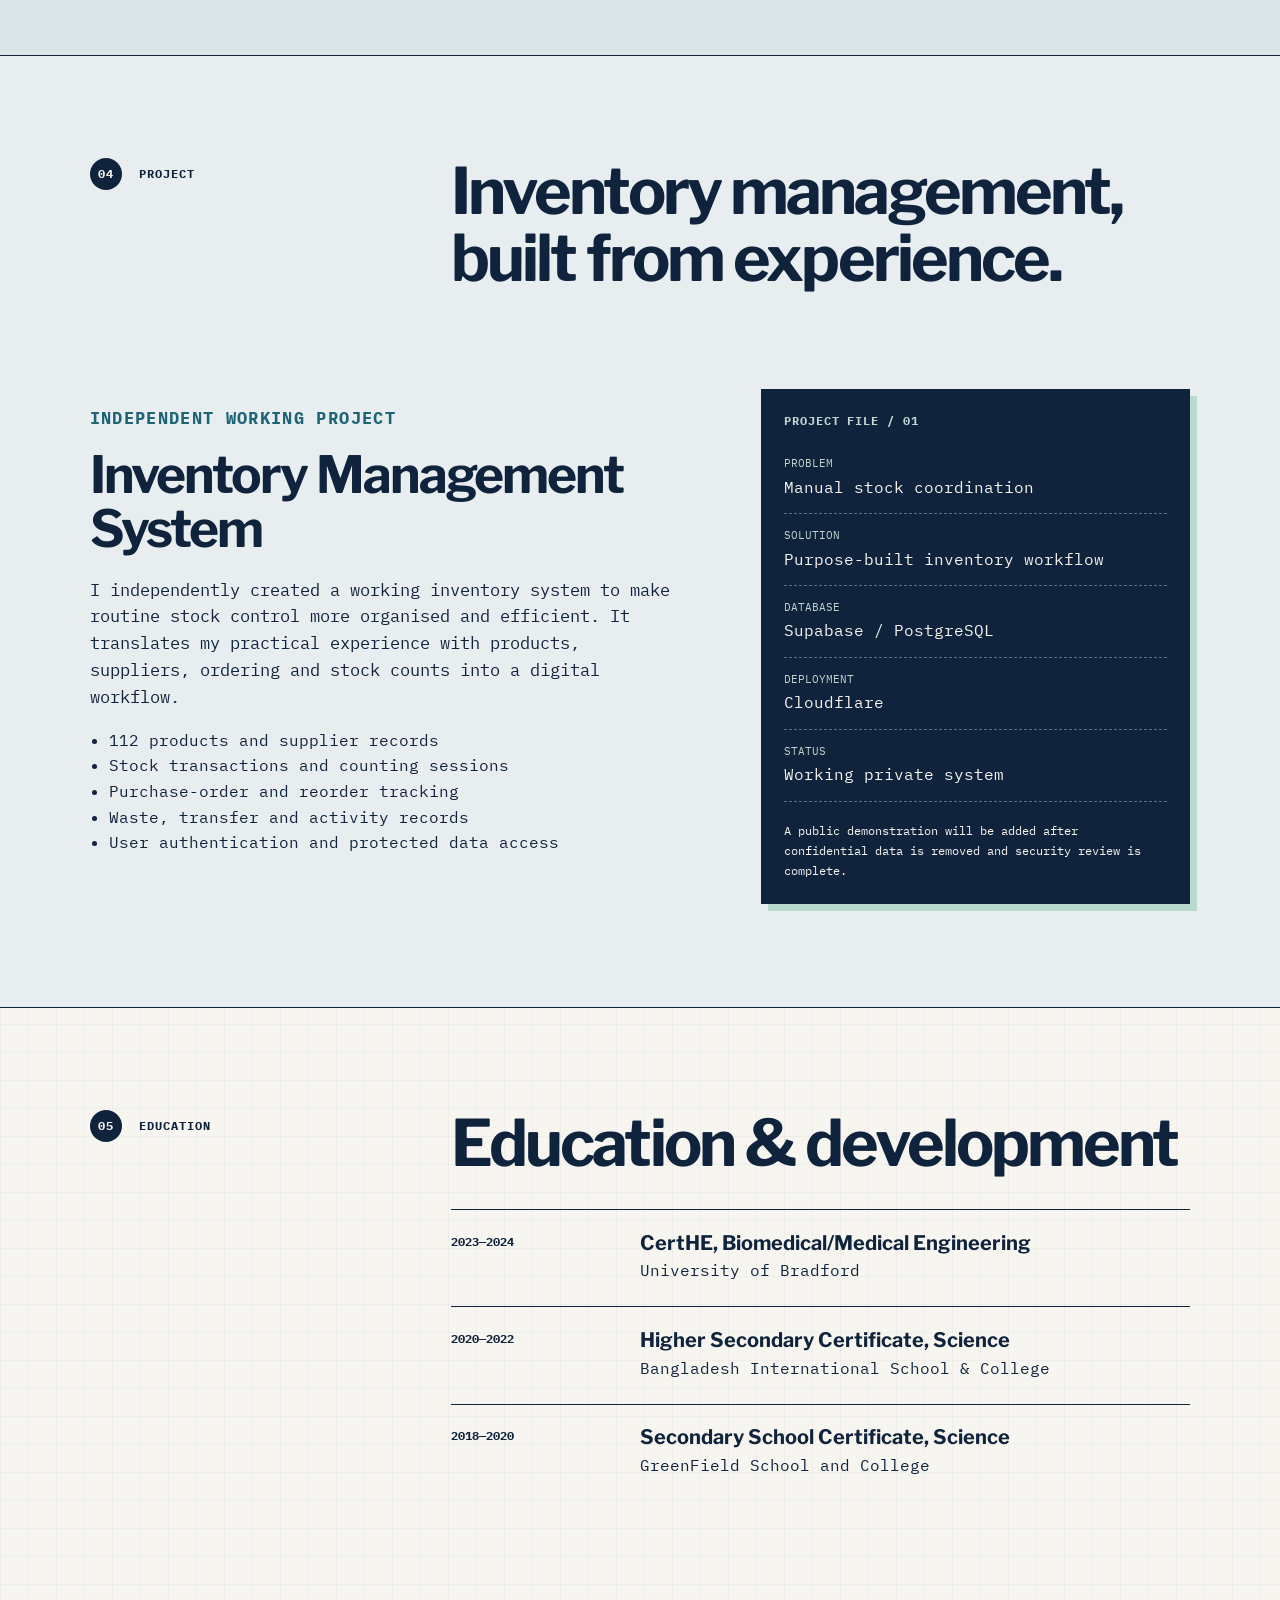
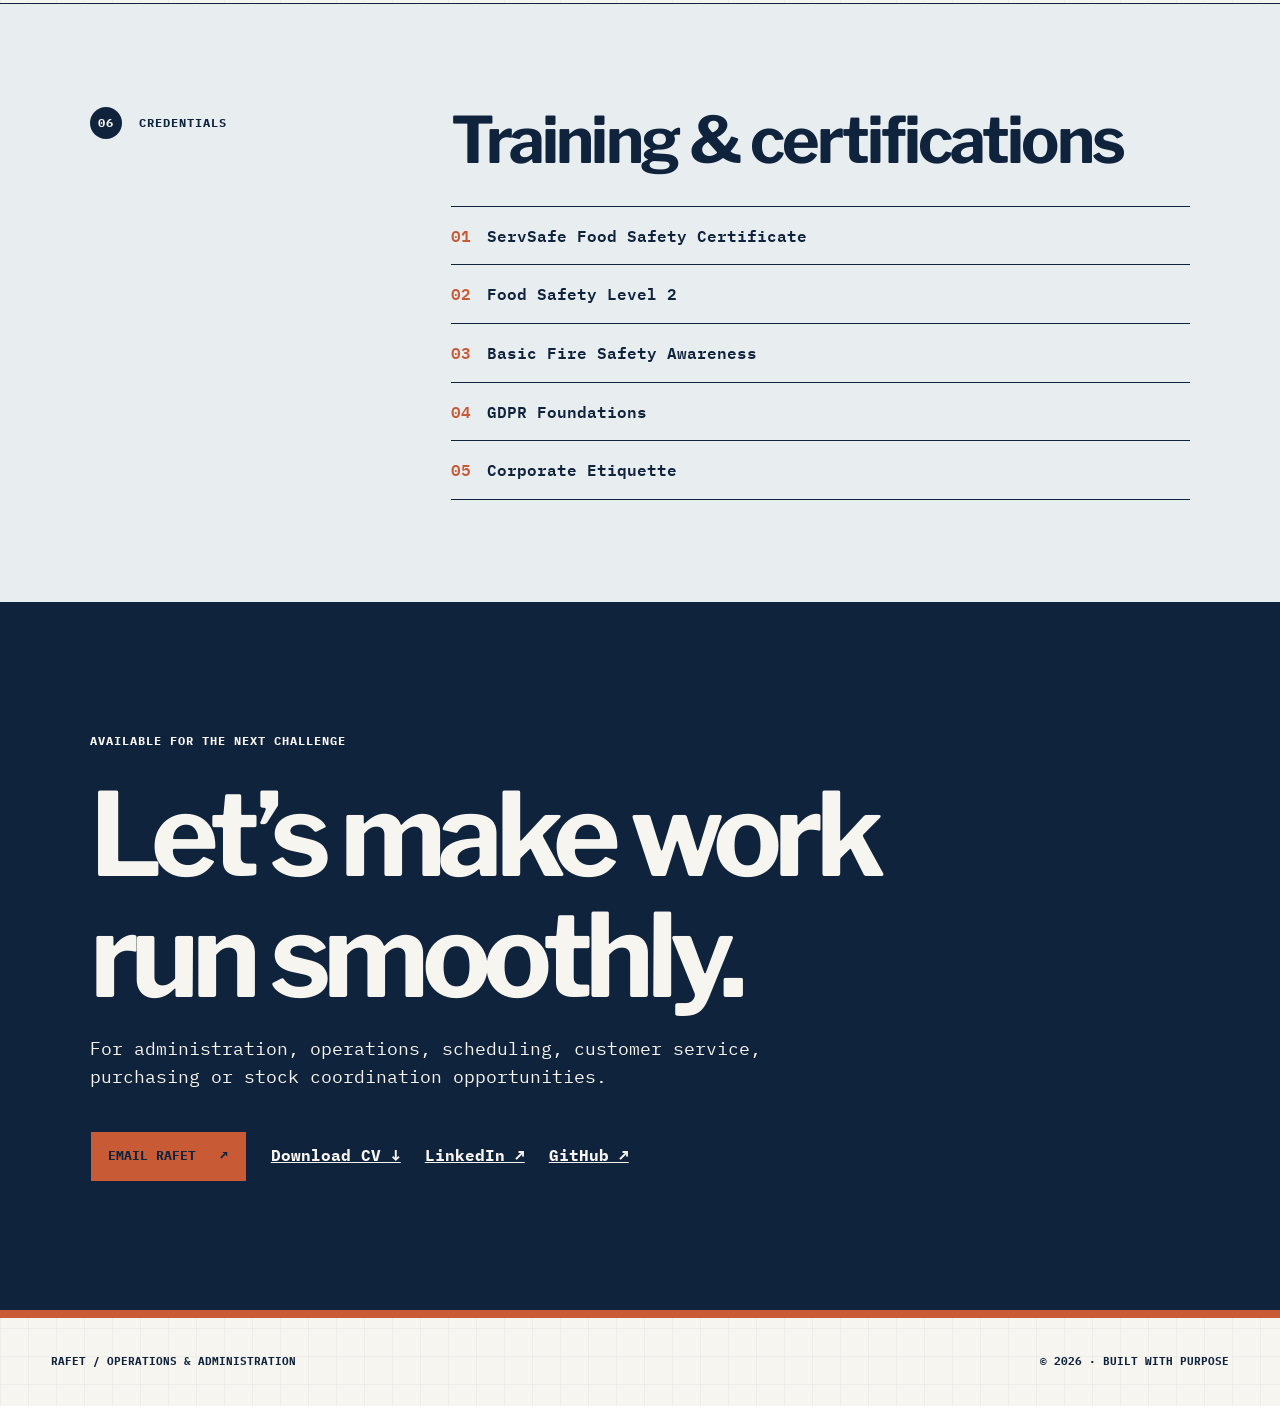
==== commit 4e891470: "Add CV download links to portfolio" ====
--- a/index.html
+++ b/index.html
@@ -28,7 +28,8 @@
         <h1 id="hero-title">Keeping people,<br><span>records &amp; work moving.</span></h1>
         <p class="hero-intro">I’m Rafet, an operations and administration professional who brings structure to busy workplaces through team coordination, scheduling, accurate records, stock control and dependable customer service.</p>
         <div class="hero-actions">
-          <a class="button button-primary" href="#experience">View experience <span aria-hidden="true">↘</span></a>
+          <a class="button button-primary" href="Rafet_Operations_Administration_CV.docx" download>Download CV <span aria-hidden="true">↓</span></a>
+          <a class="button button-secondary" href="#experience">View experience <span aria-hidden="true">↘</span></a>
           <a class="button button-secondary" href="https://www.linkedin.com/in/mr-rafet" target="_blank" rel="noopener noreferrer">LinkedIn <span aria-hidden="true">↗</span></a>
         </div>
       </div>
@@ -124,7 +125,7 @@
 
     <section class="contact" id="contact" aria-labelledby="contact-title">
       <p class="eyebrow">AVAILABLE FOR THE NEXT CHALLENGE</p><h2 id="contact-title">Let’s make work<br>run smoothly.</h2><p>For administration, operations, scheduling, customer service, purchasing or stock coordination opportunities.</p>
-      <div class="contact-links"><a class="button button-primary" href="mailto:rafet2922@gmail.com">Email Rafet <span aria-hidden="true">↗</span></a><a href="https://www.linkedin.com/in/mr-rafet" target="_blank" rel="noopener noreferrer">LinkedIn ↗</a><a href="https://github.com/Rafet1829" target="_blank" rel="noopener noreferrer">GitHub ↗</a></div>
+      <div class="contact-links"><a class="button button-primary" href="mailto:rafet2922@gmail.com">Email Rafet <span aria-hidden="true">↗</span></a><a href="Rafet_Operations_Administration_CV.docx" download>Download CV ↓</a><a href="https://www.linkedin.com/in/mr-rafet" target="_blank" rel="noopener noreferrer">LinkedIn ↗</a><a href="https://github.com/Rafet1829" target="_blank" rel="noopener noreferrer">GitHub ↗</a></div>
     </section>
   </main>
   <footer><p>RAFET / OPERATIONS &amp; ADMINISTRATION</p><p>© <span id="year">2026</span> · BUILT WITH PURPOSE</p></footer>
--- a/styles.css
+++ b/styles.css
@@ -21,3 +21,15 @@
 .skills-section{background:#d9e5e7}
 .nav-cta,.software-strip{box-shadow:3px 3px 0 var(--ink)}
 .button{box-shadow:3px 3px 0 var(--ink)}
+
+.project-section{background:var(--paper2)}
+.project-grid{display:grid;grid-template-columns:minmax(0,1.15fr) minmax(280px,.85fr);gap:clamp(2rem,7vw,7rem);align-items:start}
+.project-copy{max-width:760px}.project-kicker{font-size:.76rem;font-weight:700;letter-spacing:.08em;color:var(--blue)}
+.project-copy h3{margin:.5rem 0 1.25rem;font-size:clamp(2rem,4vw,3.6rem);letter-spacing:-.04em}
+.project-copy>p{font-size:1.05rem}.project-copy ul{padding-left:1.2rem}
+.project-card{padding:1.4rem;border:var(--line);background:var(--ink);color:var(--paper);box-shadow:7px 7px 0 var(--acid)}
+.project-card>p:first-child{margin-top:0;color:var(--acid);font-size:.72rem;font-weight:700;letter-spacing:.08em}
+.project-card dl{margin:0}.project-card dl div{padding:.8rem 0;border-bottom:1px dashed rgba(247,245,239,.35)}
+.project-card dt{font-size:.68rem;text-transform:uppercase;color:var(--acid)}.project-card dd{margin:.15rem 0 0}
+.project-note{margin:1.2rem 0 0;font-size:.78rem}
+@media(max-width:850px){.project-grid{grid-template-columns:1fr}}
